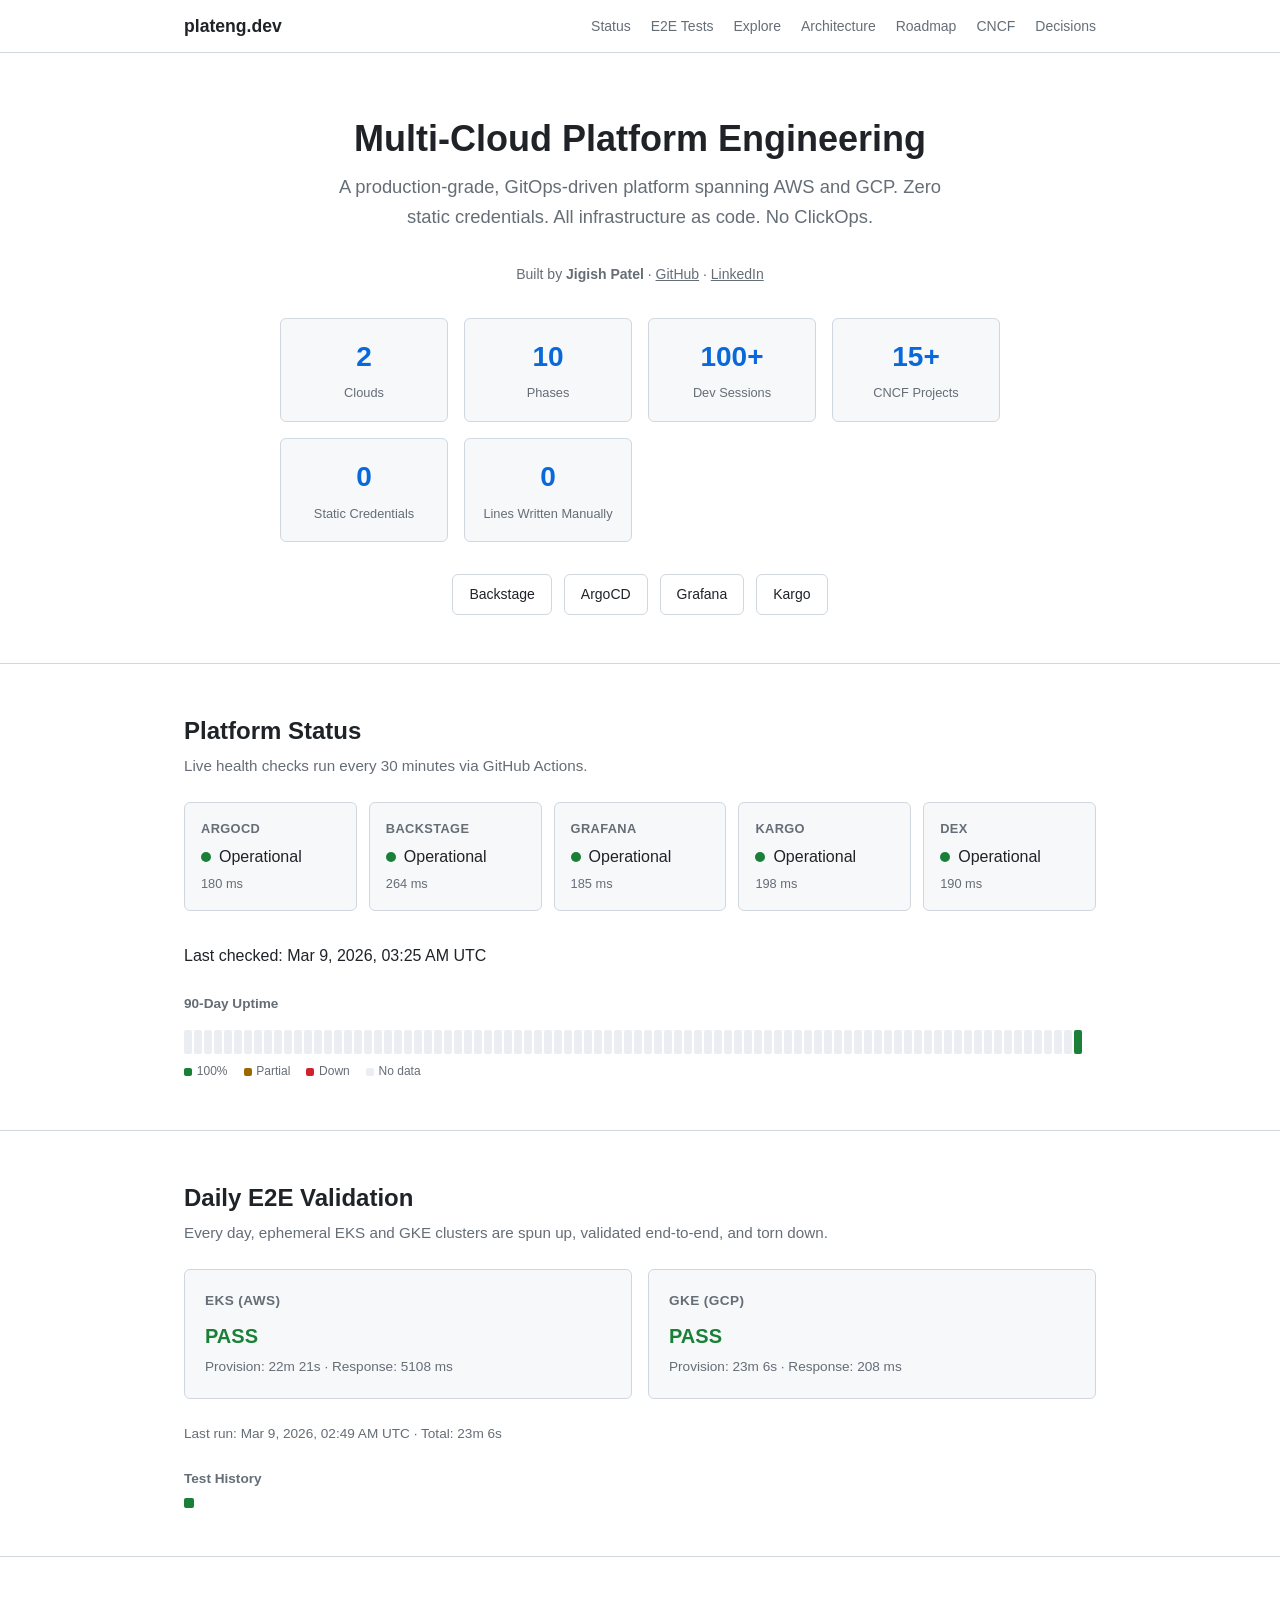
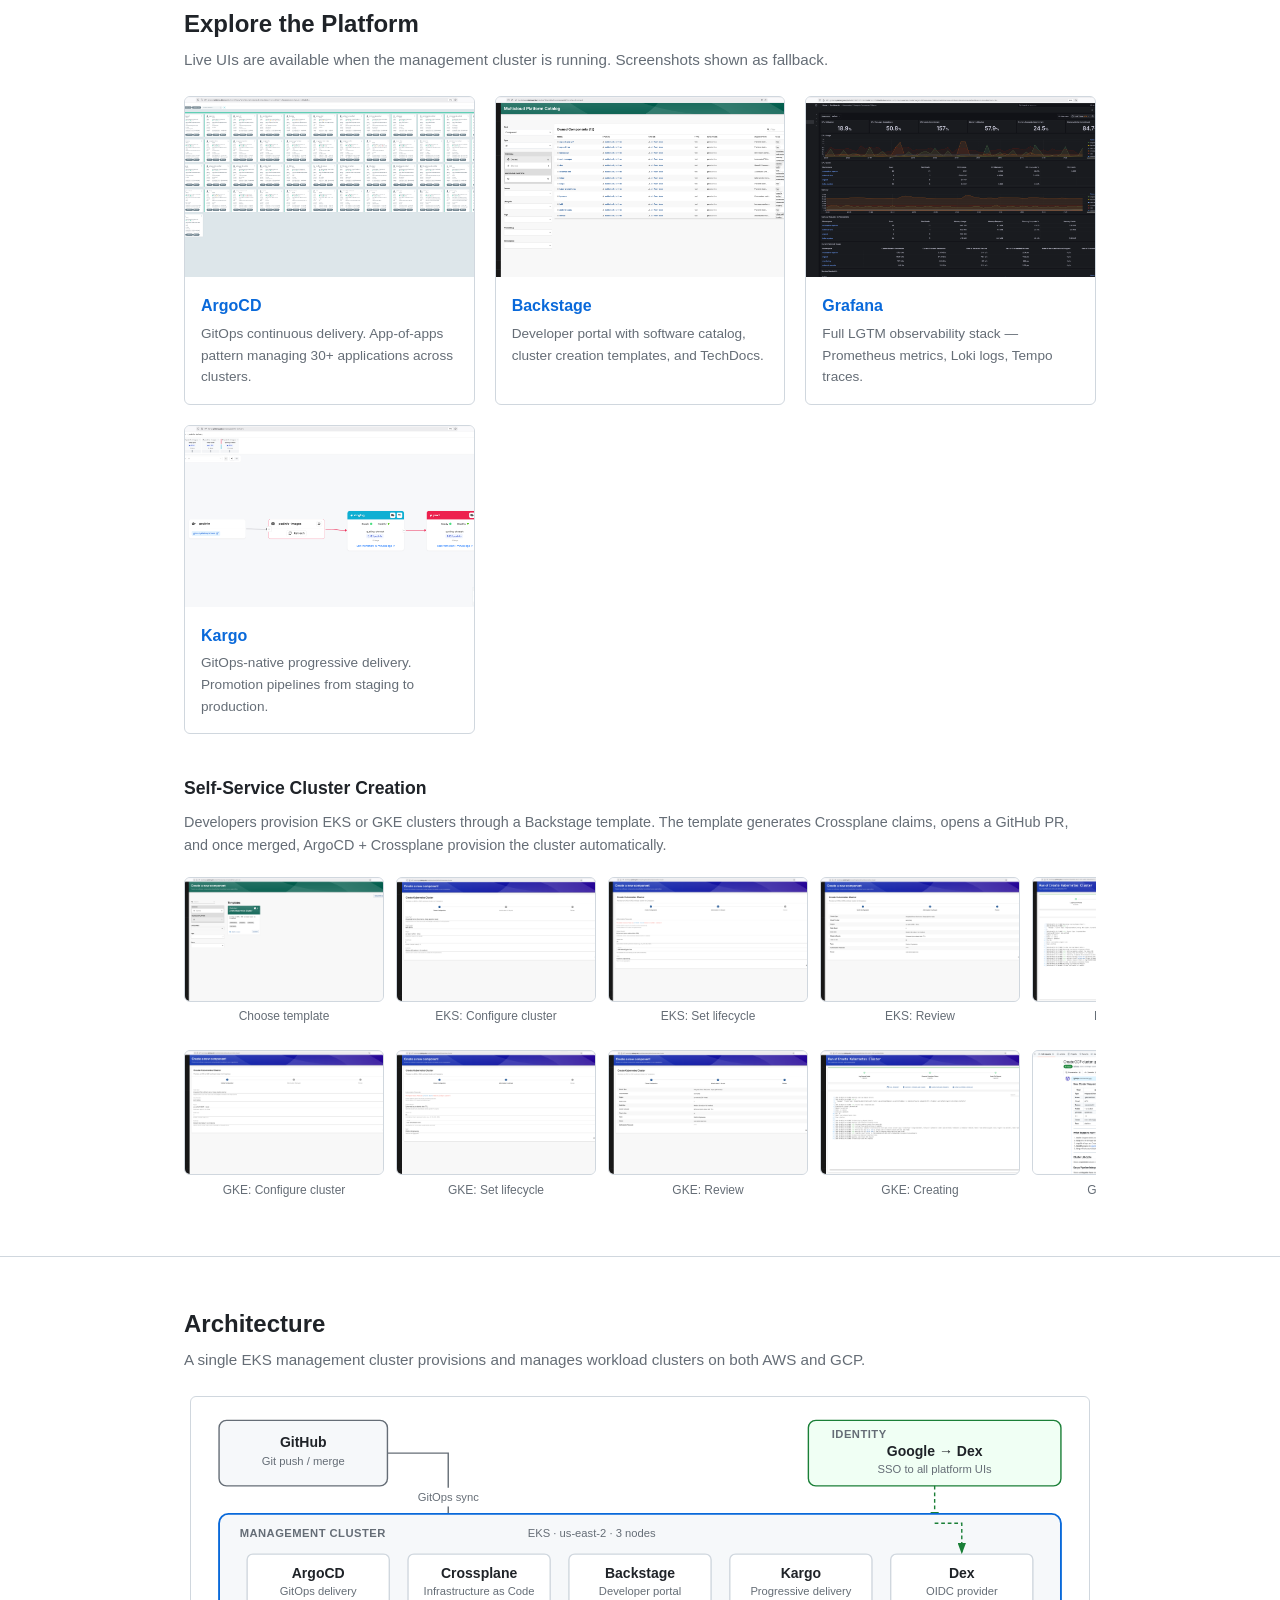
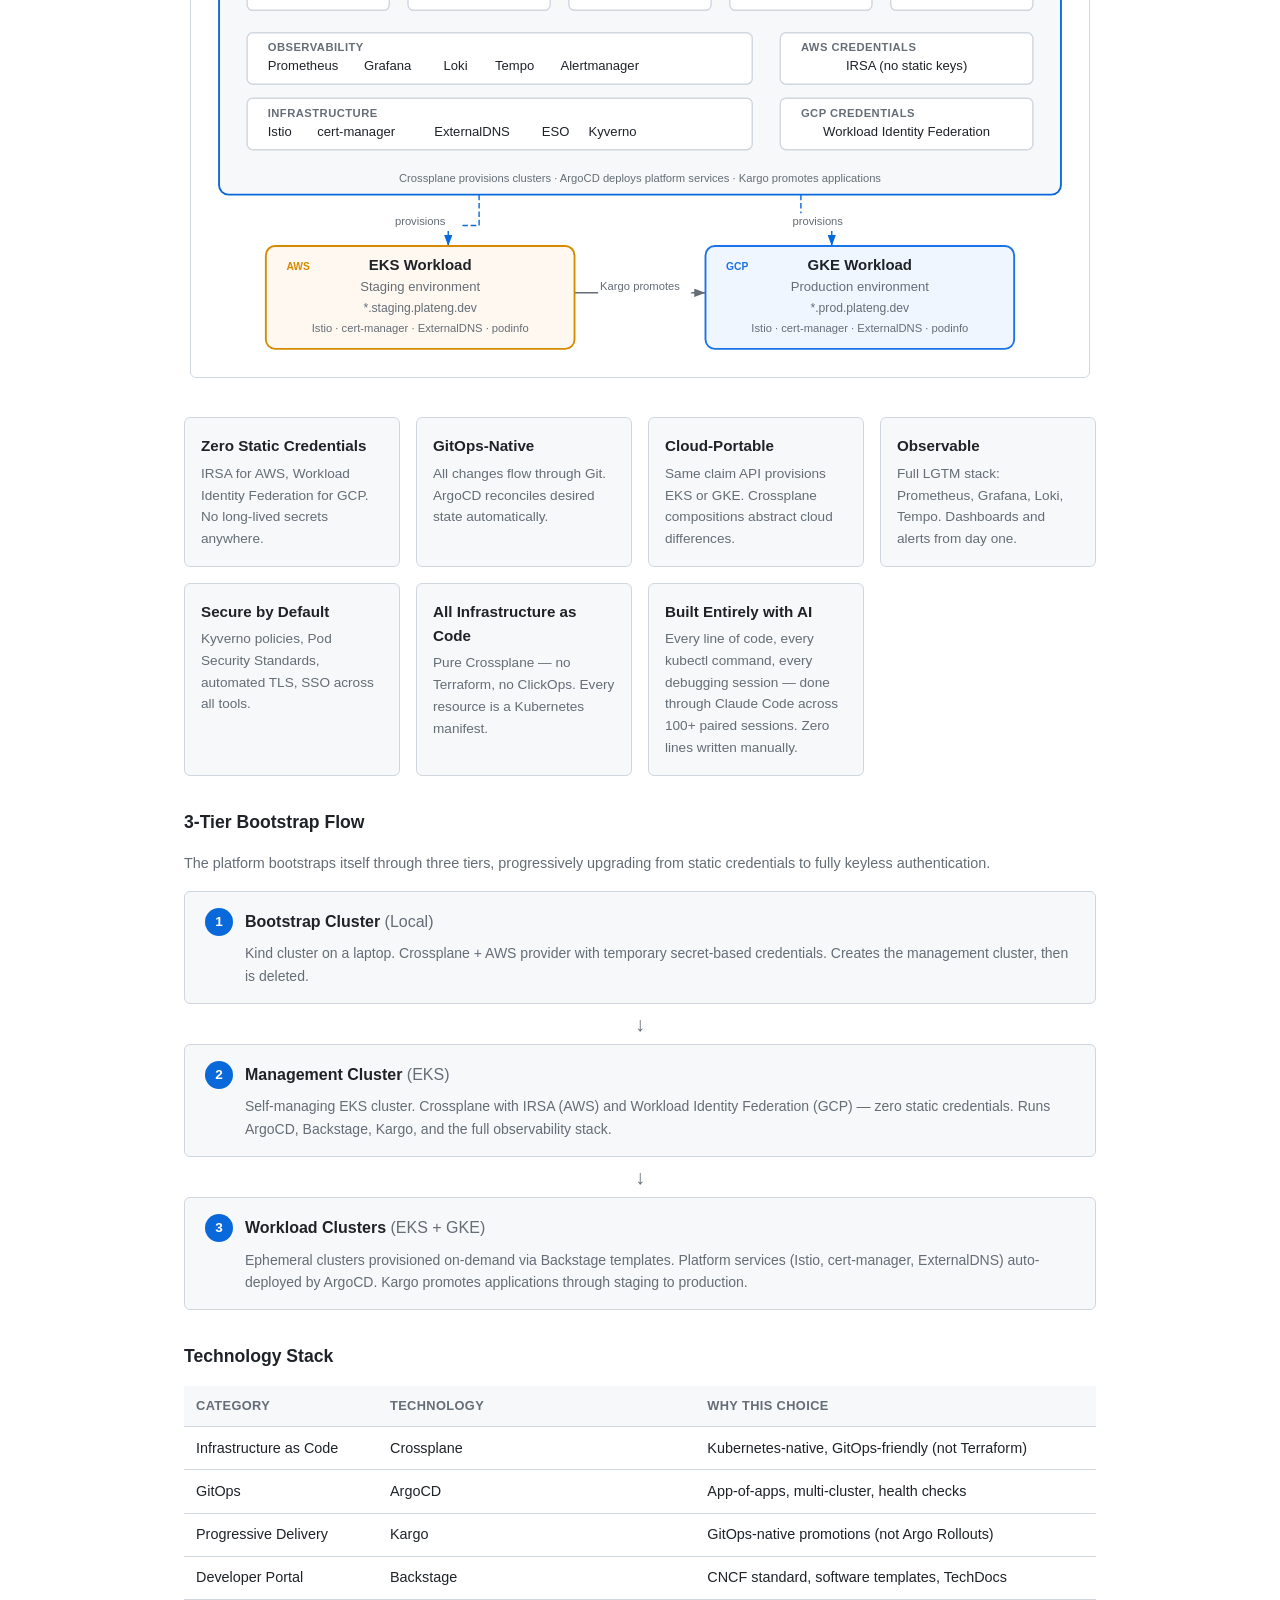
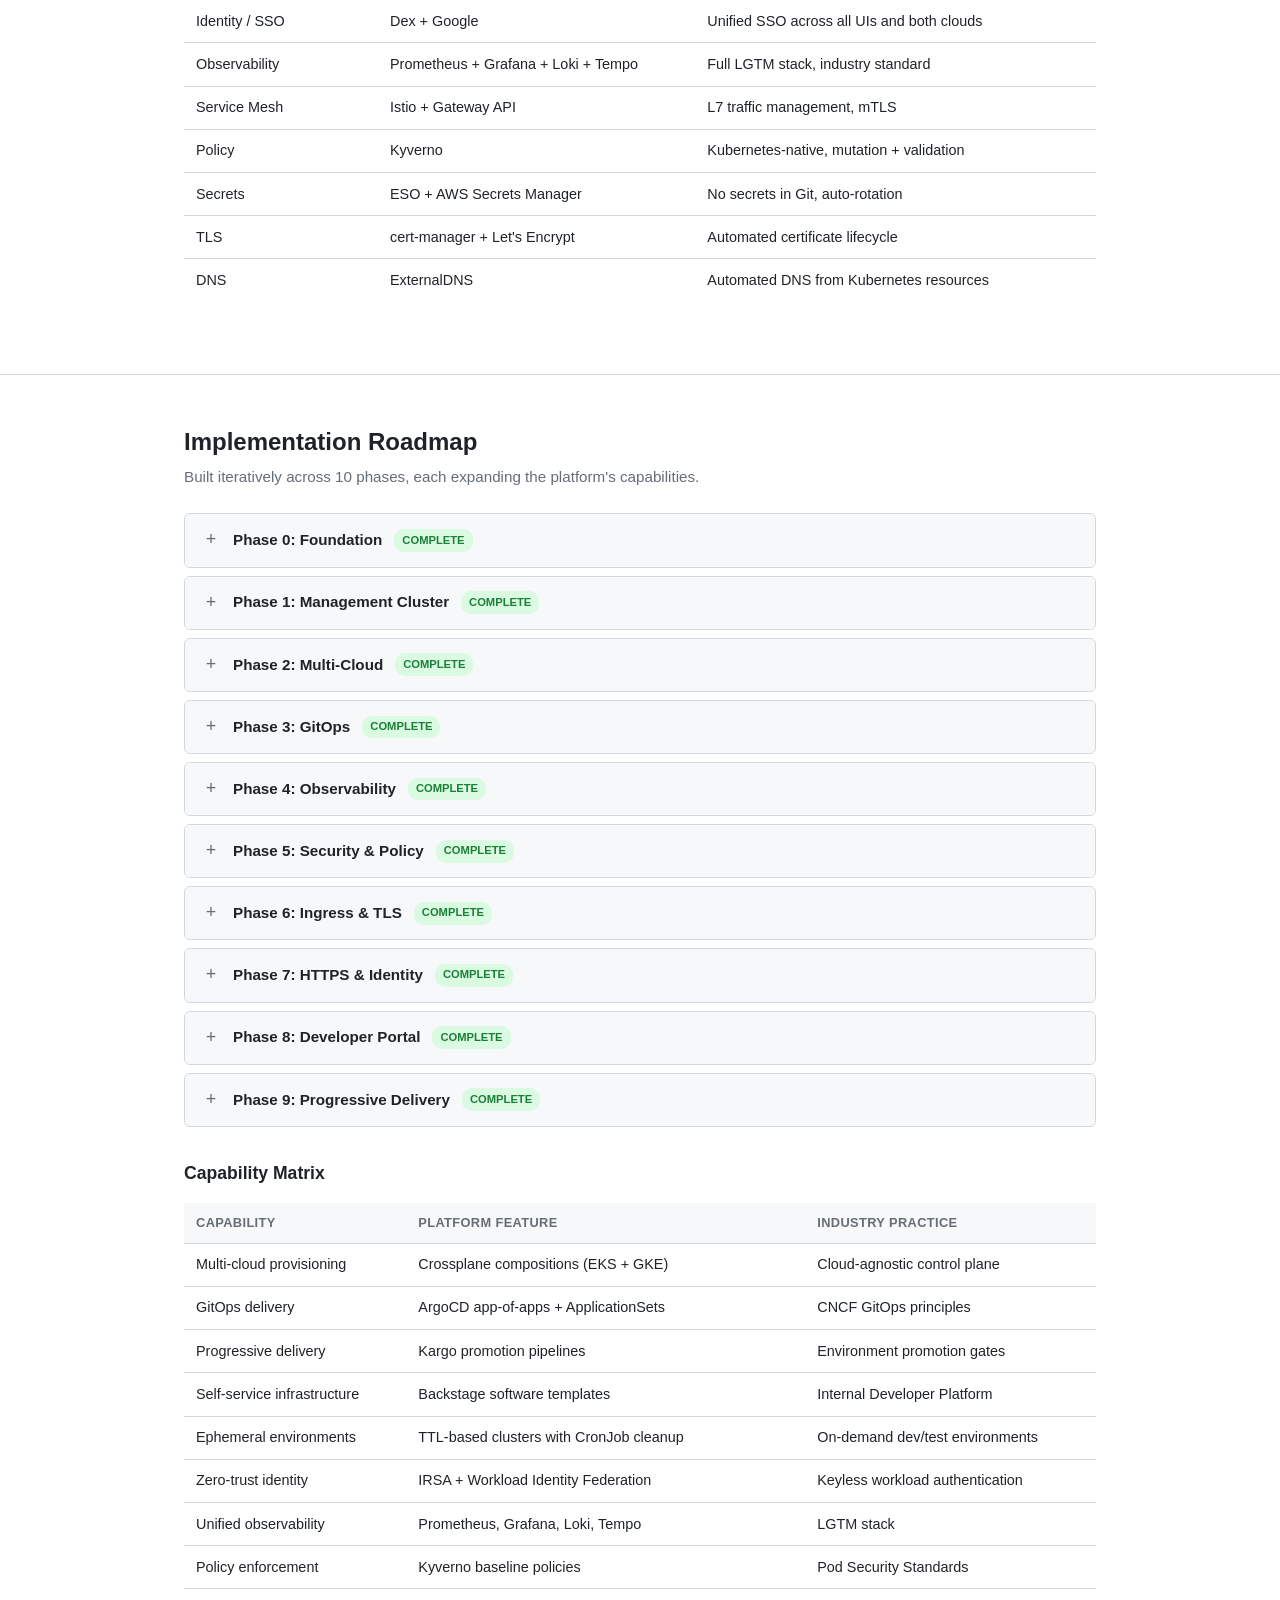
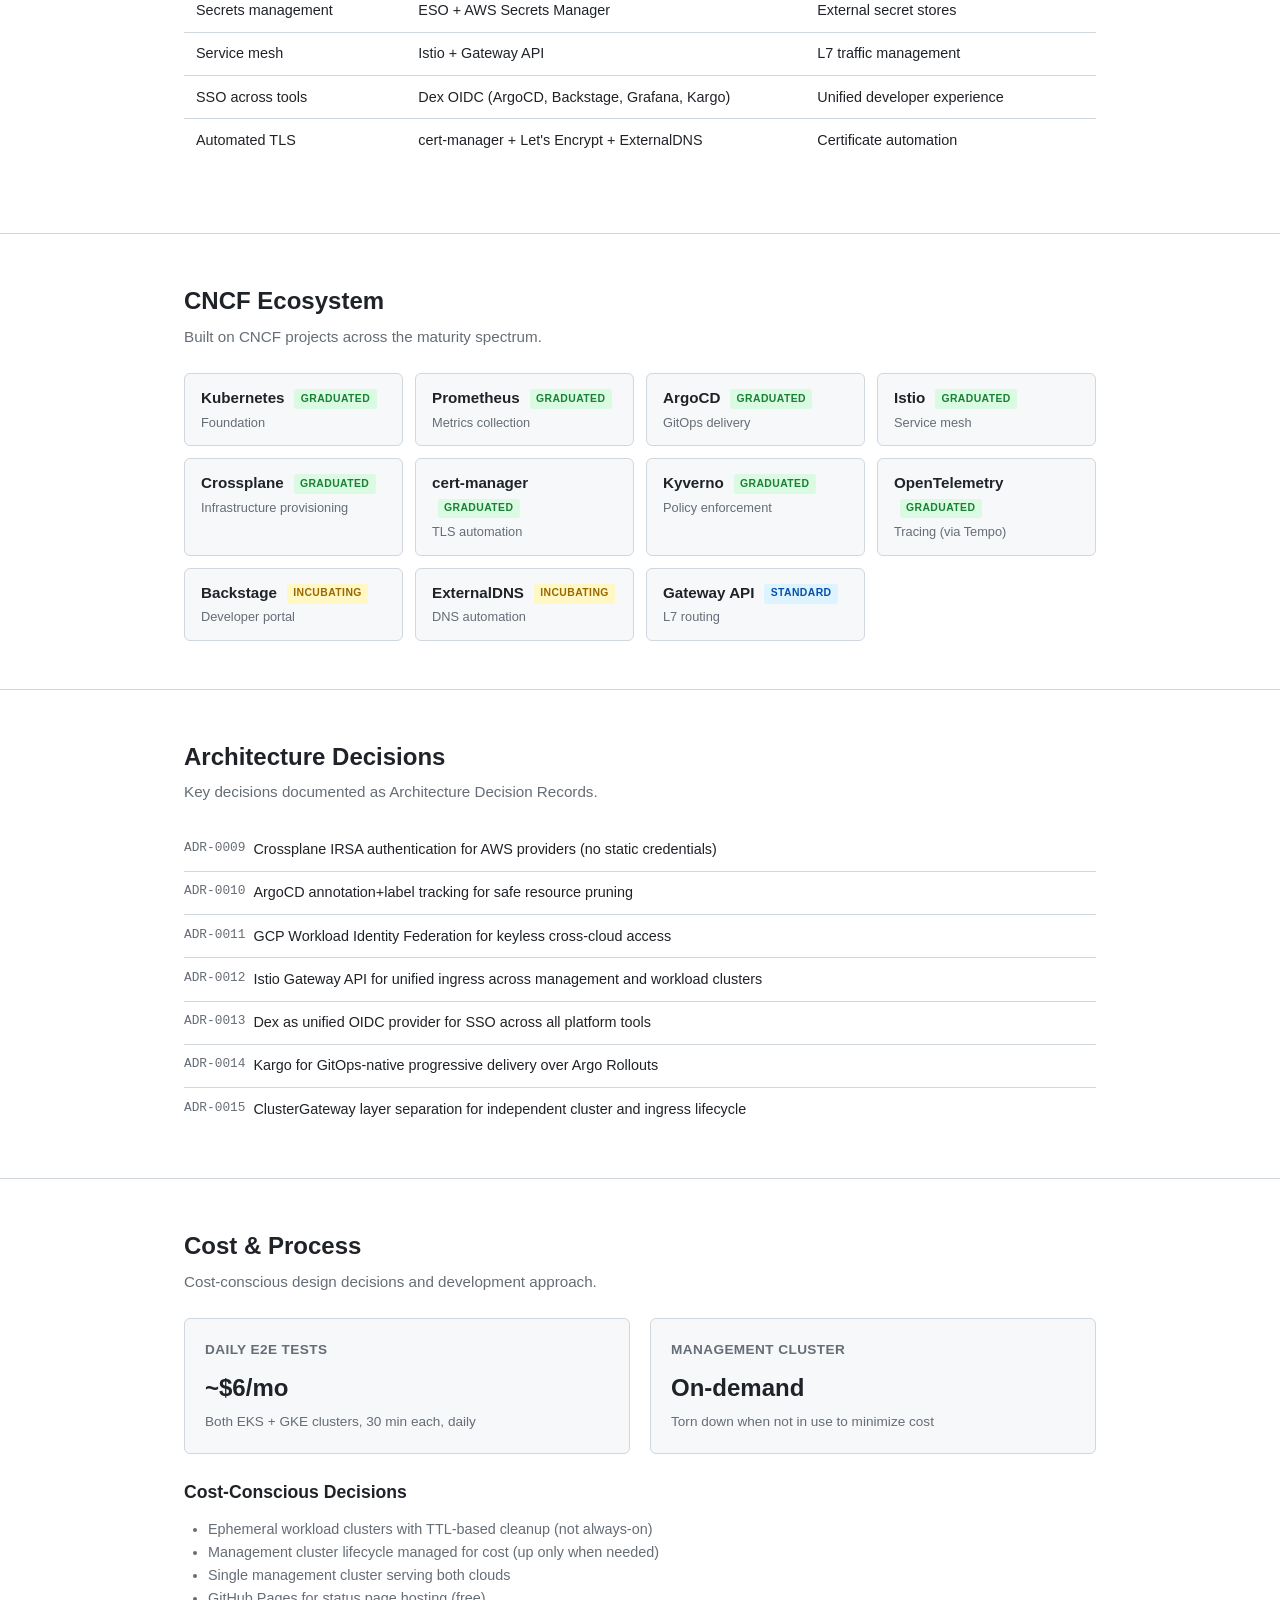
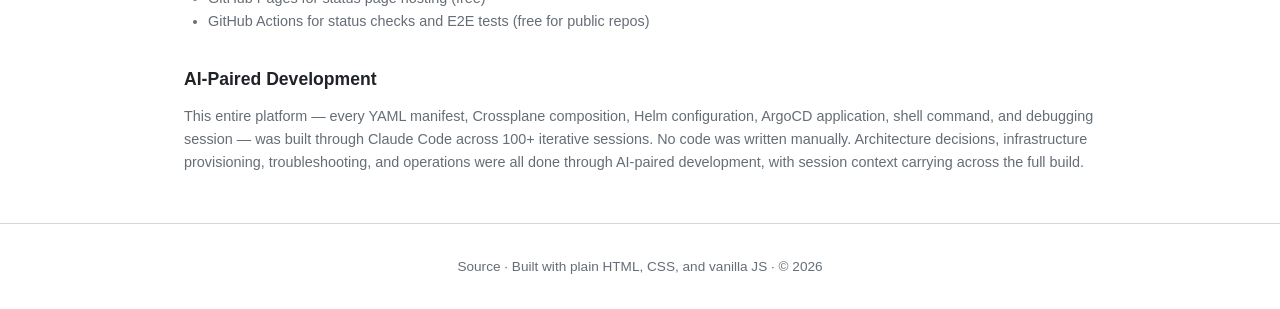
==== index.html @ 5a52a56d "feat: add architecture SVG diagram with dark mode support Co-Authored-By: Claude Opus 4.6 <noreply@a" ====
<!DOCTYPE html>
<html lang="en">
<head>
  <meta charset="utf-8">
  <meta name="viewport" content="width=device-width, initial-scale=1">
  <title>plateng.dev — Multi-Cloud Platform Engineering</title>
  <meta name="description" content="A production-grade, GitOps-driven multi-cloud platform spanning AWS (EKS) and GCP (GKE). Zero static credentials, all infrastructure as code.">
  <link rel="stylesheet" href="css/style.css">
</head>
<body>

<!-- ── Nav ── -->
<nav class="nav">
  <div class="container">
    <a href="#" class="nav-brand">plateng.dev</a>
    <ul class="nav-links">
      <li><a href="#status">Status</a></li>
      <li><a href="#e2e">E2E Tests</a></li>
      <li><a href="#explore">Explore</a></li>
      <li><a href="#architecture">Architecture</a></li>
      <li><a href="#roadmap">Roadmap</a></li>
      <li><a href="#cncf">CNCF</a></li>
      <li><a href="#decisions">Decisions</a></li>
    </ul>
  </div>
</nav>

<!-- ── Hero ── -->
<section class="hero" id="top">
  <div class="container">
    <h1>Multi-Cloud Platform Engineering</h1>
    <p class="subtitle">
      A production-grade, GitOps-driven platform spanning AWS and GCP.
      Zero static credentials. All infrastructure as code. No ClickOps.
    </p>
    <p class="author">
      Built by <strong>Jigish Patel</strong> &middot;
      <a href="https://github.com/jigishpa">GitHub</a> &middot;
      <a href="https://www.linkedin.com/in/jigishpa/">LinkedIn</a>
    </p>

    <div class="stats-grid">
      <div class="stat">
        <span class="number">2</span>
        <span class="label">Clouds</span>
      </div>
      <div class="stat">
        <span class="number">10</span>
        <span class="label">Phases</span>
      </div>
      <div class="stat">
        <span class="number">100+</span>
        <span class="label">Dev Sessions</span>
      </div>
      <div class="stat">
        <span class="number">15+</span>
        <span class="label">CNCF Projects</span>
      </div>
      <div class="stat">
        <span class="number">0</span>
        <span class="label">Static Credentials</span>
      </div>
      <div class="stat">
        <span class="number">0</span>
        <span class="label">Lines Written Manually</span>
      </div>
    </div>

    <div class="ui-links">
      <a href="https://backstage.plateng.dev" class="ui-link" target="_blank" rel="noopener">Backstage</a>
      <a href="https://argocd.plateng.dev" class="ui-link" target="_blank" rel="noopener">ArgoCD</a>
      <a href="https://grafana.plateng.dev" class="ui-link" target="_blank" rel="noopener">Grafana</a>
      <a href="https://kargo.plateng.dev" class="ui-link" target="_blank" rel="noopener">Kargo</a>
    </div>
  </div>
</section>

<!-- ── Live Status ── -->
<section id="status">
  <div class="container">
    <div class="section-header">
      <h2>Platform Status</h2>
      <p>Live health checks run every 30 minutes via GitHub Actions.</p>
    </div>
    <div id="status-content">
      <div class="status-message">Status data collecting... checks run every 30 minutes.</div>
    </div>
  </div>
</section>

<!-- ── E2E Results ── -->
<section id="e2e">
  <div class="container">
    <div class="section-header">
      <h2>Daily E2E Validation</h2>
      <p>Every day, ephemeral EKS and GKE clusters are spun up, validated end-to-end, and torn down.</p>
    </div>
    <div id="e2e-content">
      <div class="status-message">No E2E test results yet. Daily tests validate the full platform pipeline.</div>
    </div>
  </div>
</section>

<!-- ── Live UIs / Screenshots ── -->
<section id="explore">
  <div class="container">
    <div class="section-header">
      <h2>Explore the Platform</h2>
      <p>Live UIs are available when the management cluster is running. Screenshots shown as fallback.</p>
    </div>

    <!-- Platform UIs -->
    <div class="ui-cards">
      <div class="ui-card">
        <div class="screenshot"><img src="images/screenshots/argocd.png" alt="ArgoCD app-of-apps view showing 30+ synced applications" loading="lazy"></div>
        <div class="info">
          <h3><a href="https://argocd.plateng.dev" target="_blank" rel="noopener">ArgoCD</a></h3>
          <p>GitOps continuous delivery. App-of-apps pattern managing 30+ applications across clusters.</p>
        </div>
      </div>
      <div class="ui-card">
        <div class="screenshot"><img src="images/screenshots/backstage.png" alt="Backstage software catalog showing 13 platform components" loading="lazy"></div>
        <div class="info">
          <h3><a href="https://backstage.plateng.dev" target="_blank" rel="noopener">Backstage</a></h3>
          <p>Developer portal with software catalog, cluster creation templates, and TechDocs.</p>
        </div>
      </div>
      <div class="ui-card">
        <div class="screenshot"><img src="images/screenshots/grafana.png" alt="Grafana dashboard showing cluster CPU and memory metrics" loading="lazy"></div>
        <div class="info">
          <h3><a href="https://grafana.plateng.dev" target="_blank" rel="noopener">Grafana</a></h3>
          <p>Full LGTM observability stack &mdash; Prometheus metrics, Loki logs, Tempo traces.</p>
        </div>
      </div>
      <div class="ui-card">
        <div class="screenshot"><img src="images/screenshots/kargo.png" alt="Kargo podinfo-delivery pipeline with staging and prod stages" loading="lazy"></div>
        <div class="info">
          <h3><a href="https://kargo.plateng.dev" target="_blank" rel="noopener">Kargo</a></h3>
          <p>GitOps-native progressive delivery. Promotion pipelines from staging to production.</p>
        </div>
      </div>
    </div>

    <!-- Self-Service Cluster Creation Walkthrough -->
    <h3 style="font-size: 1.1rem; margin: 2.5rem 0 0.5rem;">Self-Service Cluster Creation</h3>
    <p style="font-size: 0.9rem; color: var(--color-text-muted); margin-bottom: 1.25rem;">
      Developers provision EKS or GKE clusters through a Backstage template. The template generates
      Crossplane claims, opens a GitHub PR, and once merged, ArgoCD + Crossplane provision the cluster automatically.
    </p>

    <div class="walkthrough">
      <div class="walkthrough-step">
        <div class="walkthrough-img"><img src="images/screenshots/backstage-template-k8s-cluster.png" alt="Backstage template: Create Kubernetes Cluster" loading="lazy"></div>
        <div class="walkthrough-label">Choose template</div>
      </div>
      <div class="walkthrough-step">
        <div class="walkthrough-img"><img src="images/screenshots/backstage-eks-workload-step1.png" alt="EKS cluster configuration: cloud provider, region, node count" loading="lazy"></div>
        <div class="walkthrough-label">EKS: Configure cluster</div>
      </div>
      <div class="walkthrough-step">
        <div class="walkthrough-img"><img src="images/screenshots/backstage-eks-workload-step2.png" alt="EKS cluster: authorization and lifecycle settings" loading="lazy"></div>
        <div class="walkthrough-label">EKS: Set lifecycle</div>
      </div>
      <div class="walkthrough-step">
        <div class="walkthrough-img"><img src="images/screenshots/backstage-eks-workload-step3.png" alt="EKS cluster: review all settings before creation" loading="lazy"></div>
        <div class="walkthrough-label">EKS: Review</div>
      </div>
      <div class="walkthrough-step">
        <div class="walkthrough-img"><img src="images/screenshots/backstage-eks-workload-confirmation.png" alt="EKS cluster creation running: generating claims, creating PR" loading="lazy"></div>
        <div class="walkthrough-label">EKS: Creating</div>
      </div>
      <div class="walkthrough-step">
        <div class="walkthrough-img"><img src="images/screenshots/eks-workload-github-PR-1-overview.png" alt="GitHub PR overview for EKS workload cluster" loading="lazy"></div>
        <div class="walkthrough-label">EKS: GitHub PR</div>
      </div>
      <div class="walkthrough-step">
        <div class="walkthrough-img"><img src="images/screenshots/eks-workload-github-PR-2-files.png" alt="GitHub PR files: Crossplane claim YAML for EKS cluster" loading="lazy"></div>
        <div class="walkthrough-label">EKS: Claim YAML</div>
      </div>
    </div>

    <div class="walkthrough" style="margin-top: 1rem;">
      <div class="walkthrough-step">
        <div class="walkthrough-img"><img src="images/screenshots/backstage-gke-workload-step1.png" alt="GKE cluster configuration: cloud provider, region, node count" loading="lazy"></div>
        <div class="walkthrough-label">GKE: Configure cluster</div>
      </div>
      <div class="walkthrough-step">
        <div class="walkthrough-img"><img src="images/screenshots/backstage-gke-workload-step2.png" alt="GKE cluster: authorization and lifecycle settings" loading="lazy"></div>
        <div class="walkthrough-label">GKE: Set lifecycle</div>
      </div>
      <div class="walkthrough-step">
        <div class="walkthrough-img"><img src="images/screenshots/backstage-gke-workload-step3.png" alt="GKE cluster: review all settings before creation" loading="lazy"></div>
        <div class="walkthrough-label">GKE: Review</div>
      </div>
      <div class="walkthrough-step">
        <div class="walkthrough-img"><img src="images/screenshots/backstage-gke-workload-confirmation.png" alt="GKE cluster creation running: generating claims, creating PR" loading="lazy"></div>
        <div class="walkthrough-label">GKE: Creating</div>
      </div>
      <div class="walkthrough-step">
        <div class="walkthrough-img"><img src="images/screenshots/gke-workload-github-PR-1-overview.png" alt="GitHub PR overview for GKE workload cluster" loading="lazy"></div>
        <div class="walkthrough-label">GKE: GitHub PR</div>
      </div>
      <div class="walkthrough-step">
        <div class="walkthrough-img"><img src="images/screenshots/gke-workload-github-PR-2-files.jpg" alt="GitHub PR files: Crossplane claim YAML for GKE cluster" loading="lazy"></div>
        <div class="walkthrough-label">GKE: Claim YAML</div>
      </div>
    </div>
  </div>
</section>

<!-- ── Architecture ── -->
<section id="architecture">
  <div class="container">
    <div class="section-header">
      <h2>Architecture</h2>
      <p>A single EKS management cluster provisions and manages workload clusters on both AWS and GCP.</p>
    </div>

    <div class="architecture-diagram">
      <img src="images/architecture.svg" alt="Platform architecture diagram showing management cluster with ArgoCD, Crossplane, Backstage, and Kargo provisioning EKS and GKE workload clusters" width="900" loading="lazy">
    </div>

    <div class="principles">
      <div class="principle">
        <h3>Zero Static Credentials</h3>
        <p>IRSA for AWS, Workload Identity Federation for GCP. No long-lived secrets anywhere.</p>
      </div>
      <div class="principle">
        <h3>GitOps-Native</h3>
        <p>All changes flow through Git. ArgoCD reconciles desired state automatically.</p>
      </div>
      <div class="principle">
        <h3>Cloud-Portable</h3>
        <p>Same claim API provisions EKS or GKE. Crossplane compositions abstract cloud differences.</p>
      </div>
      <div class="principle">
        <h3>Observable</h3>
        <p>Full LGTM stack: Prometheus, Grafana, Loki, Tempo. Dashboards and alerts from day one.</p>
      </div>
      <div class="principle">
        <h3>Secure by Default</h3>
        <p>Kyverno policies, Pod Security Standards, automated TLS, SSO across all tools.</p>
      </div>
      <div class="principle">
        <h3>All Infrastructure as Code</h3>
        <p>Pure Crossplane &mdash; no Terraform, no ClickOps. Every resource is a Kubernetes manifest.</p>
      </div>
      <div class="principle">
        <h3>Built Entirely with AI</h3>
        <p>Every line of code, every kubectl command, every debugging session &mdash; done through Claude Code across 100+ paired sessions. Zero lines written manually.</p>
      </div>
    </div>

    <h3 style="font-size: 1.1rem; margin-bottom: 1rem;">3-Tier Bootstrap Flow</h3>
    <p style="font-size: 0.9rem; color: var(--color-text-muted); margin-bottom: 1rem;">
      The platform bootstraps itself through three tiers, progressively upgrading from
      static credentials to fully keyless authentication.
    </p>
    <div class="bootstrap-flow">
      <div class="tier">
        <div class="tier-header">
          <span class="tier-number">1</span>
          <h4>Bootstrap Cluster <span style="font-weight: 400; color: var(--color-text-muted);">(Local)</span></h4>
        </div>
        <p>Kind cluster on a laptop. Crossplane + AWS provider with temporary secret-based credentials. Creates the management cluster, then is deleted.</p>
      </div>
      <div class="tier-arrow">&darr;</div>
      <div class="tier">
        <div class="tier-header">
          <span class="tier-number">2</span>
          <h4>Management Cluster <span style="font-weight: 400; color: var(--color-text-muted);">(EKS)</span></h4>
        </div>
        <p>Self-managing EKS cluster. Crossplane with IRSA (AWS) and Workload Identity Federation (GCP) &mdash; zero static credentials. Runs ArgoCD, Backstage, Kargo, and the full observability stack.</p>
      </div>
      <div class="tier-arrow">&darr;</div>
      <div class="tier">
        <div class="tier-header">
          <span class="tier-number">3</span>
          <h4>Workload Clusters <span style="font-weight: 400; color: var(--color-text-muted);">(EKS + GKE)</span></h4>
        </div>
        <p>Ephemeral clusters provisioned on-demand via Backstage templates. Platform services (Istio, cert-manager, ExternalDNS) auto-deployed by ArgoCD. Kargo promotes applications through staging to production.</p>
      </div>
    </div>

    <h3 style="font-size: 1.1rem; margin-bottom: 1rem;">Technology Stack</h3>
    <table class="data-table">
      <thead>
        <tr>
          <th>Category</th>
          <th>Technology</th>
          <th>Why This Choice</th>
        </tr>
      </thead>
      <tbody>
        <tr>
          <td>Infrastructure as Code</td>
          <td>Crossplane</td>
          <td>Kubernetes-native, GitOps-friendly (not Terraform)</td>
        </tr>
        <tr>
          <td>GitOps</td>
          <td>ArgoCD</td>
          <td>App-of-apps, multi-cluster, health checks</td>
        </tr>
        <tr>
          <td>Progressive Delivery</td>
          <td>Kargo</td>
          <td>GitOps-native promotions (not Argo Rollouts)</td>
        </tr>
        <tr>
          <td>Developer Portal</td>
          <td>Backstage</td>
          <td>CNCF standard, software templates, TechDocs</td>
        </tr>
        <tr>
          <td>Identity / SSO</td>
          <td>Dex + Google</td>
          <td>Unified SSO across all UIs and both clouds</td>
        </tr>
        <tr>
          <td>Observability</td>
          <td>Prometheus + Grafana + Loki + Tempo</td>
          <td>Full LGTM stack, industry standard</td>
        </tr>
        <tr>
          <td>Service Mesh</td>
          <td>Istio + Gateway API</td>
          <td>L7 traffic management, mTLS</td>
        </tr>
        <tr>
          <td>Policy</td>
          <td>Kyverno</td>
          <td>Kubernetes-native, mutation + validation</td>
        </tr>
        <tr>
          <td>Secrets</td>
          <td>ESO + AWS Secrets Manager</td>
          <td>No secrets in Git, auto-rotation</td>
        </tr>
        <tr>
          <td>TLS</td>
          <td>cert-manager + Let's Encrypt</td>
          <td>Automated certificate lifecycle</td>
        </tr>
        <tr>
          <td>DNS</td>
          <td>ExternalDNS</td>
          <td>Automated DNS from Kubernetes resources</td>
        </tr>
      </tbody>
    </table>
  </div>
</section>

<!-- ── Roadmap / Phases ── -->
<section id="roadmap">
  <div class="container">
    <div class="section-header">
      <h2>Implementation Roadmap</h2>
      <p>Built iteratively across 10 phases, each expanding the platform's capabilities.</p>
    </div>

    <ul class="phase-list">
      <li>
        <details>
          <summary>
            Phase 0: Foundation
            <span class="phase-badge complete">Complete</span>
          </summary>
          <div class="phase-content">
            <ul>
              <li>AWS account setup with IAM Identity Center</li>
              <li>Crossplane bootstrap on Kind cluster</li>
              <li>CloudTrail audit logging</li>
            </ul>
          </div>
        </details>
      </li>
      <li>
        <details>
          <summary>
            Phase 1: Management Cluster
            <span class="phase-badge complete">Complete</span>
          </summary>
          <div class="phase-content">
            <ul>
              <li>EKS management cluster via Crossplane</li>
              <li>IRSA for keyless AWS authentication</li>
              <li>Crossplane pivot from Kind to EKS</li>
            </ul>
          </div>
        </details>
      </li>
      <li>
        <details>
          <summary>
            Phase 2: Multi-Cloud
            <span class="phase-badge complete">Complete</span>
          </summary>
          <div class="phase-content">
            <ul>
              <li>GCP Workload Identity Federation (keyless)</li>
              <li>Crossplane GCP providers</li>
              <li>GKE cluster provisioning</li>
            </ul>
          </div>
        </details>
      </li>
      <li>
        <details>
          <summary>
            Phase 3: GitOps
            <span class="phase-badge complete">Complete</span>
          </summary>
          <div class="phase-content">
            <ul>
              <li>ArgoCD app-of-apps pattern</li>
              <li>Crossplane compositions for EKS + GKE</li>
              <li>Cluster claim API for self-service provisioning</li>
            </ul>
          </div>
        </details>
      </li>
      <li>
        <details>
          <summary>
            Phase 4: Observability
            <span class="phase-badge complete">Complete</span>
          </summary>
          <div class="phase-content">
            <ul>
              <li>Prometheus + Grafana for metrics</li>
              <li>Loki for log aggregation</li>
              <li>Tempo for distributed tracing</li>
            </ul>
          </div>
        </details>
      </li>
      <li>
        <details>
          <summary>
            Phase 5: Security &amp; Policy
            <span class="phase-badge complete">Complete</span>
          </summary>
          <div class="phase-content">
            <ul>
              <li>Kyverno baseline policies (enforce + audit)</li>
              <li>Pod Security Standards</li>
              <li>External Secrets Operator + AWS Secrets Manager</li>
            </ul>
          </div>
        </details>
      </li>
      <li>
        <details>
          <summary>
            Phase 6: Ingress &amp; TLS
            <span class="phase-badge complete">Complete</span>
          </summary>
          <div class="phase-content">
            <ul>
              <li>Istio service mesh + Gateway API</li>
              <li>cert-manager with Let's Encrypt wildcard certificates</li>
              <li>ExternalDNS for automated DNS management</li>
            </ul>
          </div>
        </details>
      </li>
      <li>
        <details>
          <summary>
            Phase 7: HTTPS &amp; Identity
            <span class="phase-badge complete">Complete</span>
          </summary>
          <div class="phase-content">
            <ul>
              <li>Dex OIDC provider with Google identity</li>
              <li>SSO across ArgoCD, Backstage, Grafana, Kargo</li>
              <li>*.plateng.dev with automated TLS</li>
            </ul>
          </div>
        </details>
      </li>
      <li>
        <details>
          <summary>
            Phase 8: Developer Portal
            <span class="phase-badge complete">Complete</span>
          </summary>
          <div class="phase-content">
            <ul>
              <li>Backstage with software catalog and templates</li>
              <li>Self-service cluster creation (EKS + GKE)</li>
              <li>Ephemeral clusters with TTL-based cleanup</li>
            </ul>
          </div>
        </details>
      </li>
      <li>
        <details>
          <summary>
            Phase 9: Progressive Delivery
            <span class="phase-badge complete">Complete</span>
          </summary>
          <div class="phase-content">
            <ul>
              <li>Kargo promotion pipelines (staging &rarr; production)</li>
              <li>Layer separation with ClusterGateway pattern (ADR-0015)</li>
              <li>E2E validated on both EKS and GKE</li>
            </ul>
          </div>
        </details>
      </li>
    </ul>

    <h3 style="font-size: 1.1rem; margin: 2rem 0 1rem;">Capability Matrix</h3>
    <table class="data-table">
      <thead>
        <tr>
          <th>Capability</th>
          <th>Platform Feature</th>
          <th>Industry Practice</th>
        </tr>
      </thead>
      <tbody>
        <tr>
          <td>Multi-cloud provisioning</td>
          <td>Crossplane compositions (EKS + GKE)</td>
          <td>Cloud-agnostic control plane</td>
        </tr>
        <tr>
          <td>GitOps delivery</td>
          <td>ArgoCD app-of-apps + ApplicationSets</td>
          <td>CNCF GitOps principles</td>
        </tr>
        <tr>
          <td>Progressive delivery</td>
          <td>Kargo promotion pipelines</td>
          <td>Environment promotion gates</td>
        </tr>
        <tr>
          <td>Self-service infrastructure</td>
          <td>Backstage software templates</td>
          <td>Internal Developer Platform</td>
        </tr>
        <tr>
          <td>Ephemeral environments</td>
          <td>TTL-based clusters with CronJob cleanup</td>
          <td>On-demand dev/test environments</td>
        </tr>
        <tr>
          <td>Zero-trust identity</td>
          <td>IRSA + Workload Identity Federation</td>
          <td>Keyless workload authentication</td>
        </tr>
        <tr>
          <td>Unified observability</td>
          <td>Prometheus, Grafana, Loki, Tempo</td>
          <td>LGTM stack</td>
        </tr>
        <tr>
          <td>Policy enforcement</td>
          <td>Kyverno baseline policies</td>
          <td>Pod Security Standards</td>
        </tr>
        <tr>
          <td>Secrets management</td>
          <td>ESO + AWS Secrets Manager</td>
          <td>External secret stores</td>
        </tr>
        <tr>
          <td>Service mesh</td>
          <td>Istio + Gateway API</td>
          <td>L7 traffic management</td>
        </tr>
        <tr>
          <td>SSO across tools</td>
          <td>Dex OIDC (ArgoCD, Backstage, Grafana, Kargo)</td>
          <td>Unified developer experience</td>
        </tr>
        <tr>
          <td>Automated TLS</td>
          <td>cert-manager + Let's Encrypt + ExternalDNS</td>
          <td>Certificate automation</td>
        </tr>
      </tbody>
    </table>
  </div>
</section>

<!-- ── CNCF Alignment ── -->
<section id="cncf">
  <div class="container">
    <div class="section-header">
      <h2>CNCF Ecosystem</h2>
      <p>Built on CNCF projects across the maturity spectrum.</p>
    </div>
    <div class="cncf-grid">
      <div class="cncf-item">
        <div class="project-name">Kubernetes <span class="maturity-badge graduated">Graduated</span></div>
        <div class="project-role">Foundation</div>
      </div>
      <div class="cncf-item">
        <div class="project-name">Prometheus <span class="maturity-badge graduated">Graduated</span></div>
        <div class="project-role">Metrics collection</div>
      </div>
      <div class="cncf-item">
        <div class="project-name">ArgoCD <span class="maturity-badge graduated">Graduated</span></div>
        <div class="project-role">GitOps delivery</div>
      </div>
      <div class="cncf-item">
        <div class="project-name">Istio <span class="maturity-badge graduated">Graduated</span></div>
        <div class="project-role">Service mesh</div>
      </div>
      <div class="cncf-item">
        <div class="project-name">Crossplane <span class="maturity-badge graduated">Graduated</span></div>
        <div class="project-role">Infrastructure provisioning</div>
      </div>
      <div class="cncf-item">
        <div class="project-name">cert-manager <span class="maturity-badge graduated">Graduated</span></div>
        <div class="project-role">TLS automation</div>
      </div>
      <div class="cncf-item">
        <div class="project-name">Kyverno <span class="maturity-badge graduated">Graduated</span></div>
        <div class="project-role">Policy enforcement</div>
      </div>
      <div class="cncf-item">
        <div class="project-name">OpenTelemetry <span class="maturity-badge graduated">Graduated</span></div>
        <div class="project-role">Tracing (via Tempo)</div>
      </div>
      <div class="cncf-item">
        <div class="project-name">Backstage <span class="maturity-badge incubating">Incubating</span></div>
        <div class="project-role">Developer portal</div>
      </div>
      <div class="cncf-item">
        <div class="project-name">ExternalDNS <span class="maturity-badge incubating">Incubating</span></div>
        <div class="project-role">DNS automation</div>
      </div>
      <div class="cncf-item">
        <div class="project-name">Gateway API <span class="maturity-badge standard">Standard</span></div>
        <div class="project-role">L7 routing</div>
      </div>
    </div>
  </div>
</section>

<!-- ── Decisions (ADRs) ── -->
<section id="decisions">
  <div class="container">
    <div class="section-header">
      <h2>Architecture Decisions</h2>
      <p>Key decisions documented as Architecture Decision Records.</p>
    </div>
    <ul class="adr-list">
      <li>
        <span class="adr-number">ADR-0009</span>
        <span>Crossplane IRSA authentication for AWS providers (no static credentials)</span>
      </li>
      <li>
        <span class="adr-number">ADR-0010</span>
        <span>ArgoCD annotation+label tracking for safe resource pruning</span>
      </li>
      <li>
        <span class="adr-number">ADR-0011</span>
        <span>GCP Workload Identity Federation for keyless cross-cloud access</span>
      </li>
      <li>
        <span class="adr-number">ADR-0012</span>
        <span>Istio Gateway API for unified ingress across management and workload clusters</span>
      </li>
      <li>
        <span class="adr-number">ADR-0013</span>
        <span>Dex as unified OIDC provider for SSO across all platform tools</span>
      </li>
      <li>
        <span class="adr-number">ADR-0014</span>
        <span>Kargo for GitOps-native progressive delivery over Argo Rollouts</span>
      </li>
      <li>
        <span class="adr-number">ADR-0015</span>
        <span>ClusterGateway layer separation for independent cluster and ingress lifecycle</span>
      </li>
    </ul>
  </div>
</section>

<!-- ── Cost & Process ── -->
<section id="cost">
  <div class="container">
    <div class="section-header">
      <h2>Cost &amp; Process</h2>
      <p>Cost-conscious design decisions and development approach.</p>
    </div>

    <div class="cost-grid">
      <div class="cost-card">
        <h3>Daily E2E Tests</h3>
        <div class="amount">~$6/mo</div>
        <div class="note">Both EKS + GKE clusters, 30 min each, daily</div>
      </div>
      <div class="cost-card">
        <h3>Management Cluster</h3>
        <div class="amount">On-demand</div>
        <div class="note">Torn down when not in use to minimize cost</div>
      </div>
    </div>

    <h3 style="font-size: 1.1rem; margin-bottom: 0.75rem;">Cost-Conscious Decisions</h3>
    <ul style="list-style: disc; padding-left: 1.5rem; font-size: 0.9rem; color: var(--color-text-muted); margin-bottom: 2rem;">
      <li>Ephemeral workload clusters with TTL-based cleanup (not always-on)</li>
      <li>Management cluster lifecycle managed for cost (up only when needed)</li>
      <li>Single management cluster serving both clouds</li>
      <li>GitHub Pages for status page hosting (free)</li>
      <li>GitHub Actions for status checks and E2E tests (free for public repos)</li>
    </ul>

    <h3 style="font-size: 1.1rem; margin-bottom: 0.75rem;">AI-Paired Development</h3>
    <p style="font-size: 0.9rem; color: var(--color-text-muted);">
      This entire platform &mdash; every YAML manifest, Crossplane composition, Helm configuration,
      ArgoCD application, shell command, and debugging session &mdash; was built through
      Claude Code across 100+ iterative sessions. No code was written manually.
      Architecture decisions, infrastructure provisioning, troubleshooting, and operations
      were all done through AI-paired development, with session context
      carrying across the full build.
    </p>
  </div>
</section>

<!-- ── Footer ── -->
<footer class="footer">
  <div class="container">
    <p>
      <a href="https://github.com/jigishpa/plateng-dev">Source</a> &middot;
      Built with plain HTML, CSS, and vanilla JS &middot;
      &copy; 2026
    </p>
  </div>
</footer>

<script src="js/main.js"></script>
</body>
</html>
---- css/style.css ----
/* ── Custom Properties ── */
:root {
  --color-bg: #ffffff;
  --color-bg-alt: #f6f8fa;
  --color-text: #1f2328;
  --color-text-muted: #656d76;
  --color-border: #d0d7de;
  --color-link: #0969da;
  --color-link-hover: #0550ae;
  --color-green: #1a7f37;
  --color-green-bg: #dafbe1;
  --color-red: #cf222e;
  --color-red-bg: #ffebe9;
  --color-gray: #6e7781;
  --color-gray-bg: #eaeef2;
  --color-accent: #0969da;
  --color-accent-bg: #ddf4ff;
  --color-badge-graduated: #1a7f37;
  --color-badge-incubating: #9a6700;
  --color-badge-standard: #0550ae;
  --font-sans: -apple-system, BlinkMacSystemFont, "Segoe UI", "Noto Sans", Helvetica, Arial, sans-serif;
  --font-mono: ui-monospace, SFMono-Regular, "SF Mono", Menlo, Consolas, monospace;
  --max-width: 960px;
  --radius: 6px;
}

@media (prefers-color-scheme: dark) {
  :root {
    --color-bg: #0d1117;
    --color-bg-alt: #161b22;
    --color-text: #e6edf3;
    --color-text-muted: #8b949e;
    --color-border: #30363d;
    --color-link: #58a6ff;
    --color-link-hover: #79c0ff;
    --color-green: #3fb950;
    --color-green-bg: #0d2117;
    --color-red: #f85149;
    --color-red-bg: #2d1214;
    --color-gray: #8b949e;
    --color-gray-bg: #21262d;
    --color-accent: #58a6ff;
    --color-accent-bg: #0d2240;
    --color-badge-graduated: #3fb950;
    --color-badge-incubating: #d29922;
    --color-badge-standard: #58a6ff;
  }
}

/* ── Reset ── */
*, *::before, *::after {
  box-sizing: border-box;
  margin: 0;
  padding: 0;
}

/* ── Base ── */
html {
  scroll-behavior: smooth;
}

body {
  font-family: var(--font-sans);
  color: var(--color-text);
  background: var(--color-bg);
  line-height: 1.6;
  -webkit-font-smoothing: antialiased;
}

a {
  color: var(--color-link);
  text-decoration: none;
}

a:hover {
  color: var(--color-link-hover);
  text-decoration: underline;
}

code {
  font-family: var(--font-mono);
  font-size: 0.875em;
  background: var(--color-bg-alt);
  padding: 0.15em 0.4em;
  border-radius: 3px;
}

/* ── Layout ── */
.container {
  max-width: var(--max-width);
  margin: 0 auto;
  padding: 0 1.5rem;
}

section {
  padding: 3rem 0;
  border-bottom: 1px solid var(--color-border);
}

section:last-of-type {
  border-bottom: none;
}

/* ── Nav ── */
.nav {
  position: sticky;
  top: 0;
  z-index: 100;
  background: var(--color-bg);
  border-bottom: 1px solid var(--color-border);
  padding: 0.75rem 0;
}

.nav .container {
  display: flex;
  align-items: center;
  justify-content: space-between;
  gap: 1rem;
}

.nav-brand {
  font-weight: 700;
  font-size: 1.1rem;
  color: var(--color-text);
  text-decoration: none;
}

.nav-brand:hover {
  color: var(--color-text);
  text-decoration: none;
}

.nav-links {
  display: flex;
  gap: 1.25rem;
  list-style: none;
  flex-wrap: wrap;
}

.nav-links a {
  font-size: 0.875rem;
  color: var(--color-text-muted);
}

.nav-links a:hover {
  color: var(--color-text);
  text-decoration: none;
}

/* ── Hero ── */
.hero {
  padding: 4rem 0 3rem;
  text-align: center;
}

.hero h1 {
  font-size: 2.25rem;
  font-weight: 800;
  line-height: 1.2;
  margin-bottom: 0.75rem;
}

.hero .subtitle {
  font-size: 1.15rem;
  color: var(--color-text-muted);
  max-width: 640px;
  margin: 0 auto 2rem;
}

.hero .author {
  font-size: 0.875rem;
  color: var(--color-text-muted);
  margin-bottom: 2rem;
}

.hero .author a {
  color: var(--color-text-muted);
  text-decoration: underline;
}

.stats-grid {
  display: grid;
  grid-template-columns: repeat(auto-fit, minmax(140px, 1fr));
  gap: 1rem;
  max-width: 720px;
  margin: 0 auto 2rem;
}

.stat {
  text-align: center;
  padding: 1rem;
  background: var(--color-bg-alt);
  border-radius: var(--radius);
  border: 1px solid var(--color-border);
}

.stat .number {
  display: block;
  font-size: 1.75rem;
  font-weight: 700;
  color: var(--color-accent);
}

.stat .label {
  font-size: 0.8rem;
  color: var(--color-text-muted);
}

.ui-links {
  display: flex;
  gap: 0.75rem;
  justify-content: center;
  flex-wrap: wrap;
}

.ui-link {
  display: inline-block;
  padding: 0.5rem 1rem;
  font-size: 0.875rem;
  font-weight: 500;
  border: 1px solid var(--color-border);
  border-radius: var(--radius);
  color: var(--color-text);
  transition: border-color 0.15s;
}

.ui-link:hover {
  border-color: var(--color-accent);
  text-decoration: none;
  color: var(--color-accent);
}

/* ── Section Headers ── */
.section-header {
  margin-bottom: 1.5rem;
}

.section-header h2 {
  font-size: 1.5rem;
  font-weight: 700;
  margin-bottom: 0.25rem;
}

.section-header p {
  color: var(--color-text-muted);
  font-size: 0.95rem;
}

/* ── Status ── */
.status-grid {
  display: grid;
  grid-template-columns: repeat(auto-fit, minmax(160px, 1fr));
  gap: 0.75rem;
  margin-bottom: 2rem;
}

.status-card {
  padding: 1rem;
  background: var(--color-bg-alt);
  border: 1px solid var(--color-border);
  border-radius: var(--radius);
}

.status-card .name {
  font-size: 0.8rem;
  font-weight: 600;
  text-transform: uppercase;
  letter-spacing: 0.03em;
  color: var(--color-text-muted);
  margin-bottom: 0.25rem;
}

.status-card .indicator {
  display: flex;
  align-items: center;
  gap: 0.5rem;
}

.status-dot {
  width: 10px;
  height: 10px;
  border-radius: 50%;
  flex-shrink: 0;
}

.status-dot.up { background: var(--color-green); }
.status-dot.down { background: var(--color-red); }
.status-dot.unknown { background: var(--color-gray); }

.status-card .response-time {
  font-size: 0.8rem;
  color: var(--color-text-muted);
  margin-top: 0.25rem;
}

.status-message {
  text-align: center;
  padding: 1.5rem;
  color: var(--color-text-muted);
  font-size: 0.95rem;
  background: var(--color-bg-alt);
  border-radius: var(--radius);
  border: 1px solid var(--color-border);
}

.uptime-timeline {
  display: flex;
  gap: 2px;
  flex-wrap: wrap;
  margin-top: 1rem;
}

.uptime-timeline .day {
  width: 8px;
  height: 24px;
  border-radius: 2px;
  position: relative;
  cursor: default;
}

.uptime-timeline .day.full { background: var(--color-green); }
.uptime-timeline .day.partial { background: var(--color-badge-incubating); }
.uptime-timeline .day.down { background: var(--color-red); }
.uptime-timeline .day.empty { background: var(--color-gray-bg); }

.uptime-timeline .day .tooltip {
  display: none;
  position: absolute;
  bottom: calc(100% + 6px);
  left: 50%;
  transform: translateX(-50%);
  background: var(--color-bg);
  border: 1px solid var(--color-border);
  border-radius: 4px;
  padding: 0.35rem 0.5rem;
  font-size: 0.7rem;
  line-height: 1.4;
  white-space: nowrap;
  color: var(--color-text);
  box-shadow: 0 2px 6px rgba(0,0,0,0.15);
  z-index: 10;
  pointer-events: none;
}

.uptime-timeline .day:hover .tooltip {
  display: block;
}

.uptime-legend {
  display: flex;
  gap: 1rem;
  margin-top: 0.5rem;
  font-size: 0.75rem;
  color: var(--color-text-muted);
}

.uptime-legend span {
  display: flex;
  align-items: center;
  gap: 0.3rem;
}

.uptime-legend .swatch {
  width: 8px;
  height: 8px;
  border-radius: 2px;
  display: inline-block;
}

/* ── E2E Results ── */
.e2e-summary {
  display: grid;
  grid-template-columns: 1fr 1fr;
  gap: 1rem;
  margin-bottom: 1.5rem;
}

.e2e-card {
  padding: 1.25rem;
  background: var(--color-bg-alt);
  border: 1px solid var(--color-border);
  border-radius: var(--radius);
}

.e2e-card h3 {
  font-size: 0.85rem;
  font-weight: 600;
  text-transform: uppercase;
  letter-spacing: 0.03em;
  color: var(--color-text-muted);
  margin-bottom: 0.5rem;
}

.e2e-card .result {
  font-size: 1.25rem;
  font-weight: 700;
}

.e2e-card .result.pass { color: var(--color-green); }
.e2e-card .result.fail { color: var(--color-red); }
.e2e-card .result.skipped { color: var(--color-gray); }

.e2e-card .details {
  font-size: 0.85rem;
  color: var(--color-text-muted);
  margin-top: 0.25rem;
}

.e2e-history {
  display: flex;
  gap: 3px;
  flex-wrap: wrap;
}

.e2e-history .day {
  width: 10px;
  height: 10px;
  border-radius: 2px;
  position: relative;
  cursor: default;
}

.e2e-history .day.pass { background: var(--color-green); }
.e2e-history .day.fail { background: var(--color-red); }
.e2e-history .day.skipped { background: var(--color-gray-bg); }

.e2e-history .day .tooltip {
  display: none;
  position: absolute;
  bottom: calc(100% + 6px);
  left: 50%;
  transform: translateX(-50%);
  background: var(--color-bg);
  border: 1px solid var(--color-border);
  border-radius: 4px;
  padding: 0.35rem 0.5rem;
  font-size: 0.7rem;
  line-height: 1.4;
  white-space: nowrap;
  color: var(--color-text);
  box-shadow: 0 2px 6px rgba(0,0,0,0.15);
  z-index: 10;
  pointer-events: none;
}

.e2e-history .day:hover .tooltip {
  display: block;
}

/* ── Screenshots / Live UIs ── */
.ui-cards {
  display: grid;
  grid-template-columns: repeat(auto-fit, minmax(280px, 1fr));
  gap: 1.25rem;
}

.ui-card {
  border: 1px solid var(--color-border);
  border-radius: var(--radius);
  overflow: hidden;
}

.ui-card .screenshot {
  width: 100%;
  aspect-ratio: 16 / 10;
  background: var(--color-bg-alt);
  display: flex;
  align-items: center;
  justify-content: center;
  color: var(--color-text-muted);
  font-size: 0.85rem;
}

.ui-card .screenshot img {
  width: 100%;
  height: 100%;
  object-fit: cover;
}

.ui-card .info {
  padding: 1rem;
}

.ui-card .info h3 {
  font-size: 1rem;
  margin-bottom: 0.25rem;
}

.ui-card .info p {
  font-size: 0.85rem;
  color: var(--color-text-muted);
}

/* ── Walkthrough ── */
.walkthrough {
  display: flex;
  gap: 0.75rem;
  overflow-x: auto;
  padding-bottom: 0.5rem;
  -webkit-overflow-scrolling: touch;
}

.walkthrough-step {
  flex: 0 0 200px;
}

.walkthrough-img {
  border: 1px solid var(--color-border);
  border-radius: var(--radius);
  overflow: hidden;
  aspect-ratio: 16 / 10;
  background: var(--color-bg-alt);
}

.walkthrough-img img {
  width: 100%;
  height: 100%;
  object-fit: cover;
  cursor: pointer;
}

.walkthrough-label {
  font-size: 0.75rem;
  color: var(--color-text-muted);
  text-align: center;
  margin-top: 0.35rem;
}

/* ── Architecture ── */
.architecture-diagram {
  margin-bottom: 2rem;
  text-align: center;
}

.architecture-diagram img {
  max-width: 100%;
  height: auto;
  border-radius: var(--radius);
  border: 1px solid var(--color-border);
}

.principles {
  display: grid;
  grid-template-columns: repeat(auto-fit, minmax(200px, 1fr));
  gap: 1rem;
  margin-bottom: 2rem;
}

.principle {
  padding: 1rem;
  background: var(--color-bg-alt);
  border-radius: var(--radius);
  border: 1px solid var(--color-border);
}

.principle h3 {
  font-size: 0.95rem;
  font-weight: 600;
  margin-bottom: 0.25rem;
}

.principle p {
  font-size: 0.85rem;
  color: var(--color-text-muted);
}

/* ── Bootstrap Flow ── */
.bootstrap-flow {
  margin-bottom: 2rem;
}

.tier {
  padding: 1rem 1.25rem;
  background: var(--color-bg-alt);
  border: 1px solid var(--color-border);
  border-radius: var(--radius);
}

.tier-header {
  display: flex;
  align-items: center;
  gap: 0.75rem;
  margin-bottom: 0.4rem;
}

.tier-header h4 {
  font-size: 1rem;
  font-weight: 600;
}

.tier-number {
  display: flex;
  align-items: center;
  justify-content: center;
  width: 1.75rem;
  height: 1.75rem;
  border-radius: 50%;
  background: var(--color-accent);
  color: #fff;
  font-size: 0.85rem;
  font-weight: 700;
  flex-shrink: 0;
}

.tier p {
  font-size: 0.875rem;
  color: var(--color-text-muted);
  margin-left: 2.5rem;
}

.tier-arrow {
  text-align: center;
  font-size: 1.25rem;
  color: var(--color-text-muted);
  padding: 0.25rem 0;
}

/* ── Tables ── */
.data-table {
  width: 100%;
  border-collapse: collapse;
  font-size: 0.9rem;
  margin-bottom: 1.5rem;
}

.data-table th,
.data-table td {
  padding: 0.6rem 0.75rem;
  text-align: left;
  border-bottom: 1px solid var(--color-border);
}

.data-table th {
  font-weight: 600;
  font-size: 0.8rem;
  text-transform: uppercase;
  letter-spacing: 0.03em;
  color: var(--color-text-muted);
  background: var(--color-bg-alt);
}

.data-table tr:last-child td {
  border-bottom: none;
}

/* ── Roadmap / Phases ── */
.phase-list {
  list-style: none;
}

.phase-list details {
  border: 1px solid var(--color-border);
  border-radius: var(--radius);
  margin-bottom: 0.5rem;
}

.phase-list summary {
  padding: 0.75rem 1rem;
  cursor: pointer;
  font-weight: 600;
  font-size: 0.95rem;
  background: var(--color-bg-alt);
  border-radius: var(--radius);
  list-style: none;
  display: flex;
  align-items: center;
  gap: 0.75rem;
}

.phase-list summary::-webkit-details-marker {
  display: none;
}

.phase-list summary::before {
  content: "+";
  font-family: var(--font-mono);
  font-weight: 400;
  font-size: 1.1rem;
  color: var(--color-text-muted);
  width: 1.25rem;
  text-align: center;
  flex-shrink: 0;
}

.phase-list details[open] summary::before {
  content: "-";
}

.phase-list details[open] summary {
  border-bottom: 1px solid var(--color-border);
  border-radius: var(--radius) var(--radius) 0 0;
}

.phase-list .phase-content {
  padding: 0.75rem 1rem 0.75rem 3rem;
  font-size: 0.9rem;
  color: var(--color-text-muted);
}

.phase-list .phase-content ul {
  list-style: disc;
  padding-left: 1rem;
}

.phase-list .phase-content li {
  margin-bottom: 0.25rem;
}

.phase-badge {
  font-size: 0.7rem;
  font-weight: 600;
  padding: 0.15rem 0.5rem;
  border-radius: 10px;
  text-transform: uppercase;
}

.phase-badge.complete {
  background: var(--color-green-bg);
  color: var(--color-green);
}

.phase-badge.active {
  background: var(--color-accent-bg);
  color: var(--color-accent);
}

/* ── CNCF Grid ── */
.cncf-grid {
  display: grid;
  grid-template-columns: repeat(auto-fit, minmax(180px, 1fr));
  gap: 0.75rem;
}

.cncf-item {
  padding: 0.75rem 1rem;
  border: 1px solid var(--color-border);
  border-radius: var(--radius);
  background: var(--color-bg-alt);
}

.cncf-item .project-name {
  font-weight: 600;
  font-size: 0.95rem;
  margin-bottom: 0.15rem;
}

.cncf-item .project-role {
  font-size: 0.8rem;
  color: var(--color-text-muted);
}

.maturity-badge {
  display: inline-block;
  font-size: 0.65rem;
  font-weight: 700;
  padding: 0.1rem 0.4rem;
  border-radius: 3px;
  text-transform: uppercase;
  letter-spacing: 0.04em;
  vertical-align: middle;
  margin-left: 0.35rem;
}

.maturity-badge.graduated {
  background: var(--color-green-bg);
  color: var(--color-badge-graduated);
}

.maturity-badge.incubating {
  background: #fff8c5;
  color: var(--color-badge-incubating);
}

@media (prefers-color-scheme: dark) {
  .maturity-badge.incubating {
    background: #2d2200;
  }
}

.maturity-badge.standard {
  background: var(--color-accent-bg);
  color: var(--color-badge-standard);
}

/* ── ADR List ── */
.adr-list {
  list-style: none;
}

.adr-list li {
  padding: 0.6rem 0;
  border-bottom: 1px solid var(--color-border);
  font-size: 0.9rem;
  display: flex;
  gap: 0.5rem;
}

.adr-list li:last-child {
  border-bottom: none;
}

.adr-number {
  font-family: var(--font-mono);
  font-size: 0.8rem;
  color: var(--color-text-muted);
  flex-shrink: 0;
}

/* ── Cost ── */
.cost-grid {
  display: grid;
  grid-template-columns: 1fr 1fr;
  gap: 1.25rem;
  margin-bottom: 1.5rem;
}

.cost-card {
  padding: 1.25rem;
  background: var(--color-bg-alt);
  border: 1px solid var(--color-border);
  border-radius: var(--radius);
}

.cost-card h3 {
  font-size: 0.85rem;
  font-weight: 600;
  text-transform: uppercase;
  letter-spacing: 0.03em;
  color: var(--color-text-muted);
  margin-bottom: 0.5rem;
}

.cost-card .amount {
  font-size: 1.5rem;
  font-weight: 700;
}

.cost-card .note {
  font-size: 0.85rem;
  color: var(--color-text-muted);
  margin-top: 0.25rem;
}

/* ── Footer ── */
.footer {
  padding: 2rem 0;
  text-align: center;
  font-size: 0.85rem;
  color: var(--color-text-muted);
  border-top: 1px solid var(--color-border);
}

.footer a {
  color: var(--color-text-muted);
}

/* ── Lightbox ── */
.lightbox {
  display: none;
  position: fixed;
  inset: 0;
  z-index: 1000;
  background: rgba(0, 0, 0, 0.85);
  cursor: pointer;
  align-items: center;
  justify-content: center;
  padding: 2rem;
}

.lightbox.active {
  display: flex;
}

.lightbox img {
  max-width: 100%;
  max-height: 100%;
  object-fit: contain;
  border-radius: var(--radius);
  box-shadow: 0 4px 24px rgba(0, 0, 0, 0.4);
}

/* ── Responsive ── */
@media (max-width: 640px) {
  .hero h1 {
    font-size: 1.75rem;
  }

  .stats-grid {
    grid-template-columns: repeat(2, 1fr);
  }

  .e2e-summary {
    grid-template-columns: 1fr;
  }

  .cost-grid {
    grid-template-columns: 1fr;
  }

  .nav-links {
    display: none;
  }

  section {
    padding: 2rem 0;
  }
}
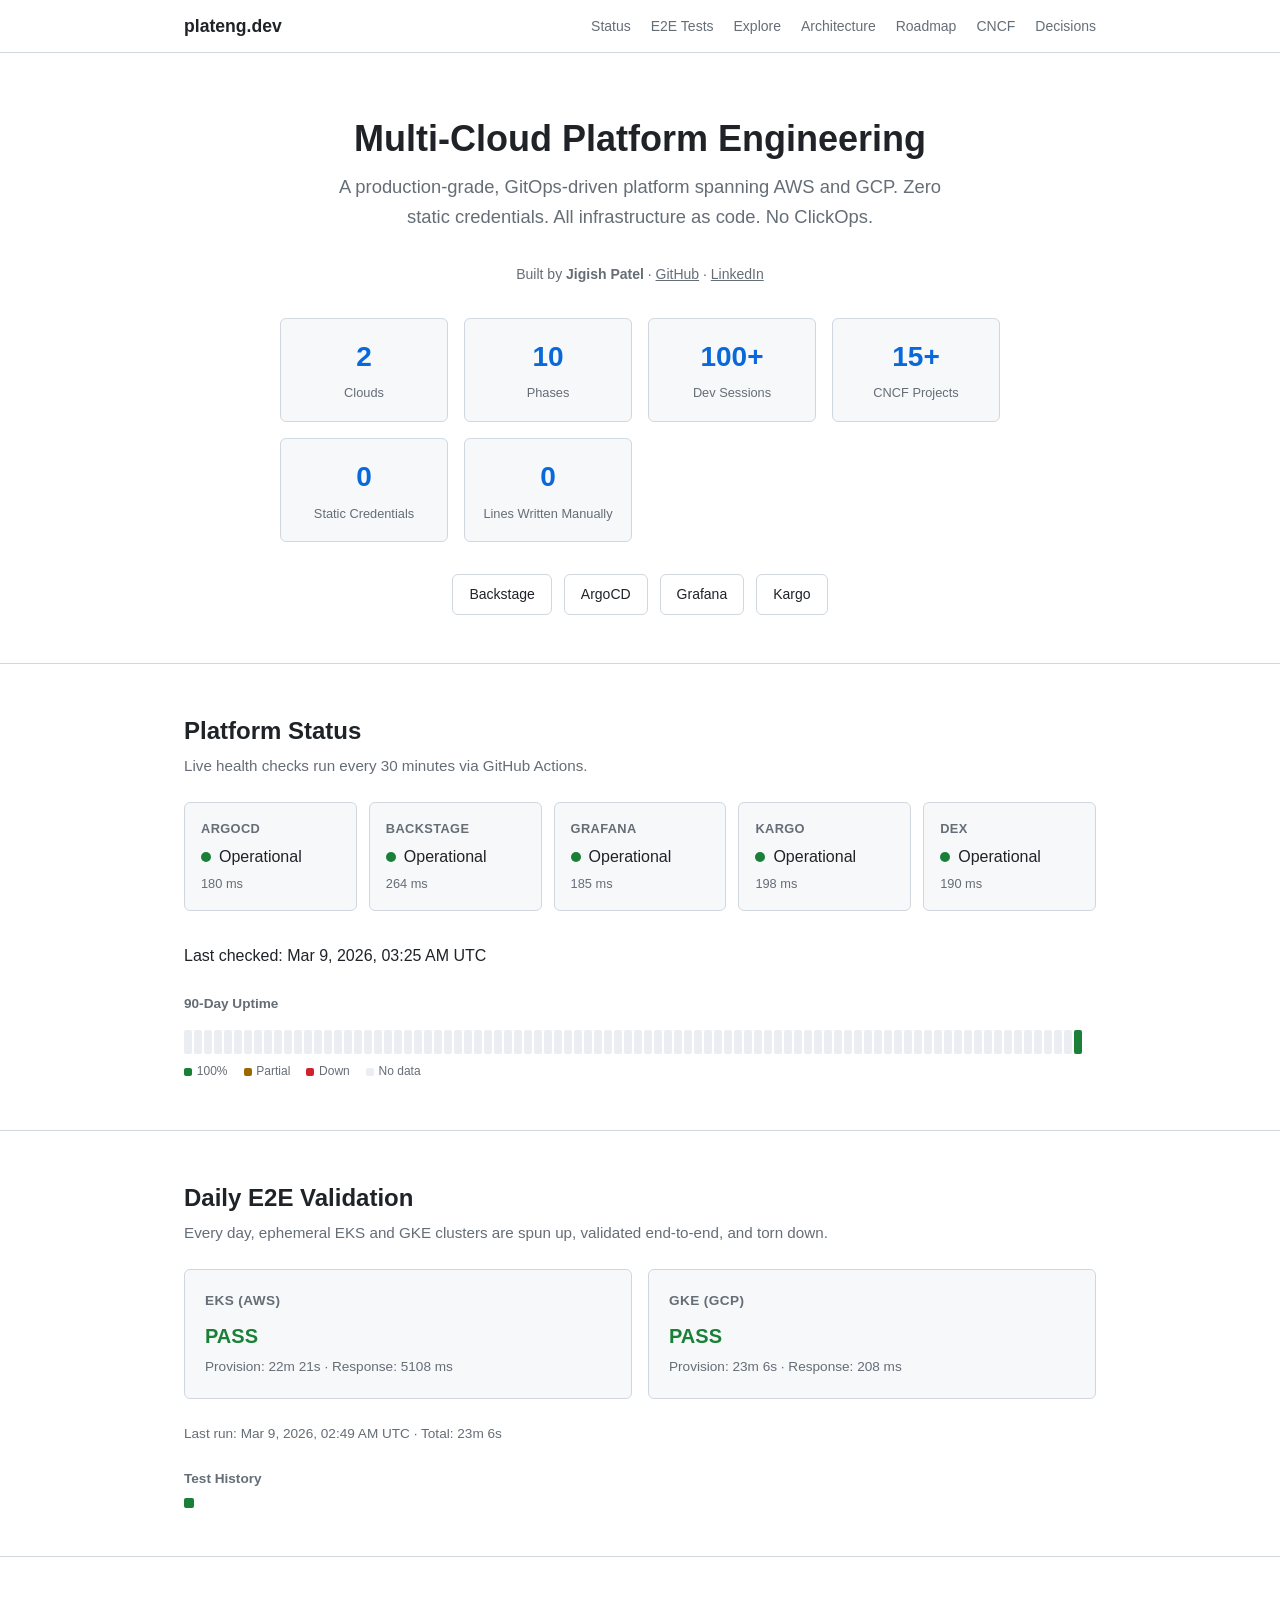
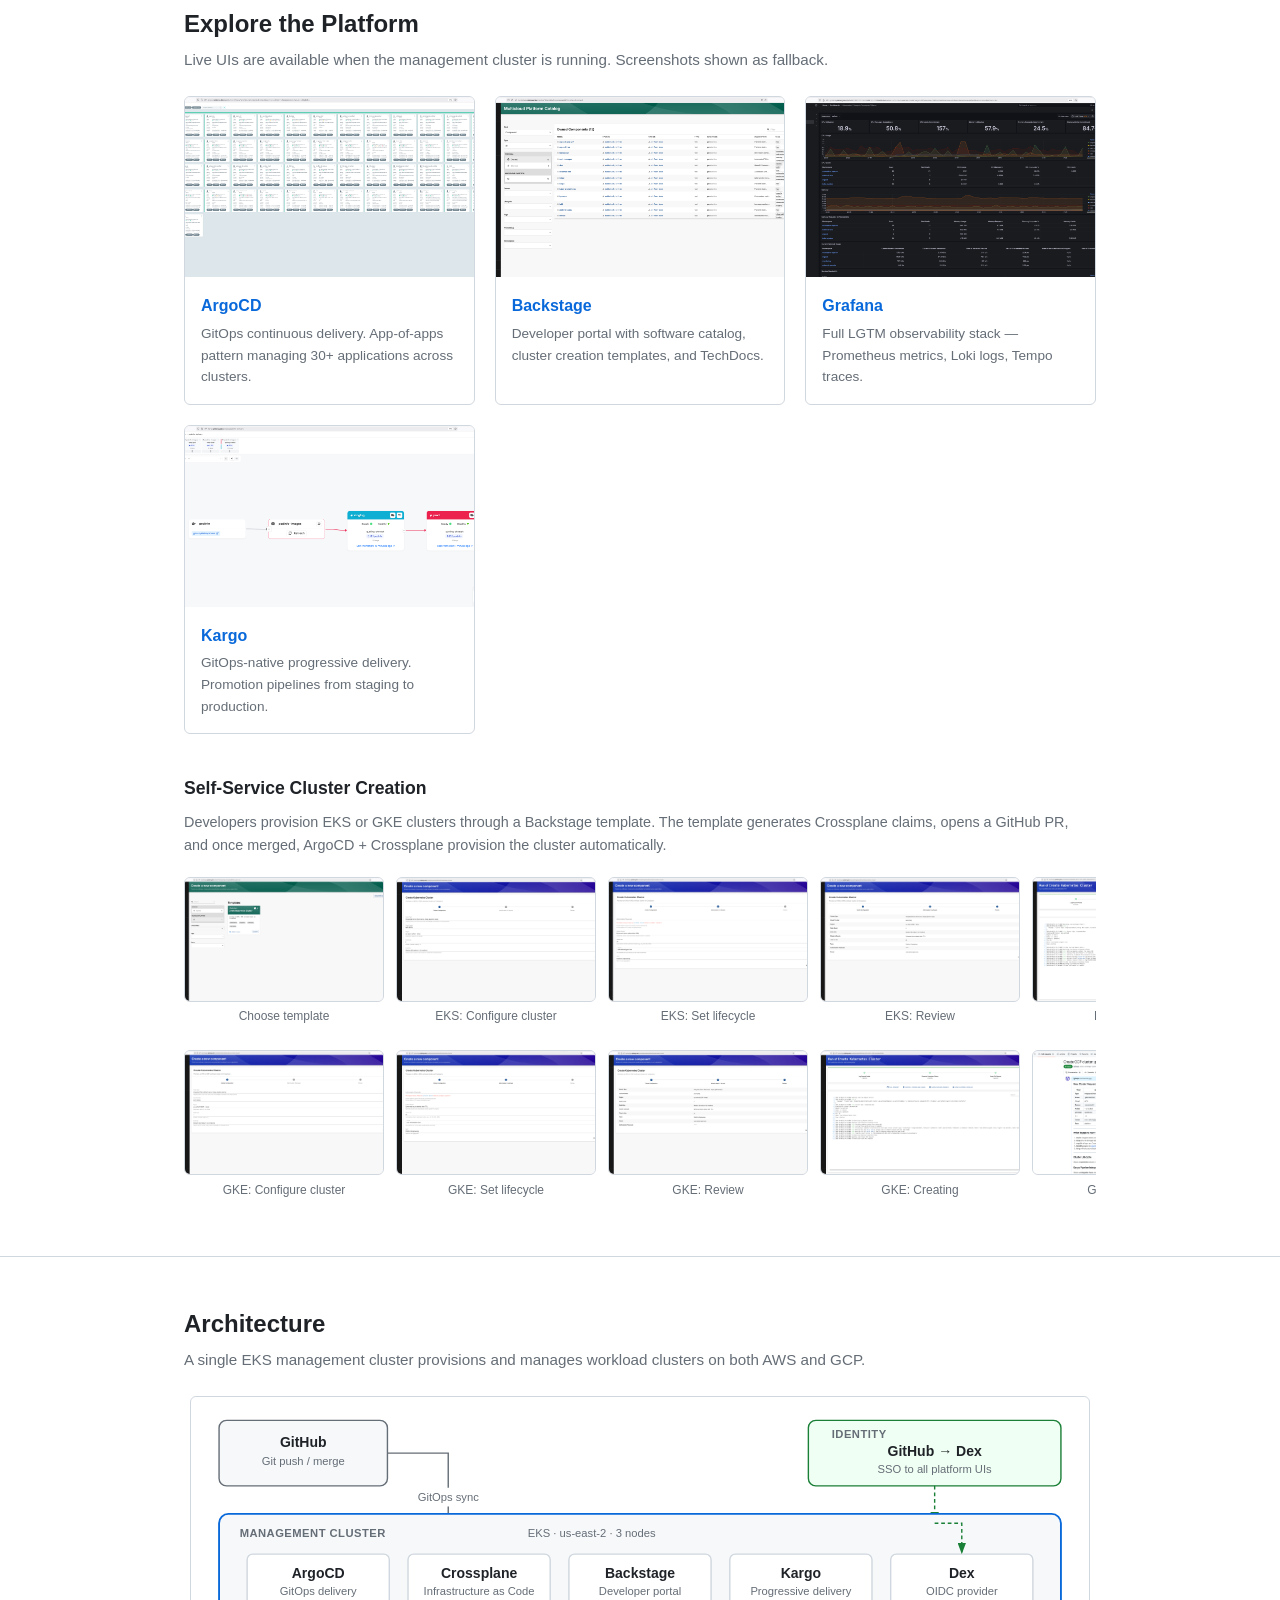
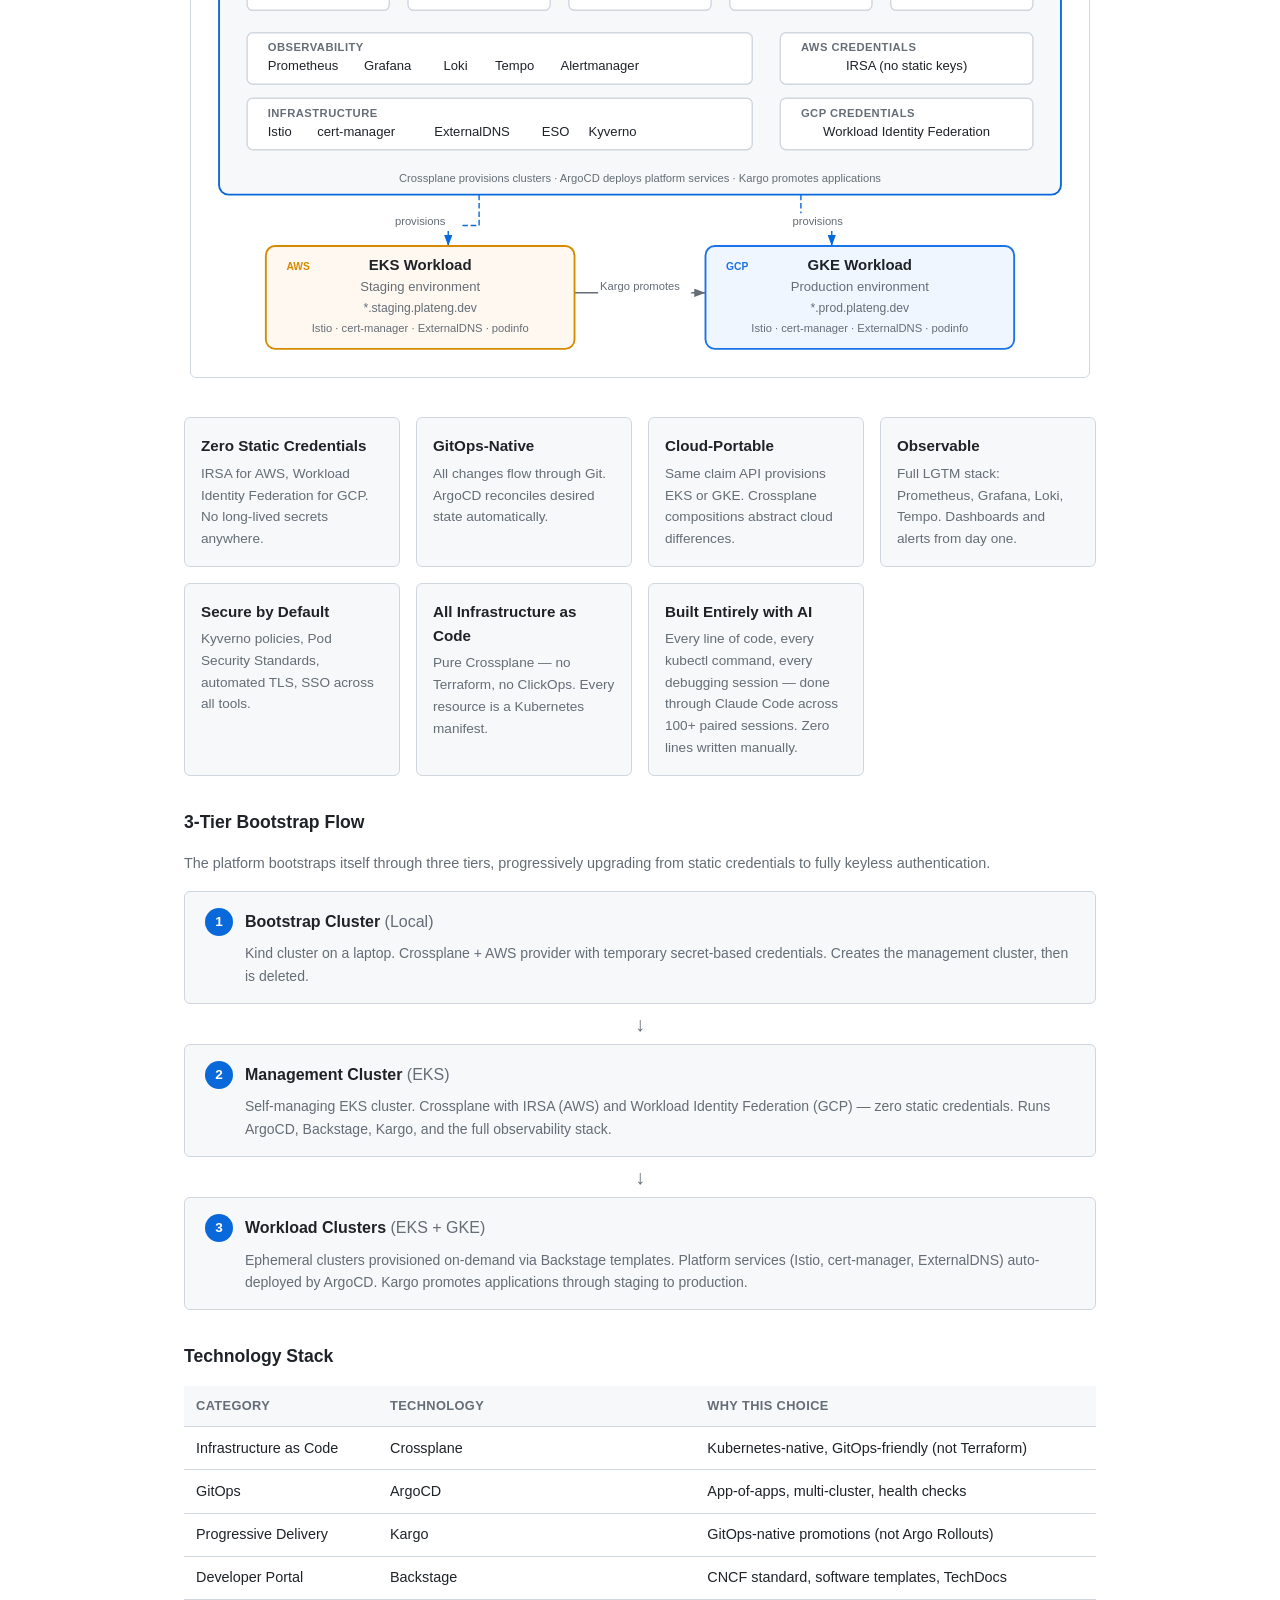
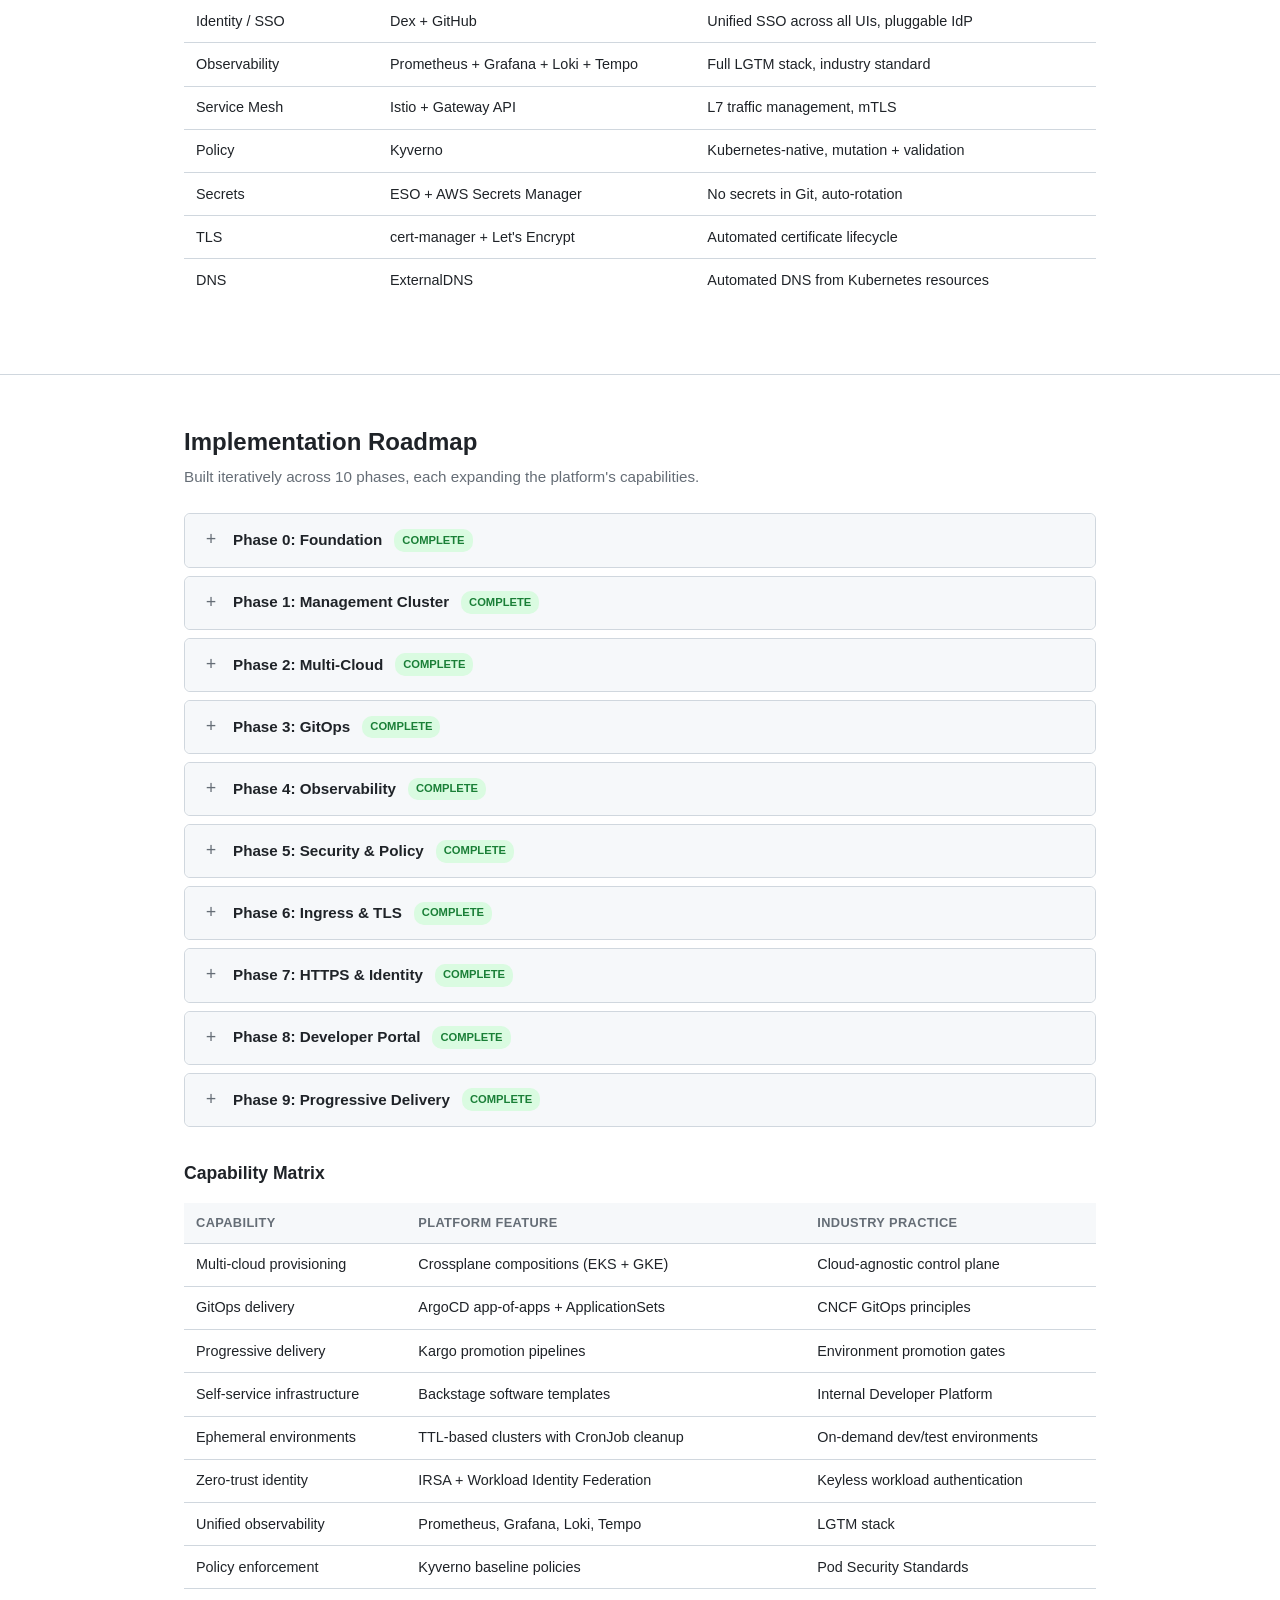
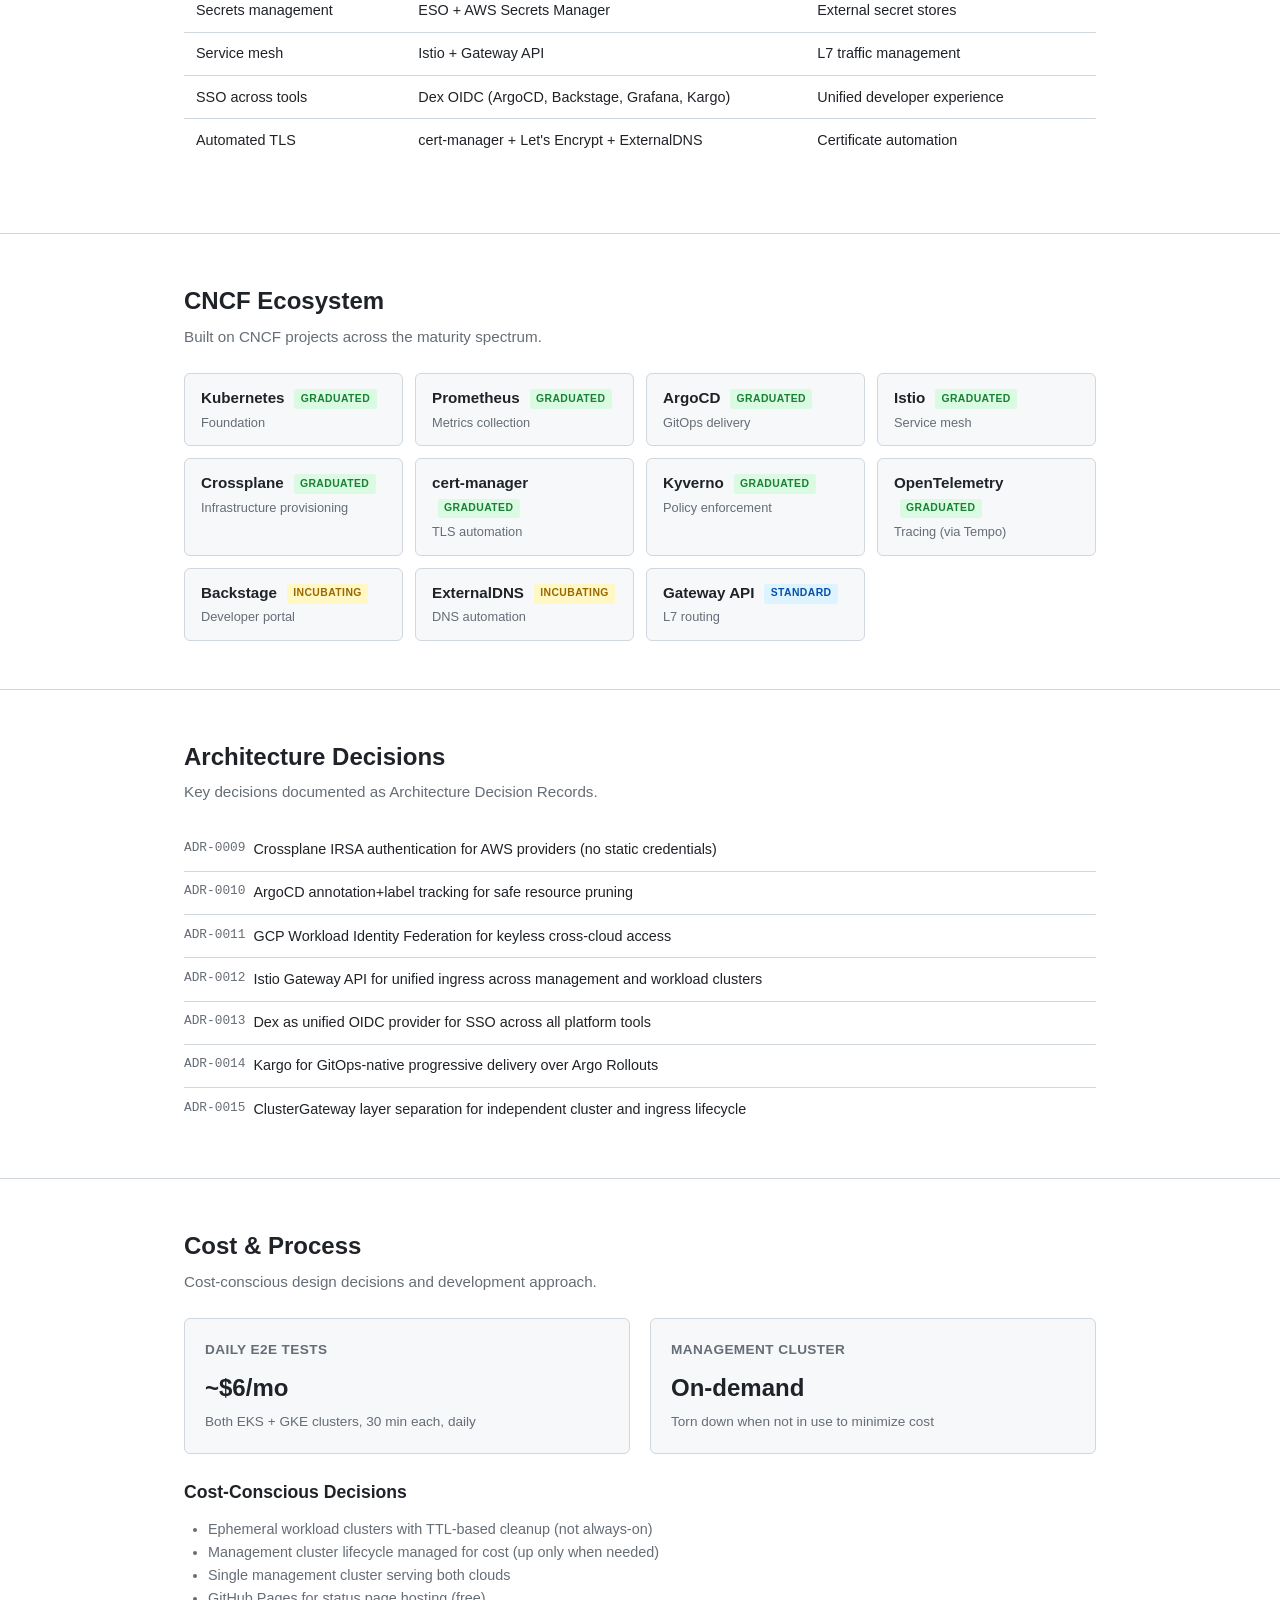
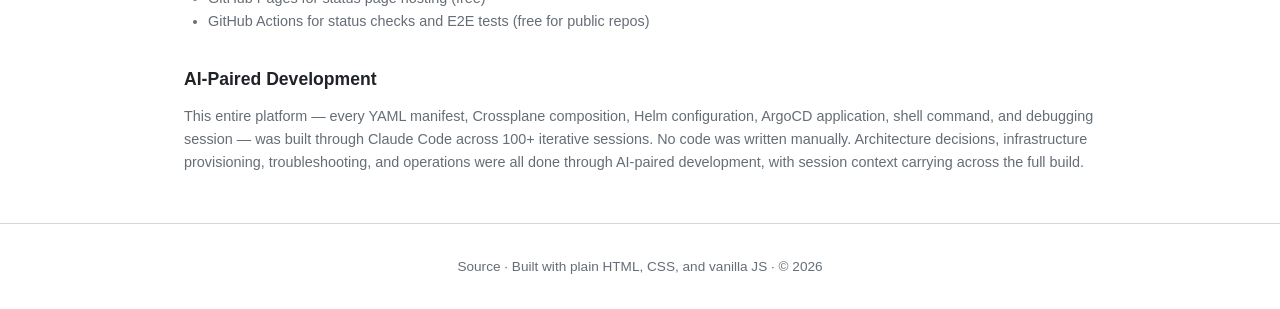
==== commit 7c617853: "fix: correct identity provider from Google to GitHub in architecture diagram and content Co-Authored" ====
--- a/index.html
+++ b/index.html
@@ -314,8 +314,8 @@
         </tr>
         <tr>
           <td>Identity / SSO</td>
-          <td>Dex + Google</td>
-          <td>Unified SSO across all UIs and both clouds</td>
+          <td>Dex + GitHub</td>
+          <td>Unified SSO across all UIs, pluggable IdP</td>
         </tr>
         <tr>
           <td>Observability</td>
@@ -474,7 +474,7 @@
           </summary>
           <div class="phase-content">
             <ul>
-              <li>Dex OIDC provider with Google identity</li>
+              <li>Dex OIDC provider with GitHub identity (enterprise: swap for any IdP)</li>
               <li>SSO across ArgoCD, Backstage, Grafana, Kargo</li>
               <li>*.plateng.dev with automated TLS</li>
             </ul>
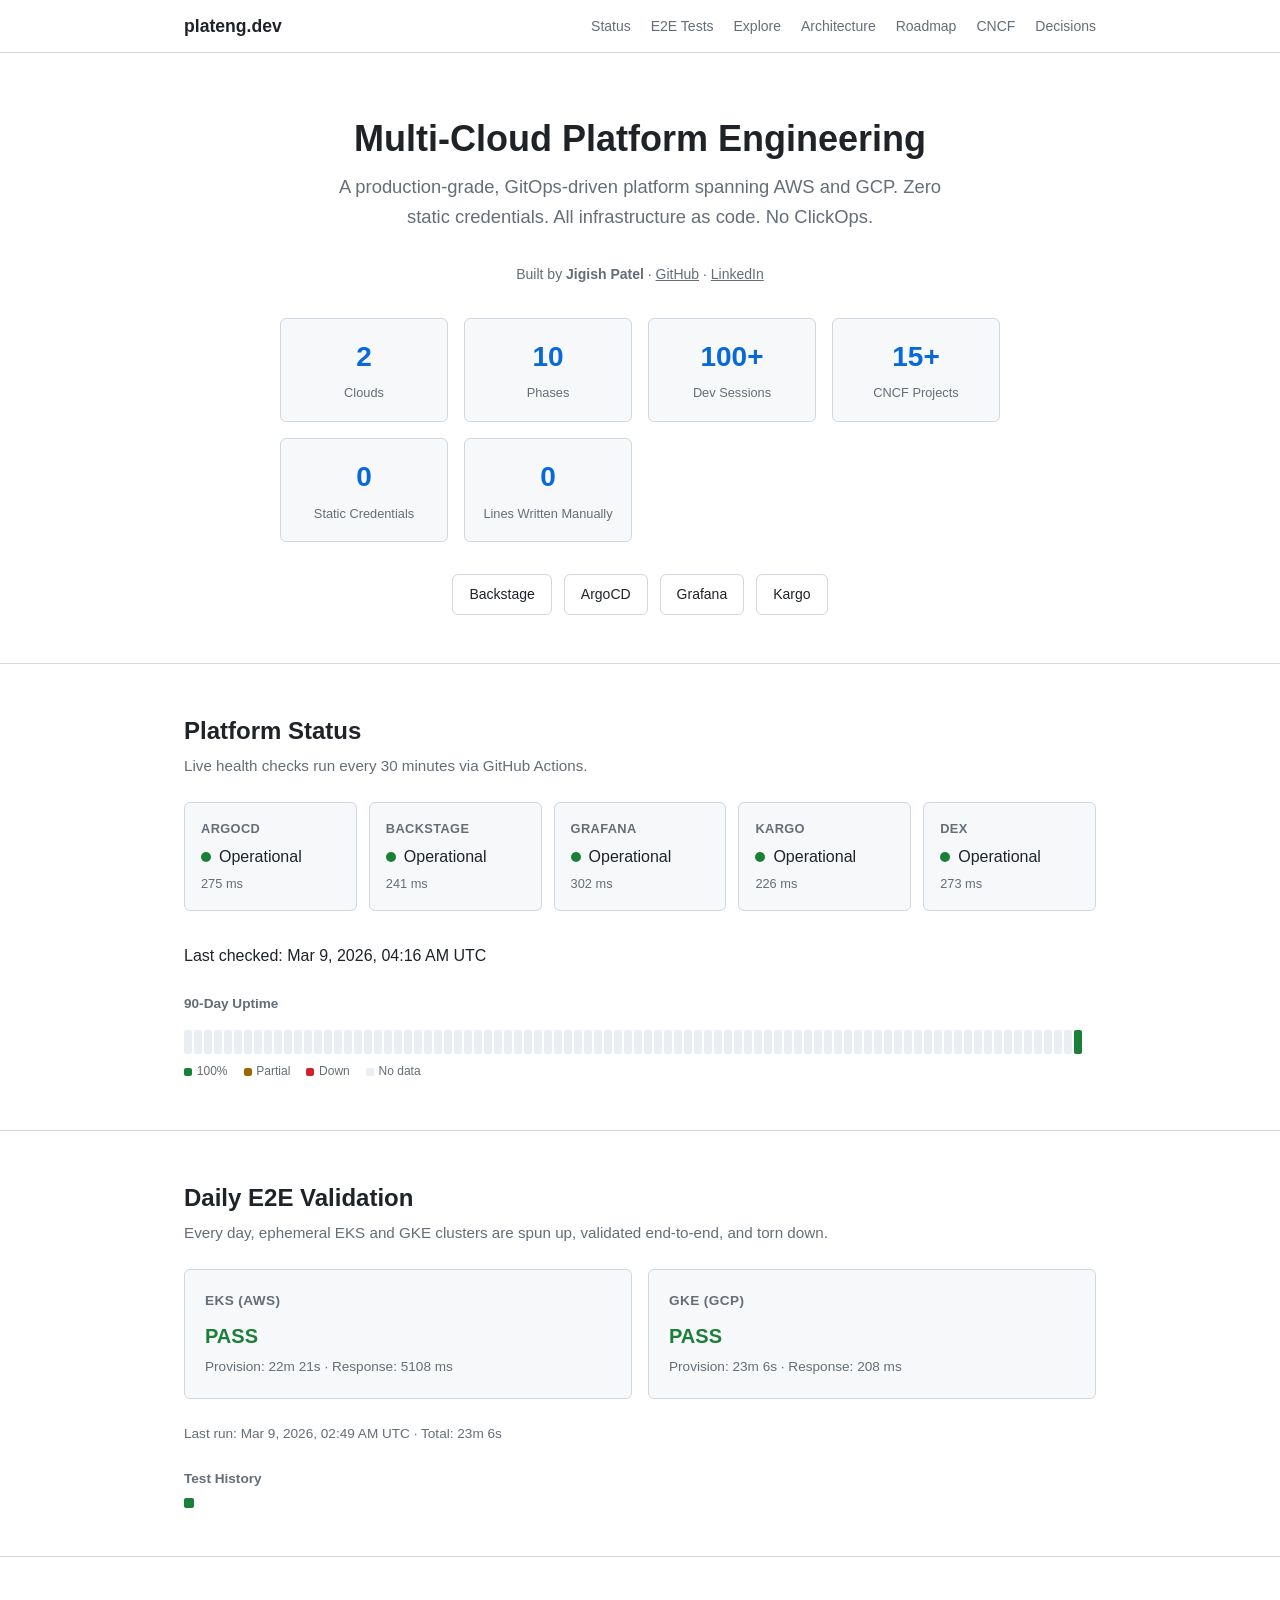
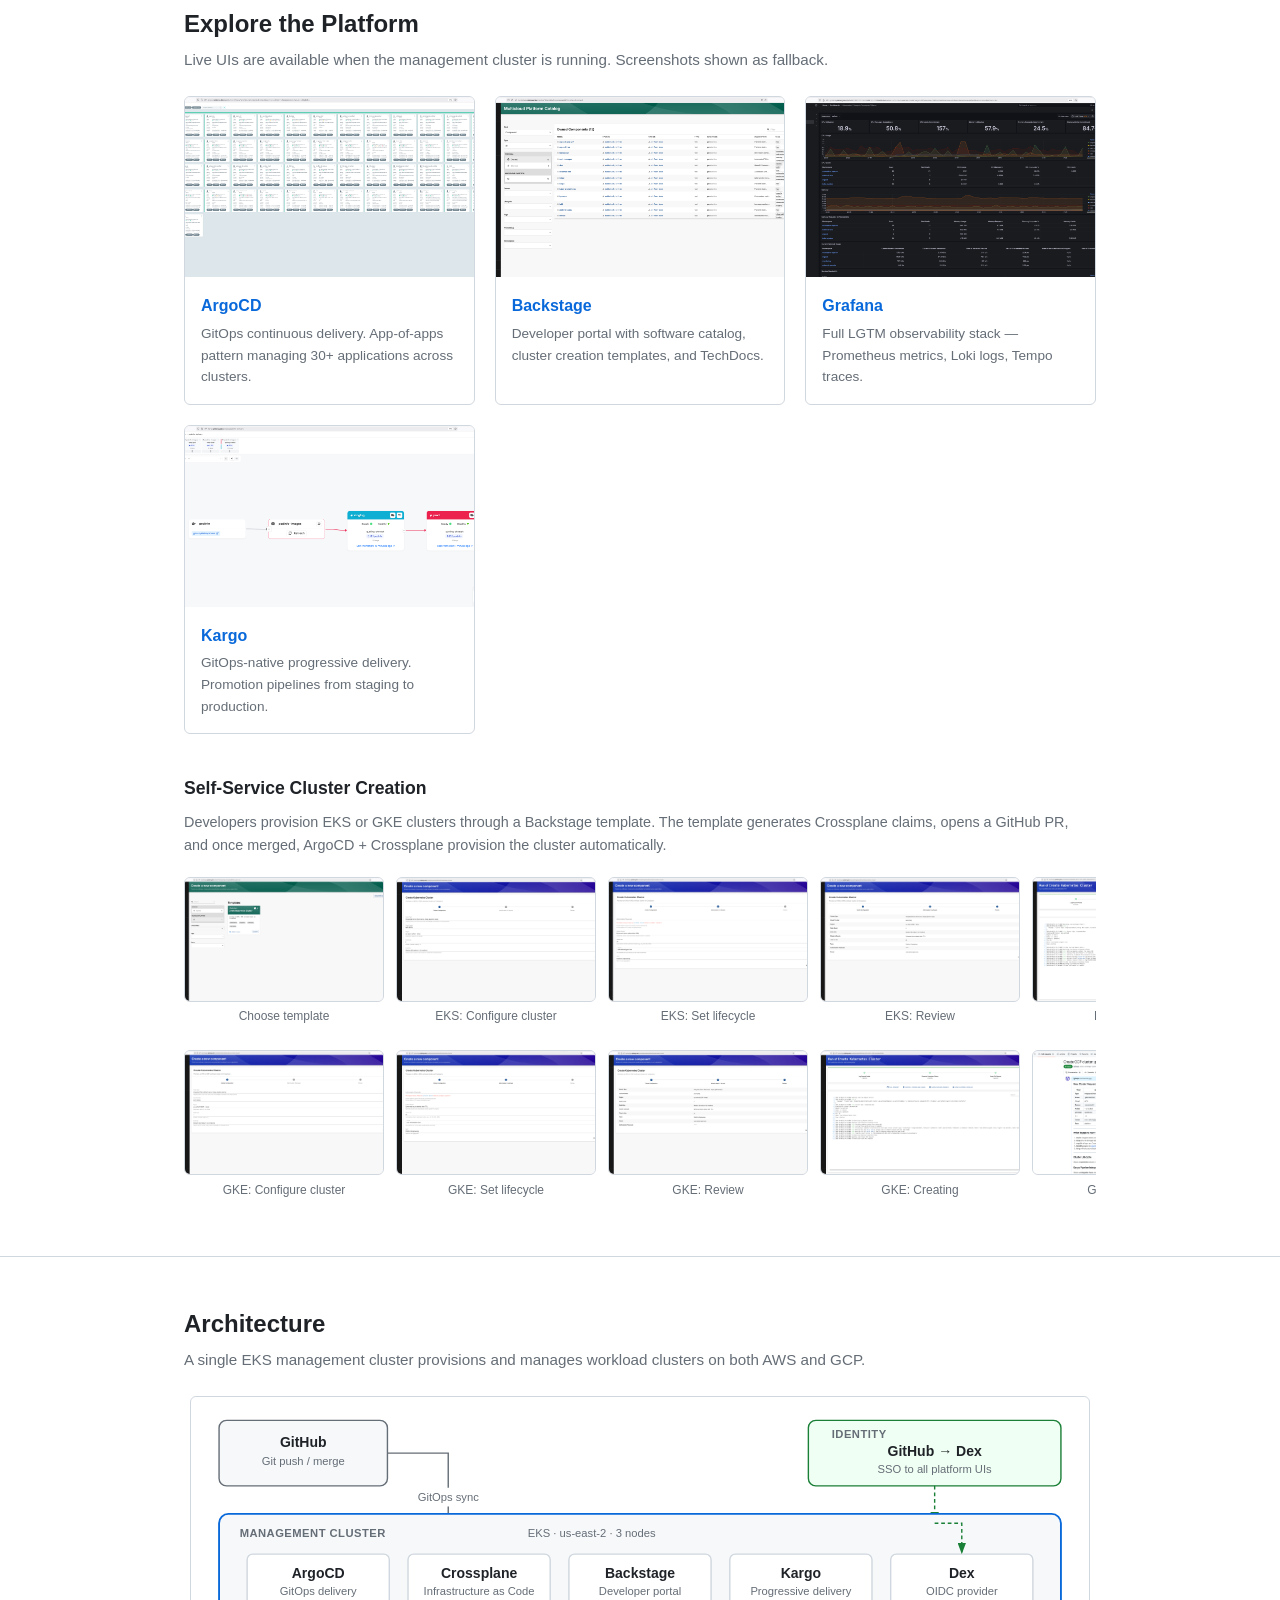
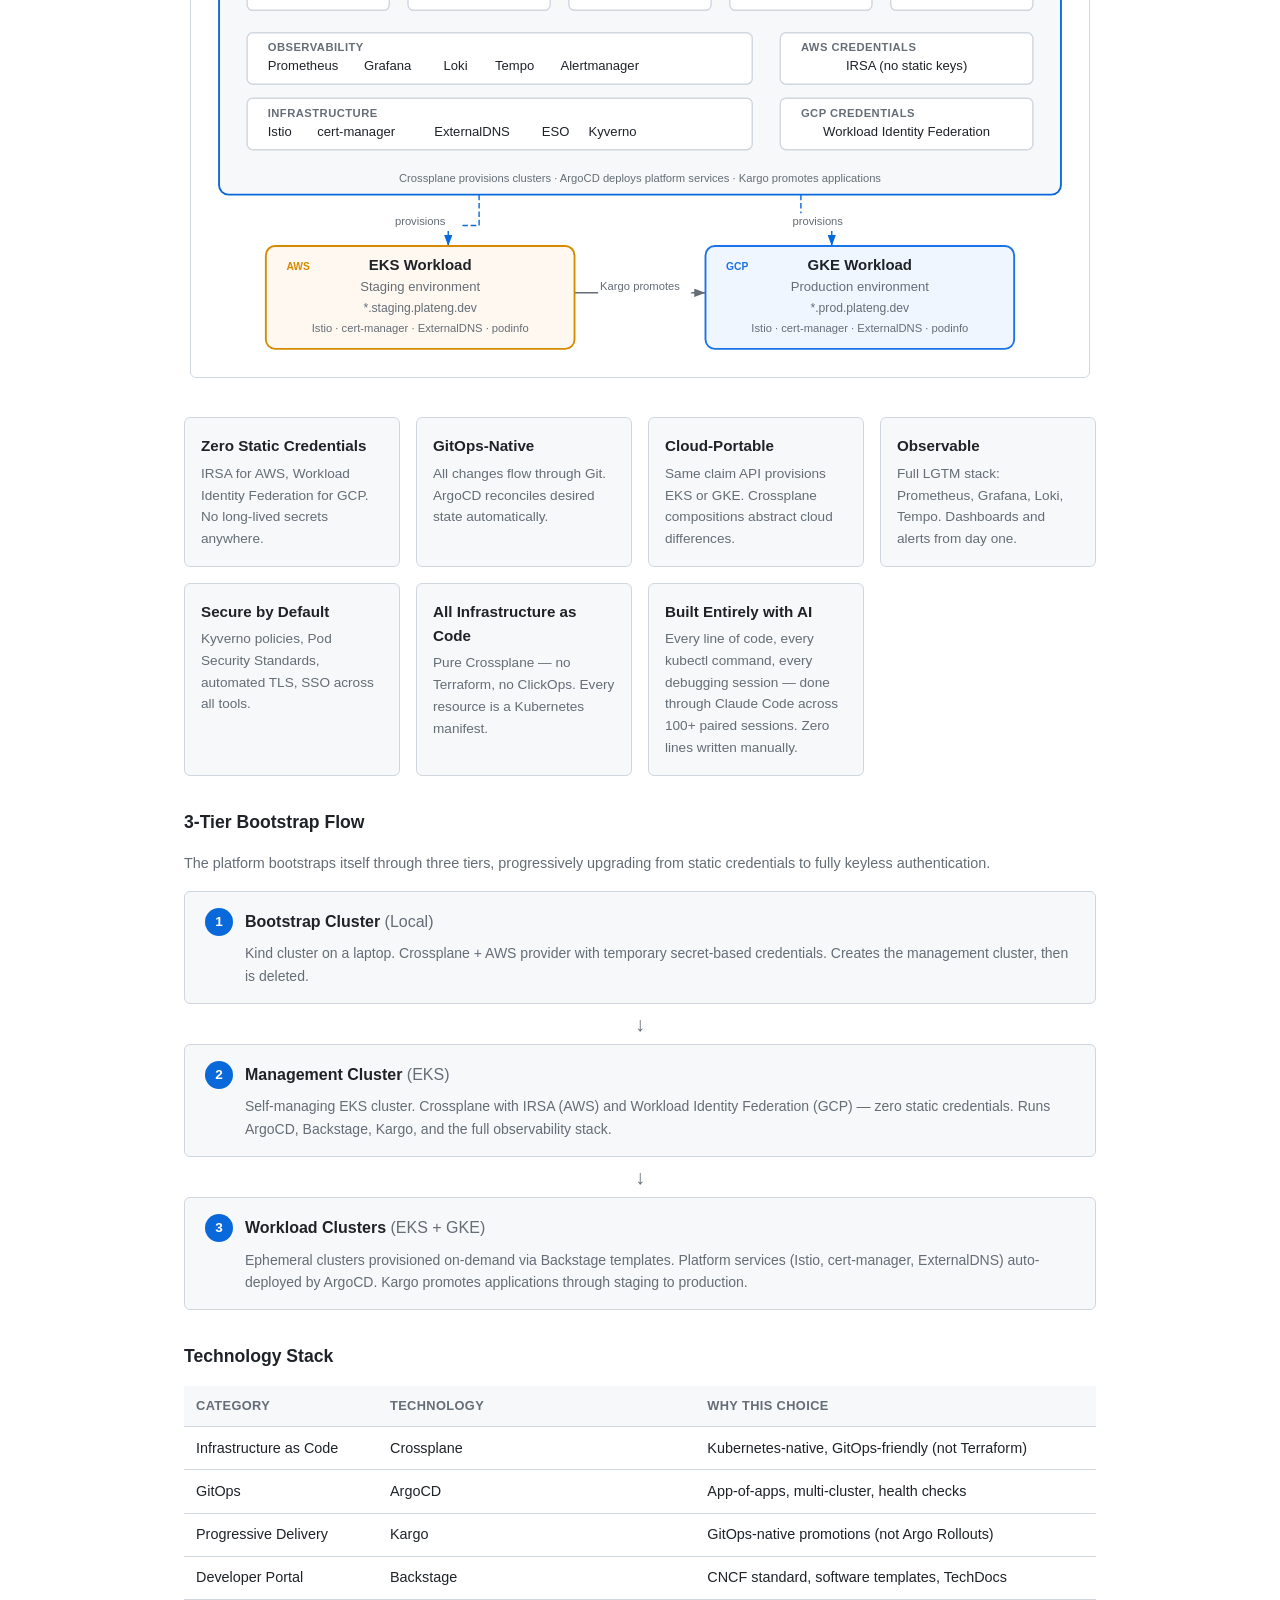
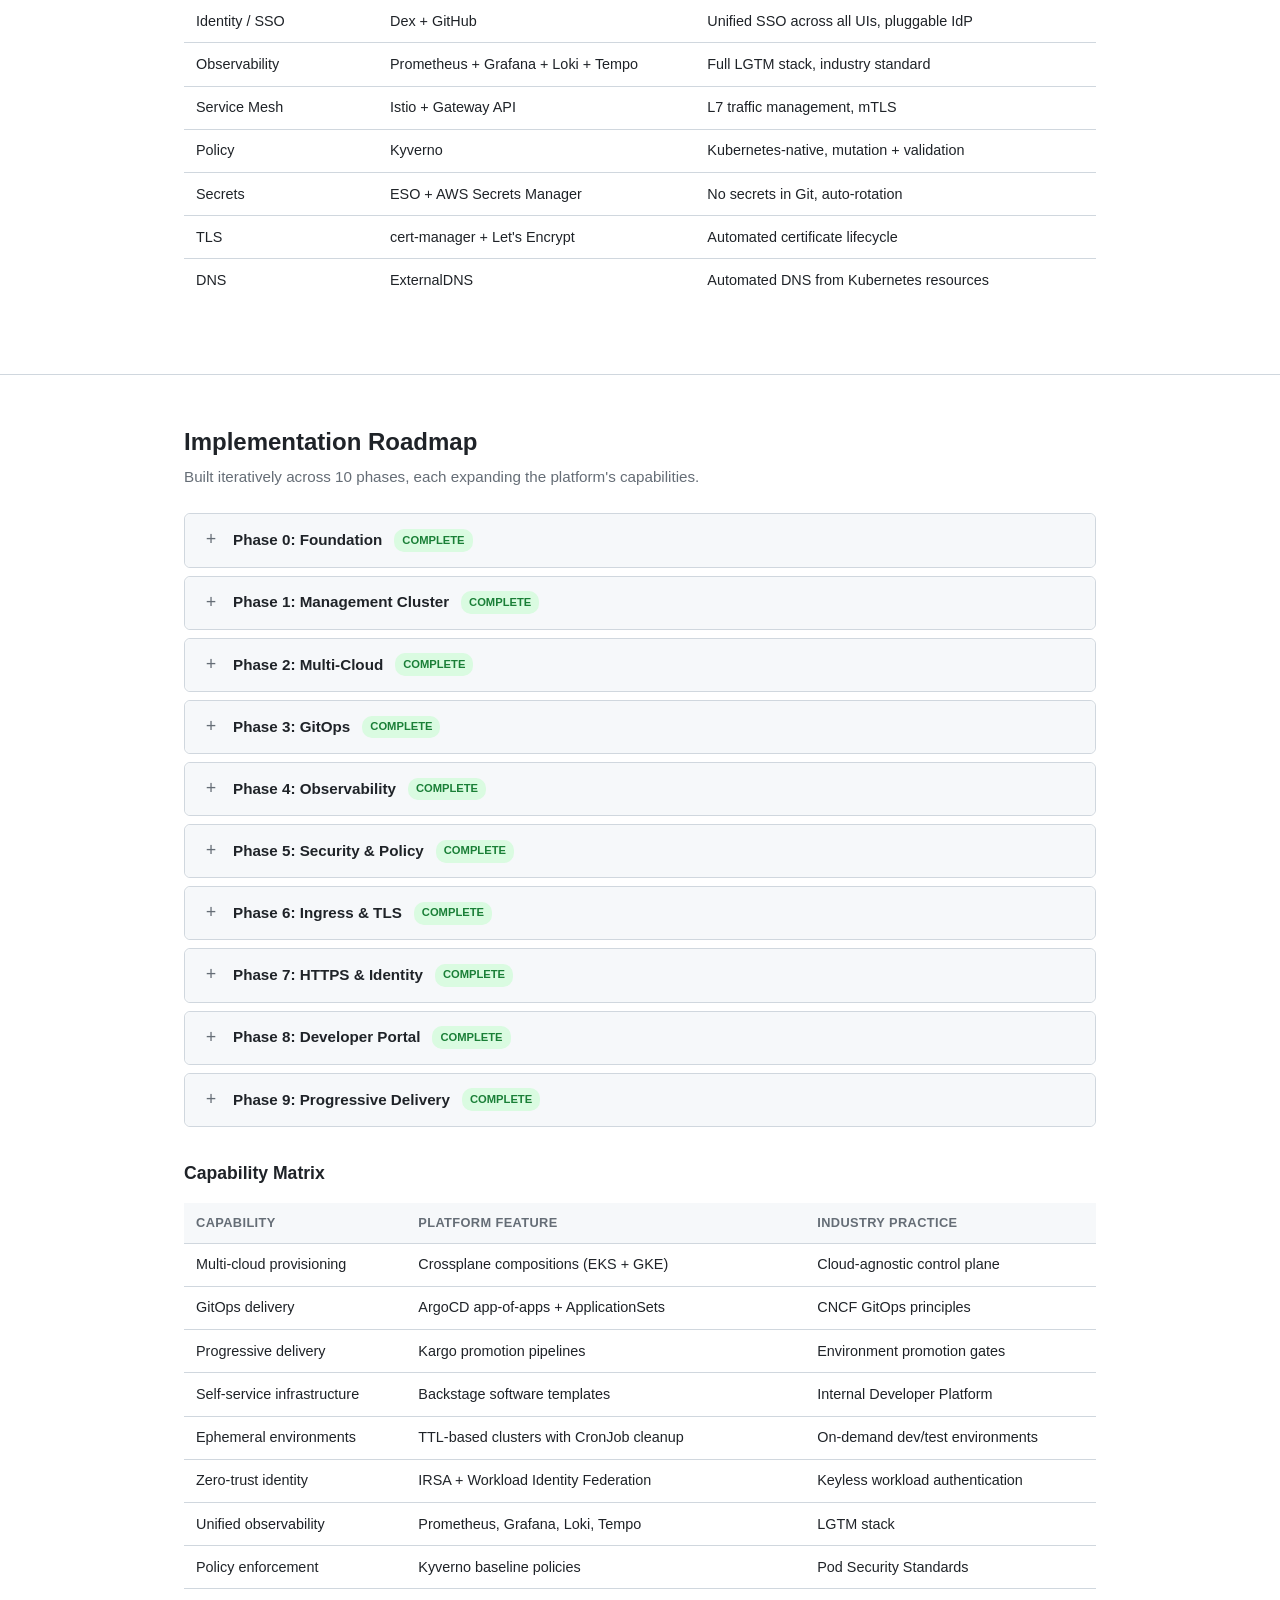
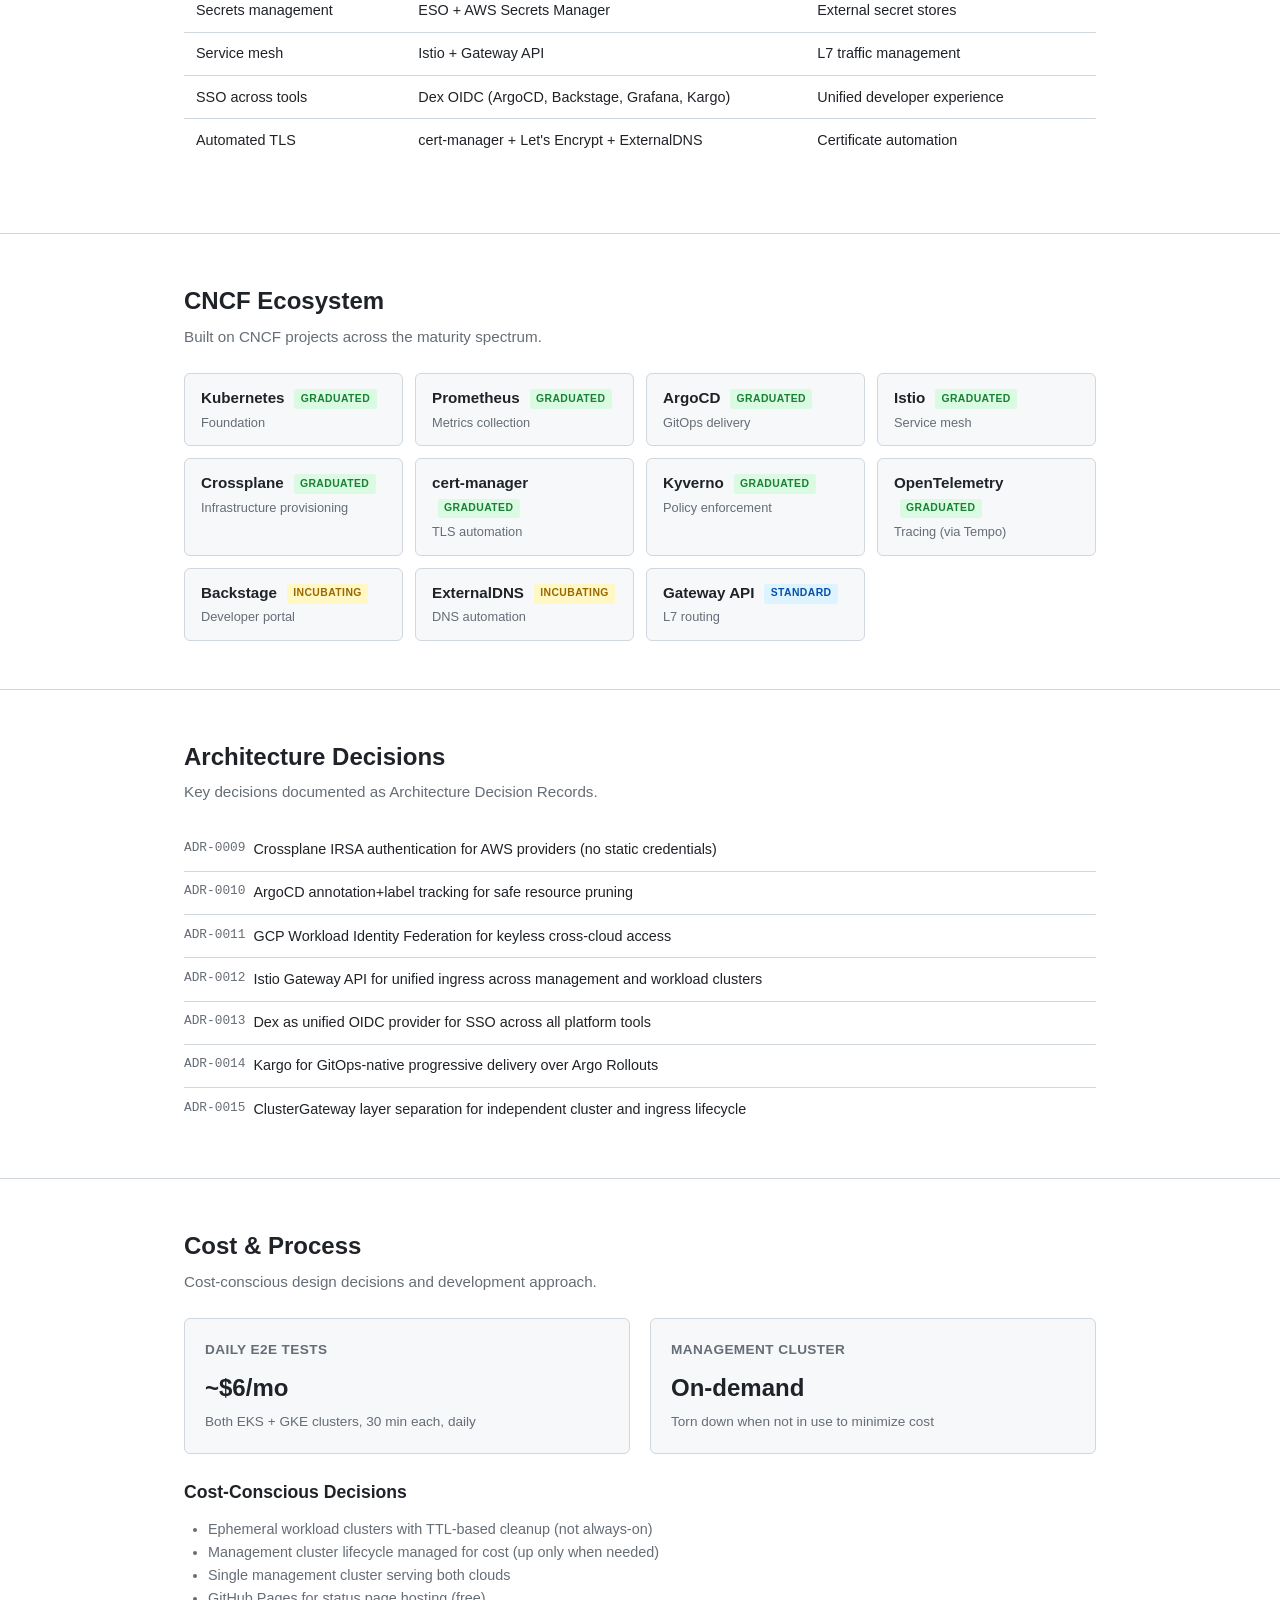
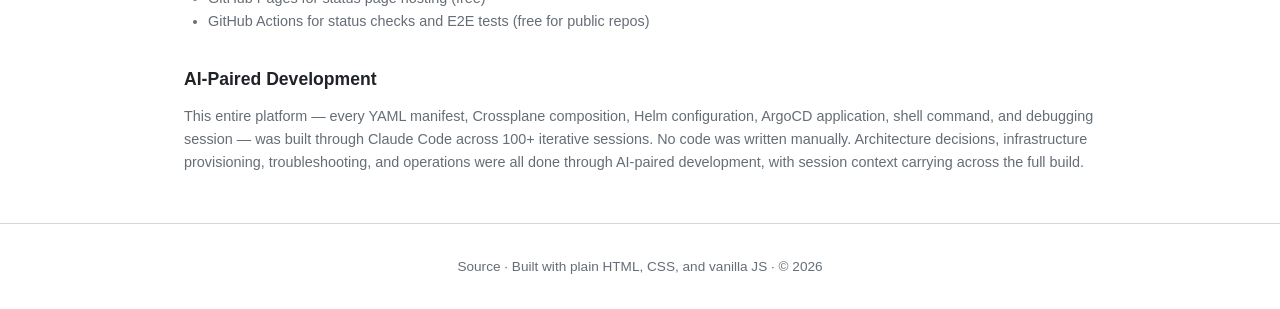
==== commit f7c201d6: "fix: improve responsive layout for tables and ADR list on mobile Co-Authored-By: Claude Opus 4.6 <no" ====
--- a/index.html
+++ b/index.html
@@ -283,6 +283,7 @@
     </div>
 
     <h3 style="font-size: 1.1rem; margin-bottom: 1rem;">Technology Stack</h3>
+    <div class="table-wrap">
     <table class="data-table">
       <thead>
         <tr>
@@ -349,6 +350,7 @@
         </tr>
       </tbody>
     </table>
+    </div>
   </div>
 </section>
 
@@ -514,6 +516,7 @@
     </ul>
 
     <h3 style="font-size: 1.1rem; margin: 2rem 0 1rem;">Capability Matrix</h3>
+    <div class="table-wrap">
     <table class="data-table">
       <thead>
         <tr>
@@ -585,6 +588,7 @@
         </tr>
       </tbody>
     </table>
+    </div>
   </div>
 </section>
 
--- a/css/style.css
+++ b/css/style.css
@@ -616,6 +616,11 @@
 }
 
 /* ── Tables ── */
+.table-wrap {
+  overflow-x: auto;
+  -webkit-overflow-scrolling: touch;
+}
+
 .data-table {
   width: 100%;
   border-collapse: collapse;
@@ -792,6 +797,7 @@
   border-bottom: 1px solid var(--color-border);
   font-size: 0.9rem;
   display: flex;
+  flex-wrap: wrap;
   gap: 0.5rem;
 }
 
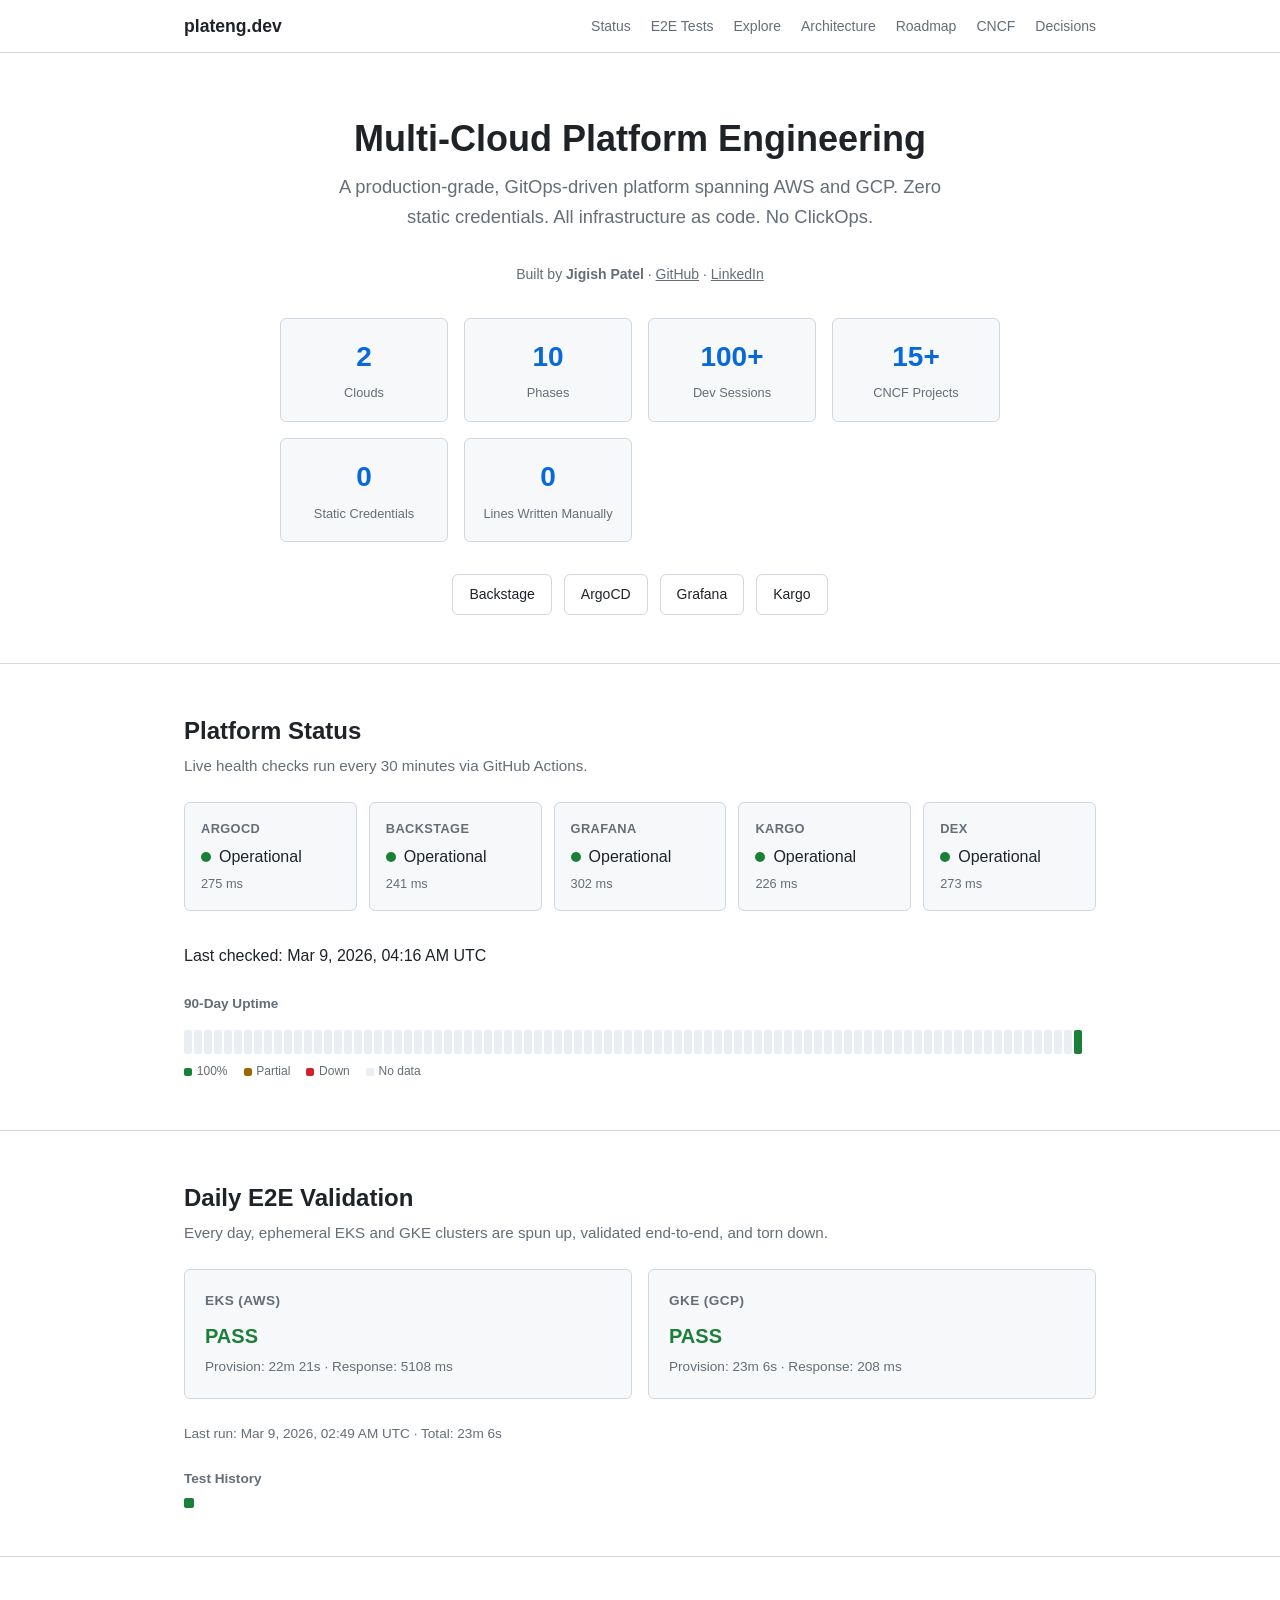
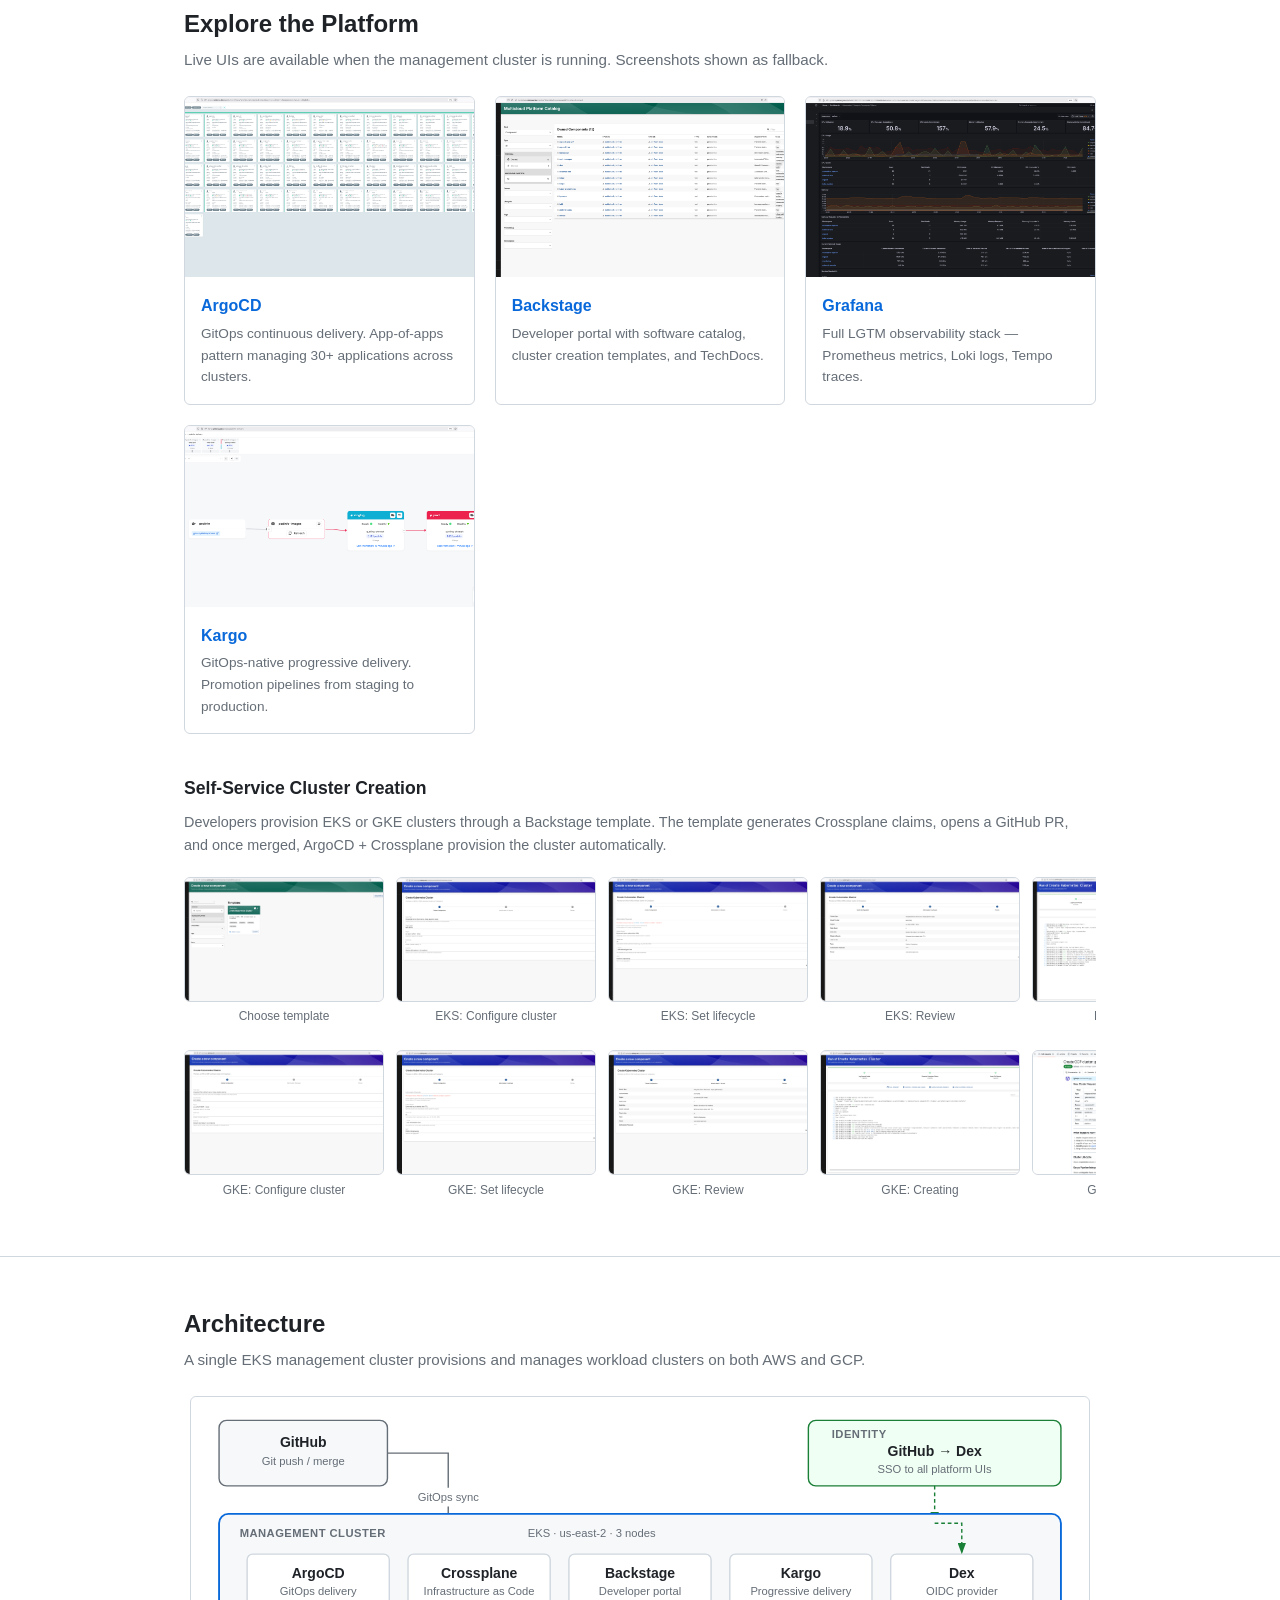
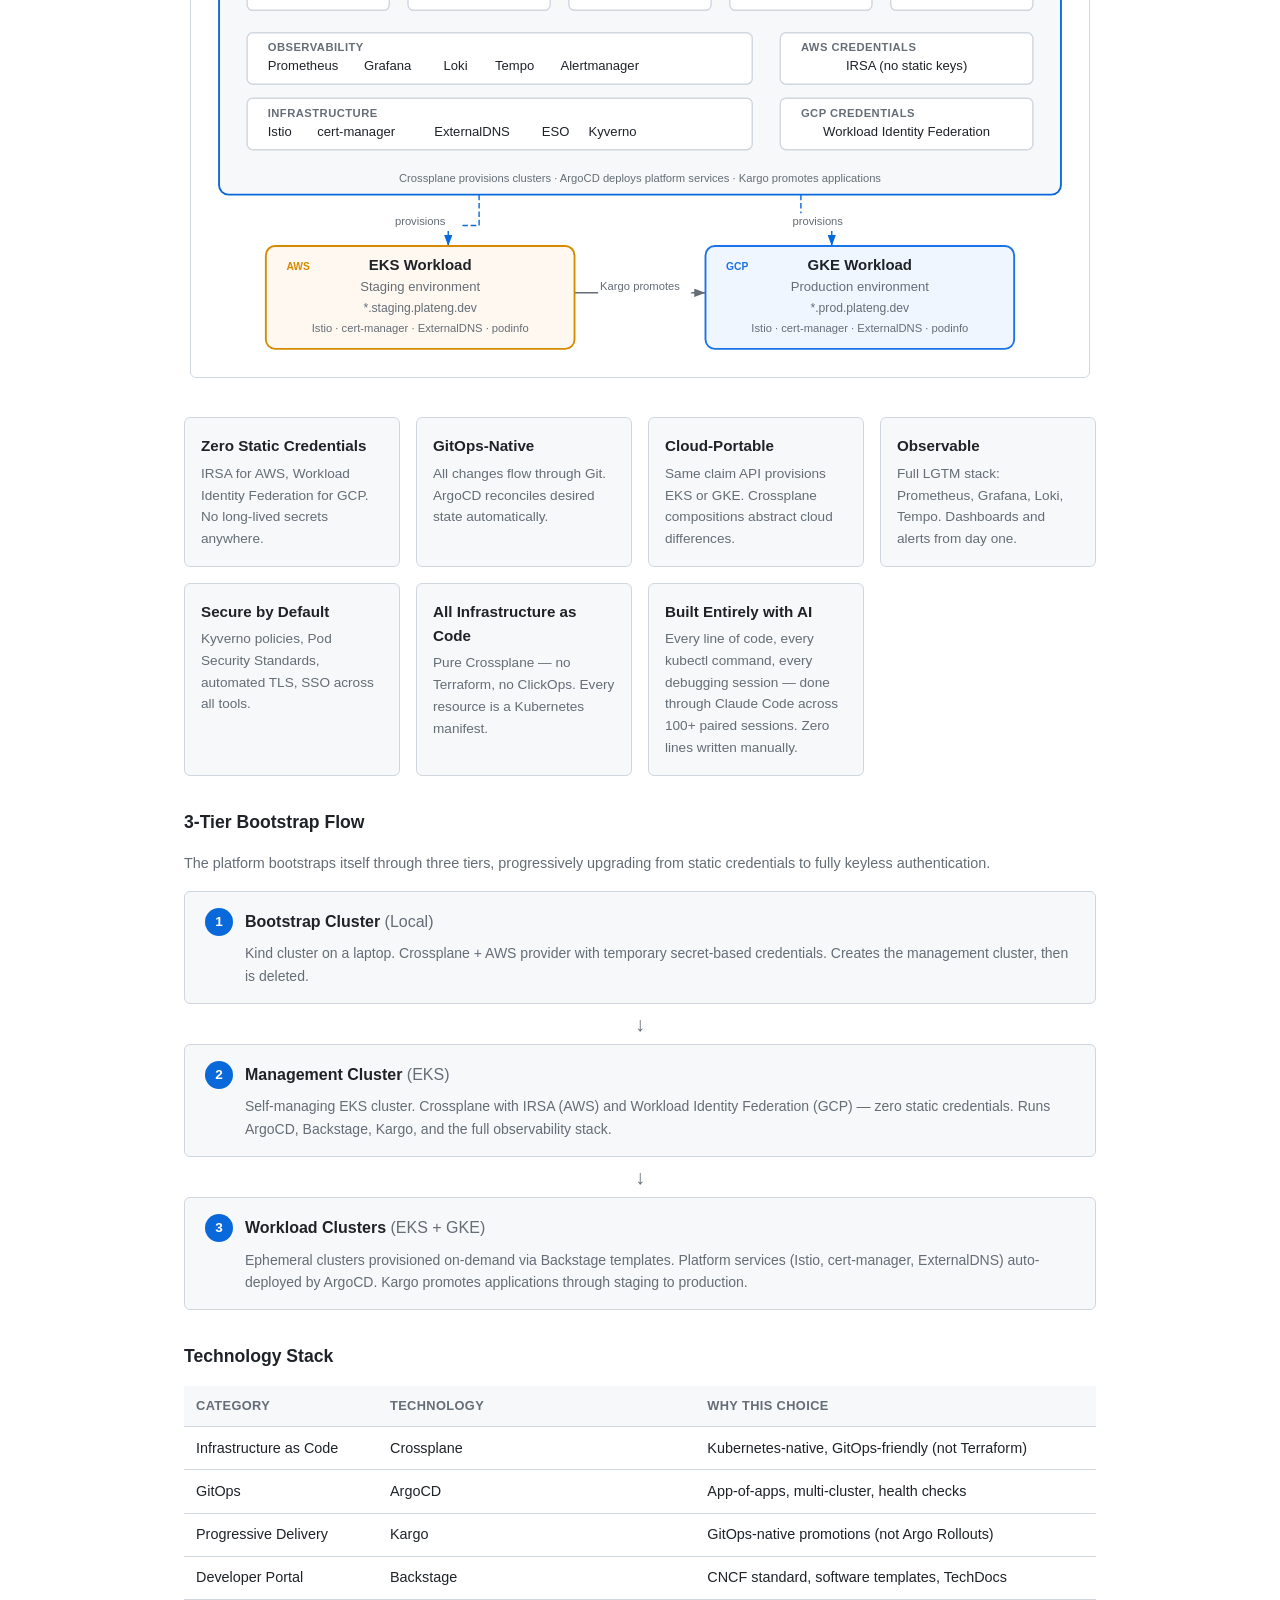
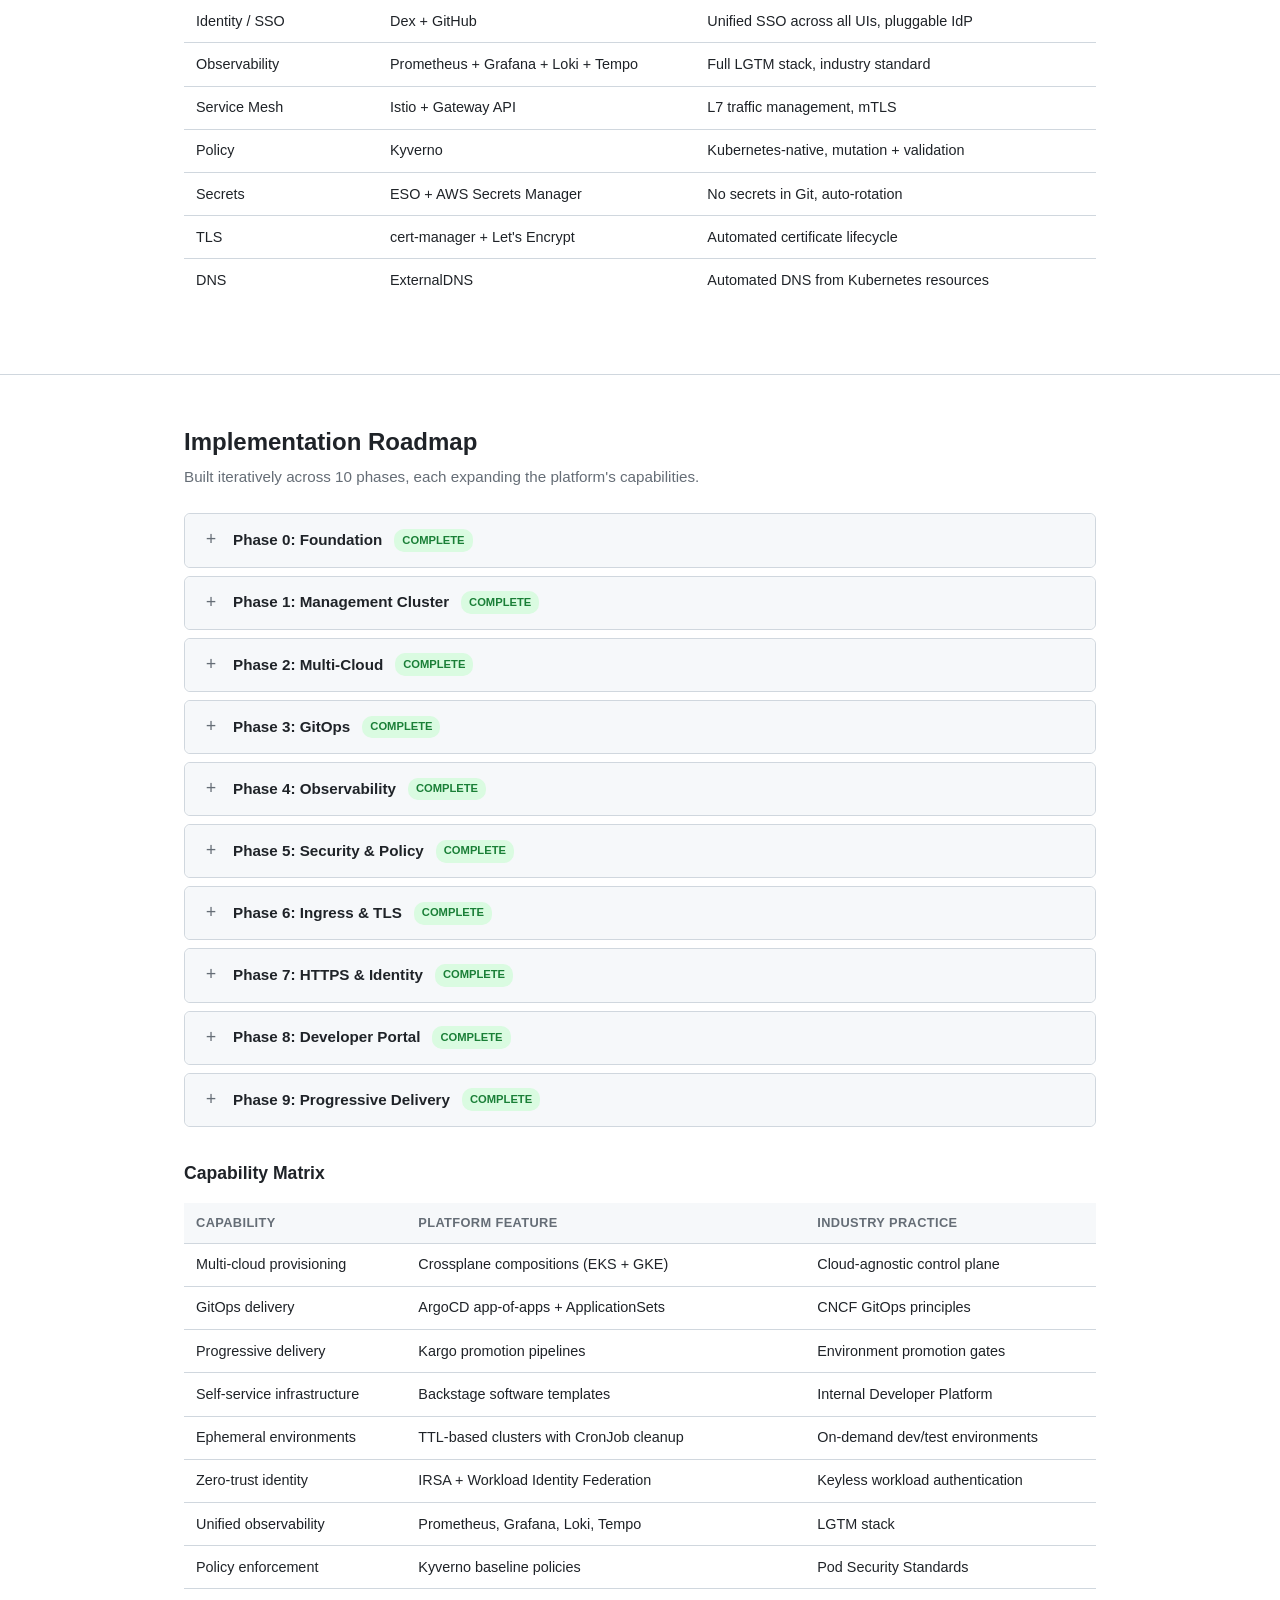
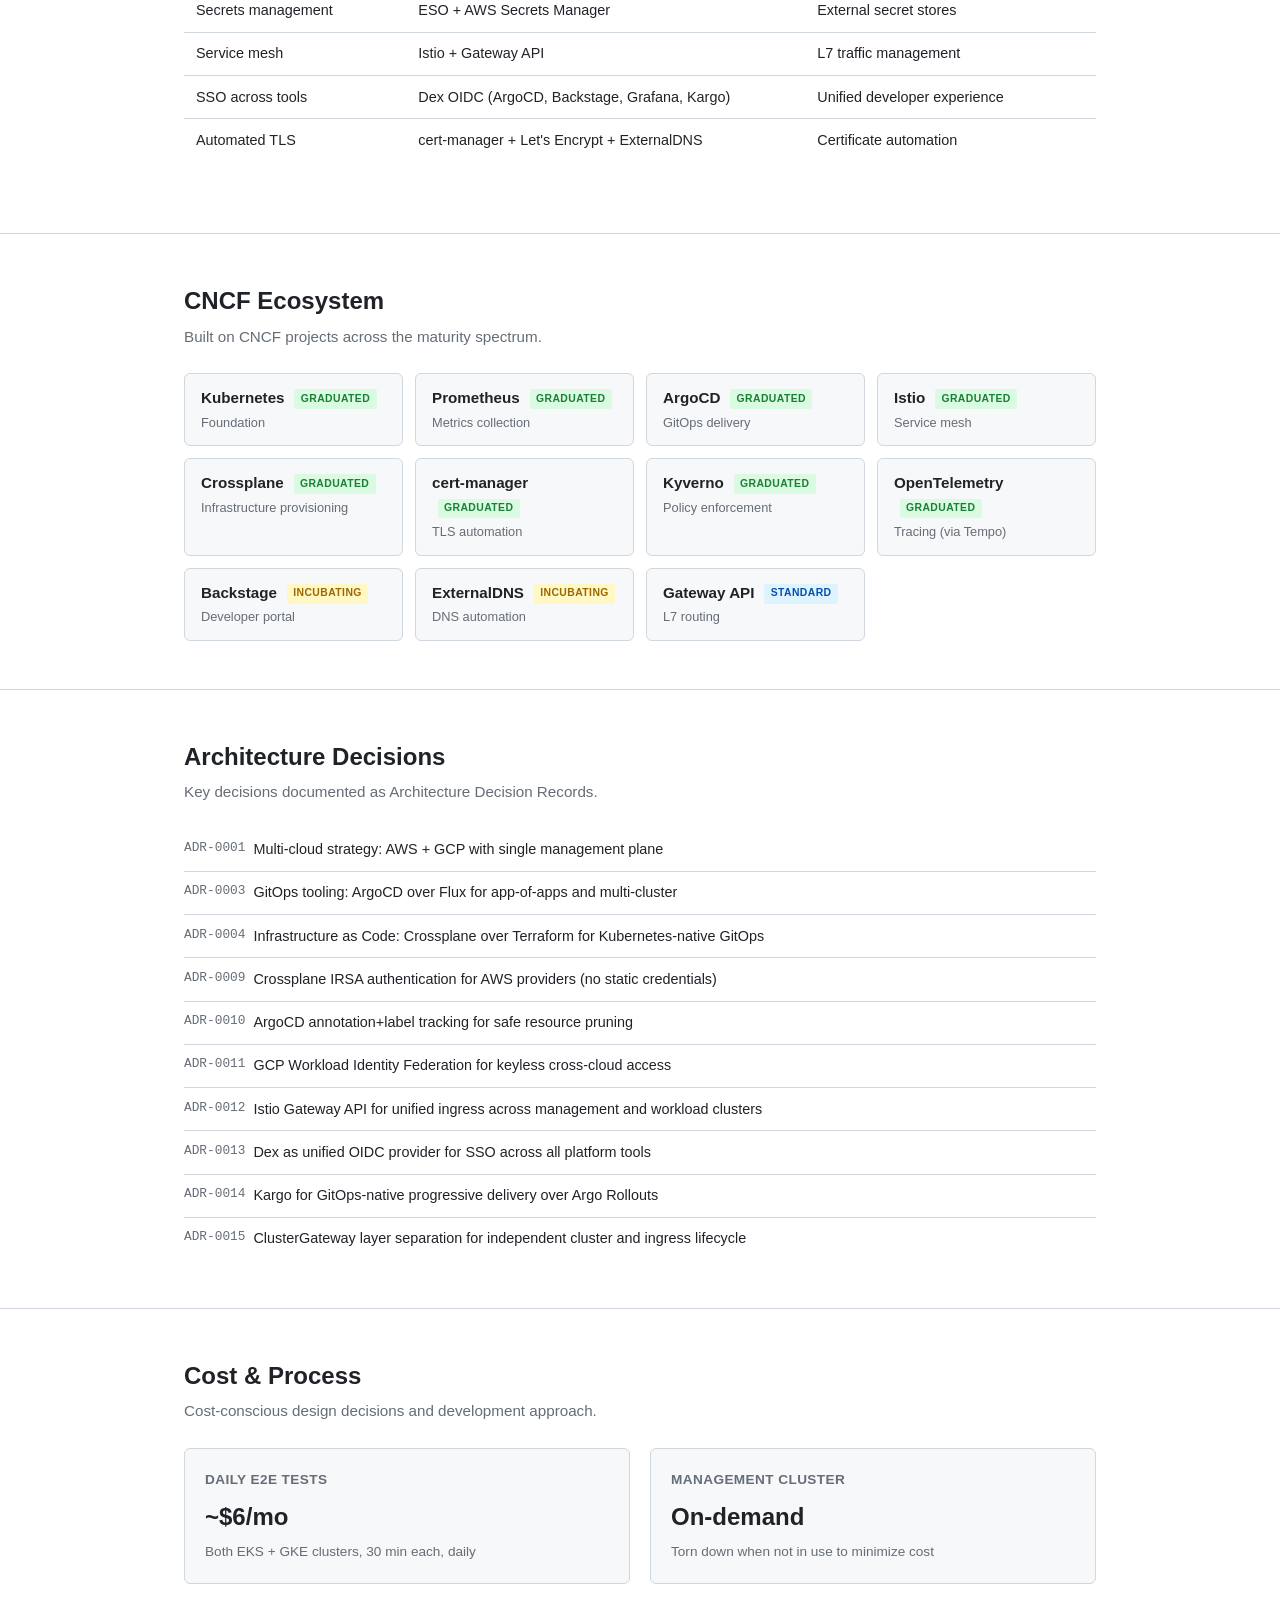
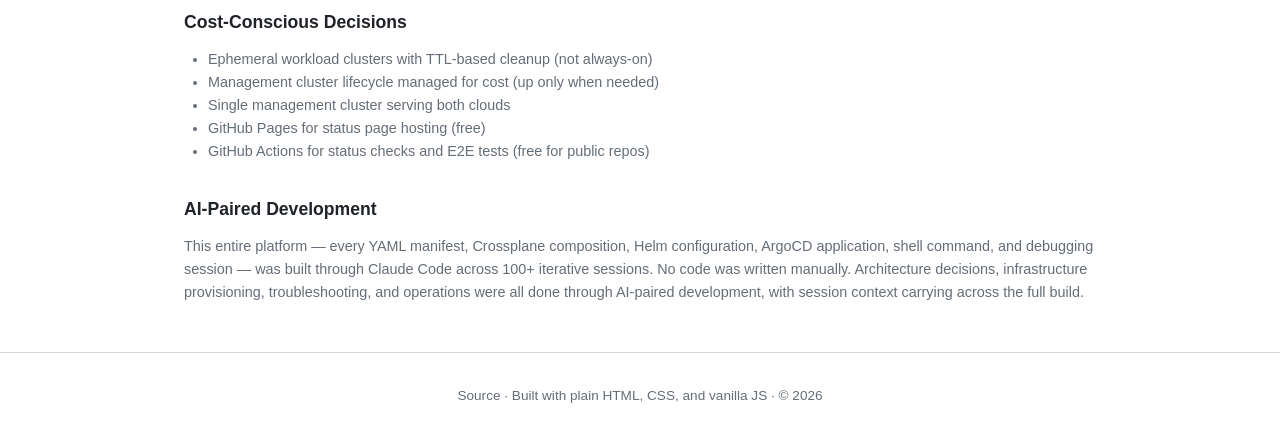
==== commit 33141c38: "feat: add strategic ADRs (0001, 0003, 0004) to decisions section Co-Authored-By: Claude Opus 4.6 <no" ====
--- a/index.html
+++ b/index.html
@@ -657,6 +657,18 @@
     </div>
     <ul class="adr-list">
       <li>
+        <span class="adr-number">ADR-0001</span>
+        <span>Multi-cloud strategy: AWS + GCP with single management plane</span>
+      </li>
+      <li>
+        <span class="adr-number">ADR-0003</span>
+        <span>GitOps tooling: ArgoCD over Flux for app-of-apps and multi-cluster</span>
+      </li>
+      <li>
+        <span class="adr-number">ADR-0004</span>
+        <span>Infrastructure as Code: Crossplane over Terraform for Kubernetes-native GitOps</span>
+      </li>
+      <li>
         <span class="adr-number">ADR-0009</span>
         <span>Crossplane IRSA authentication for AWS providers (no static credentials)</span>
       </li>
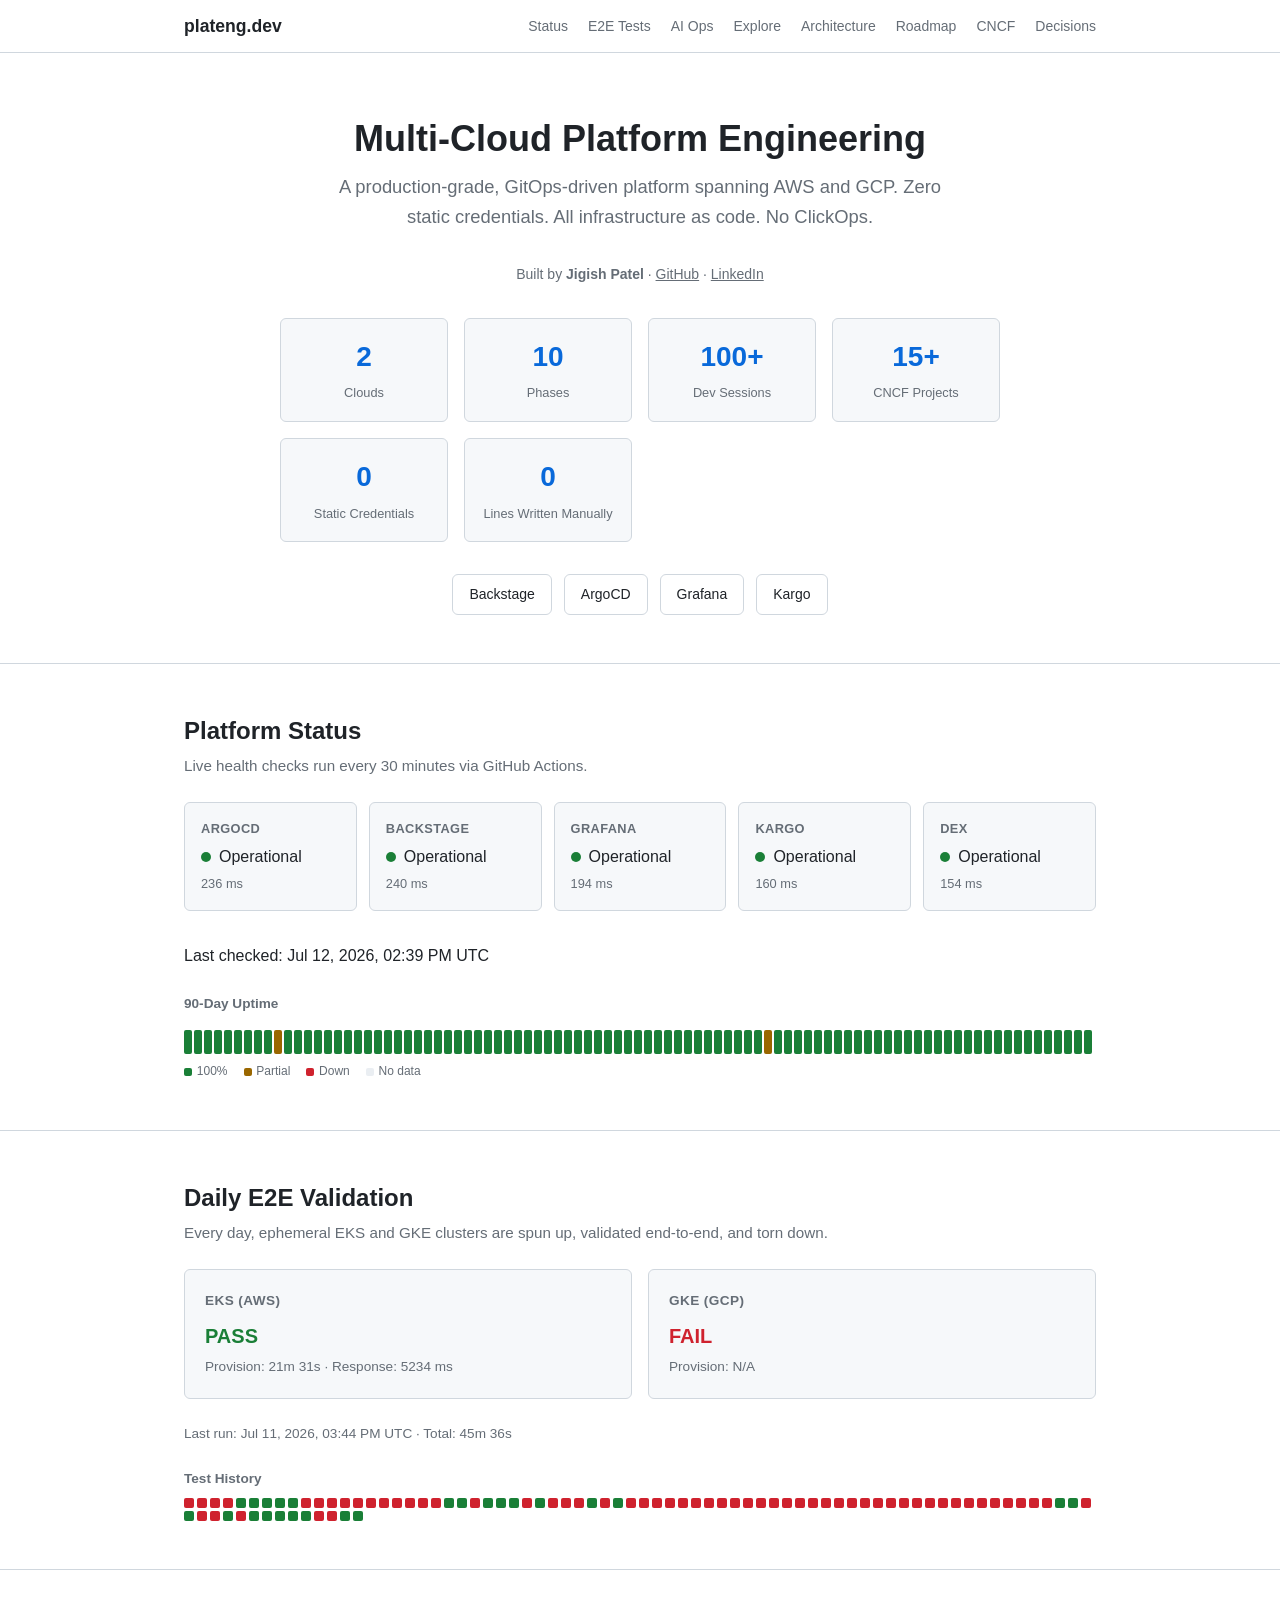
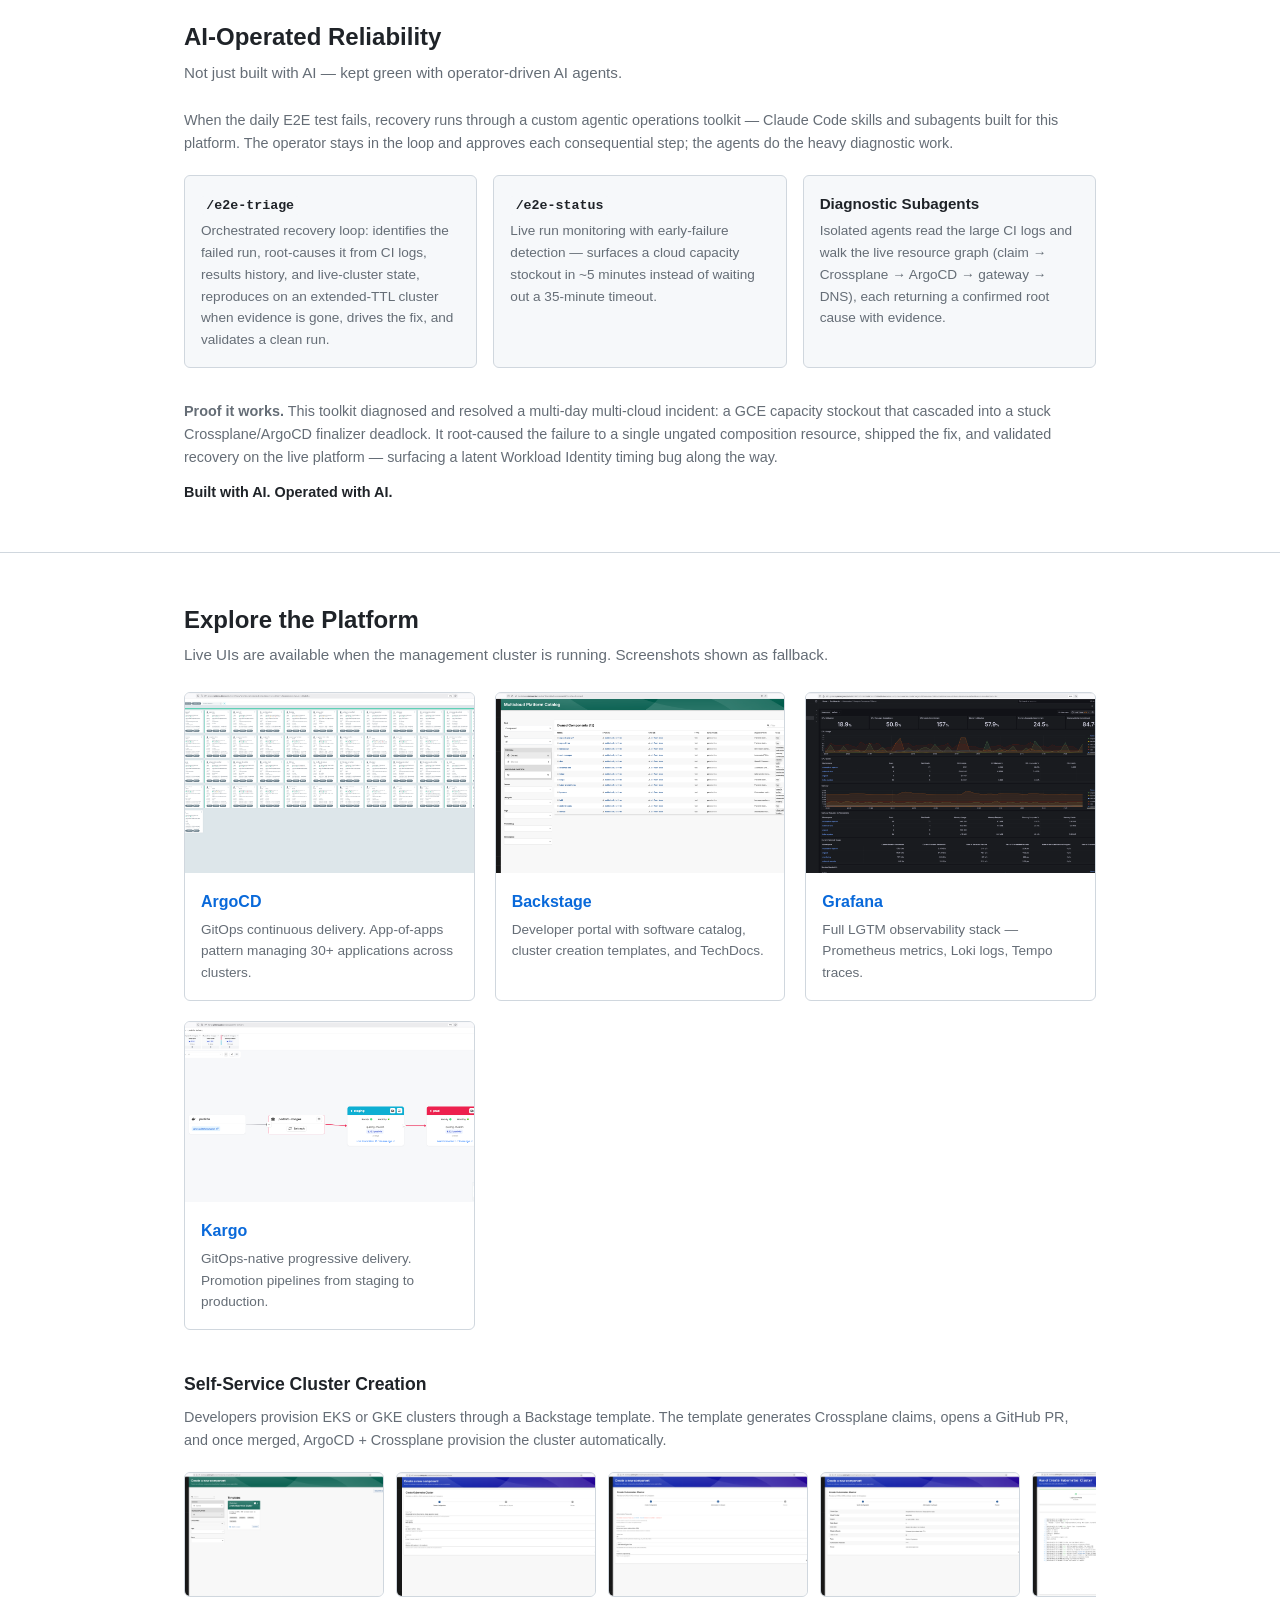
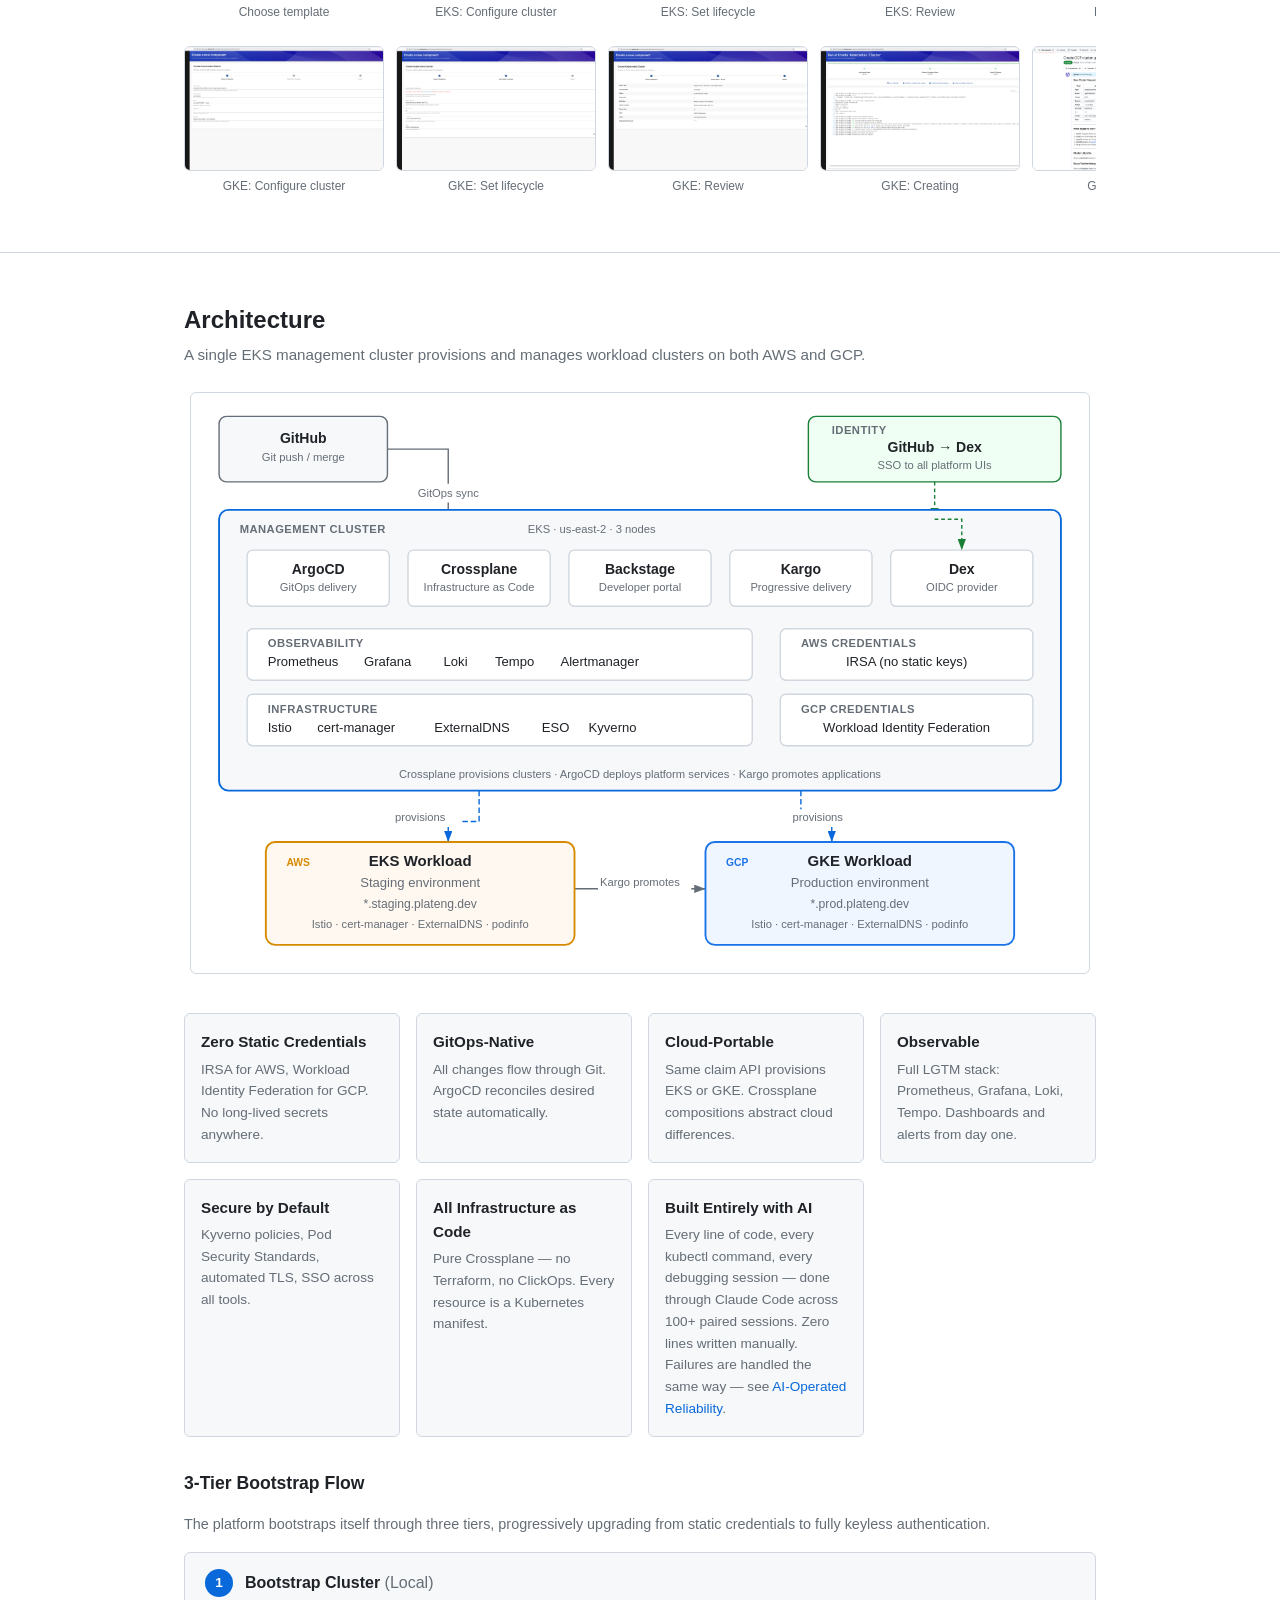
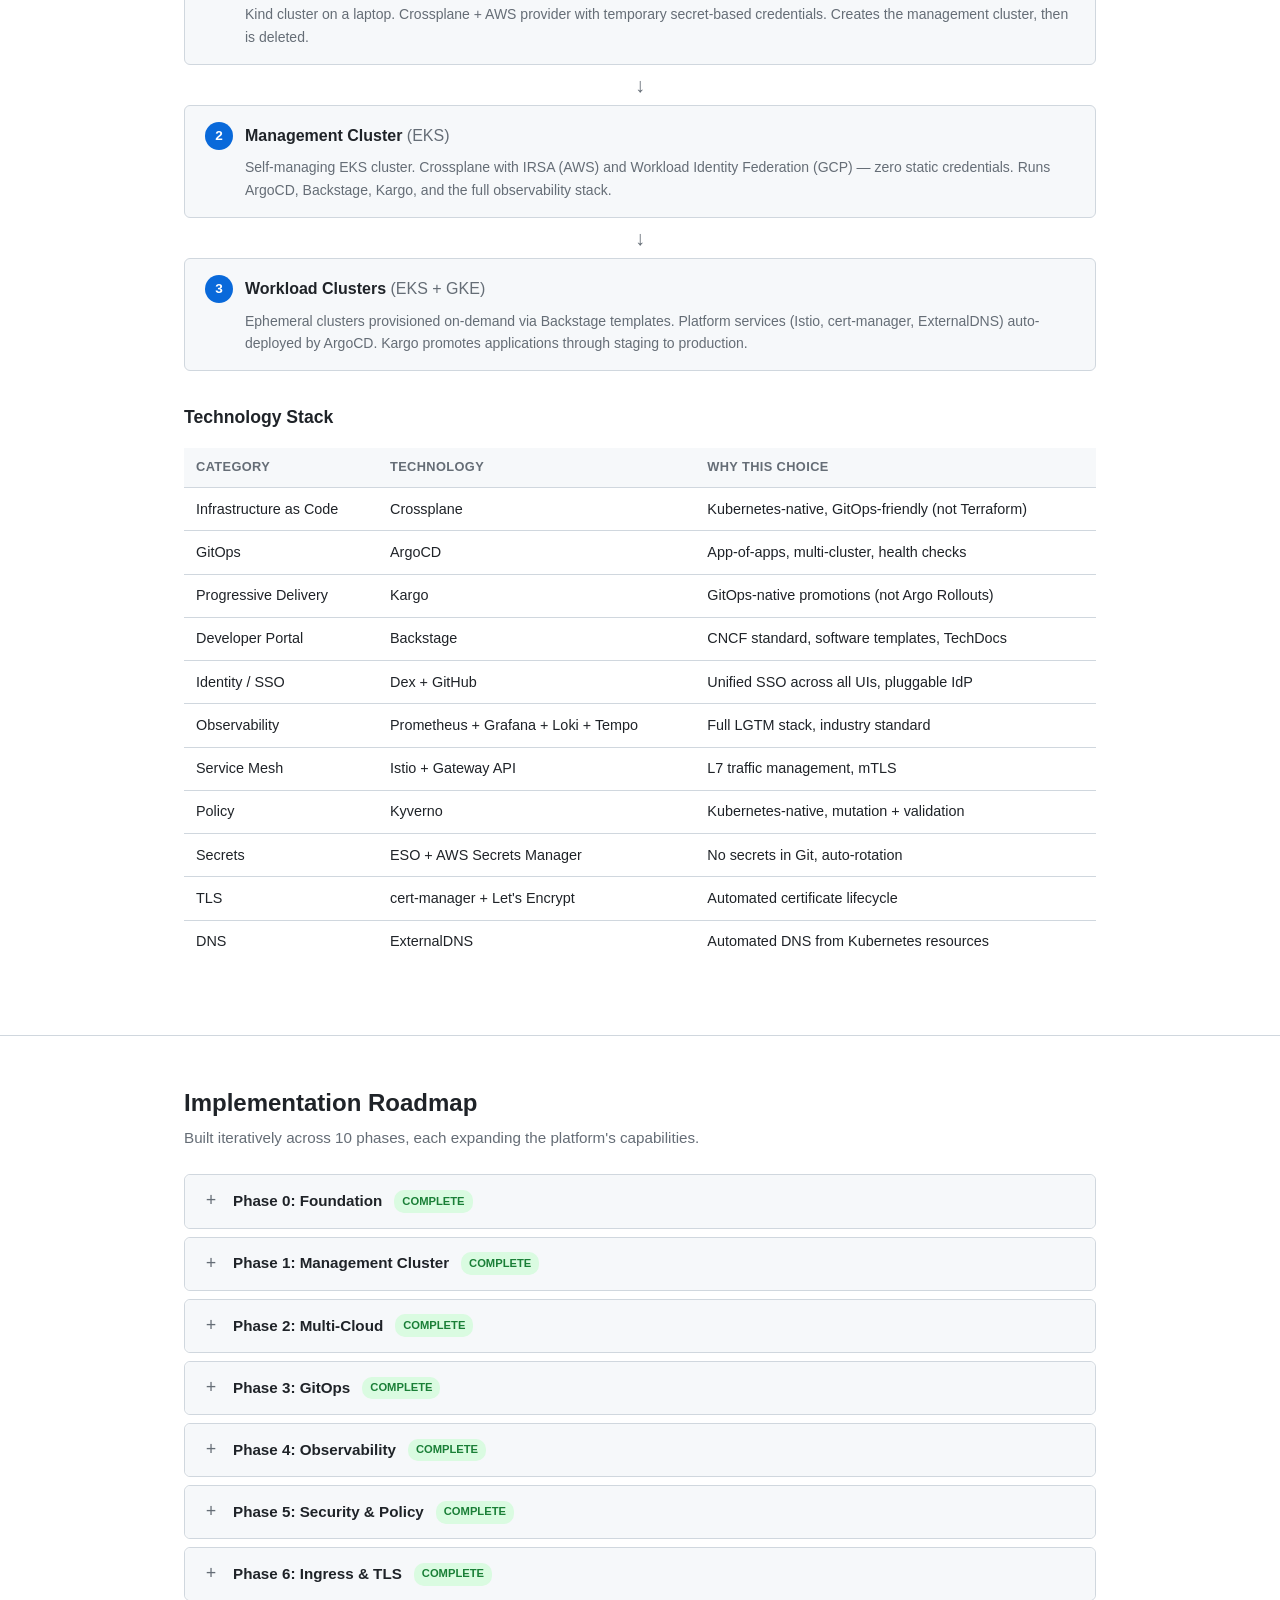
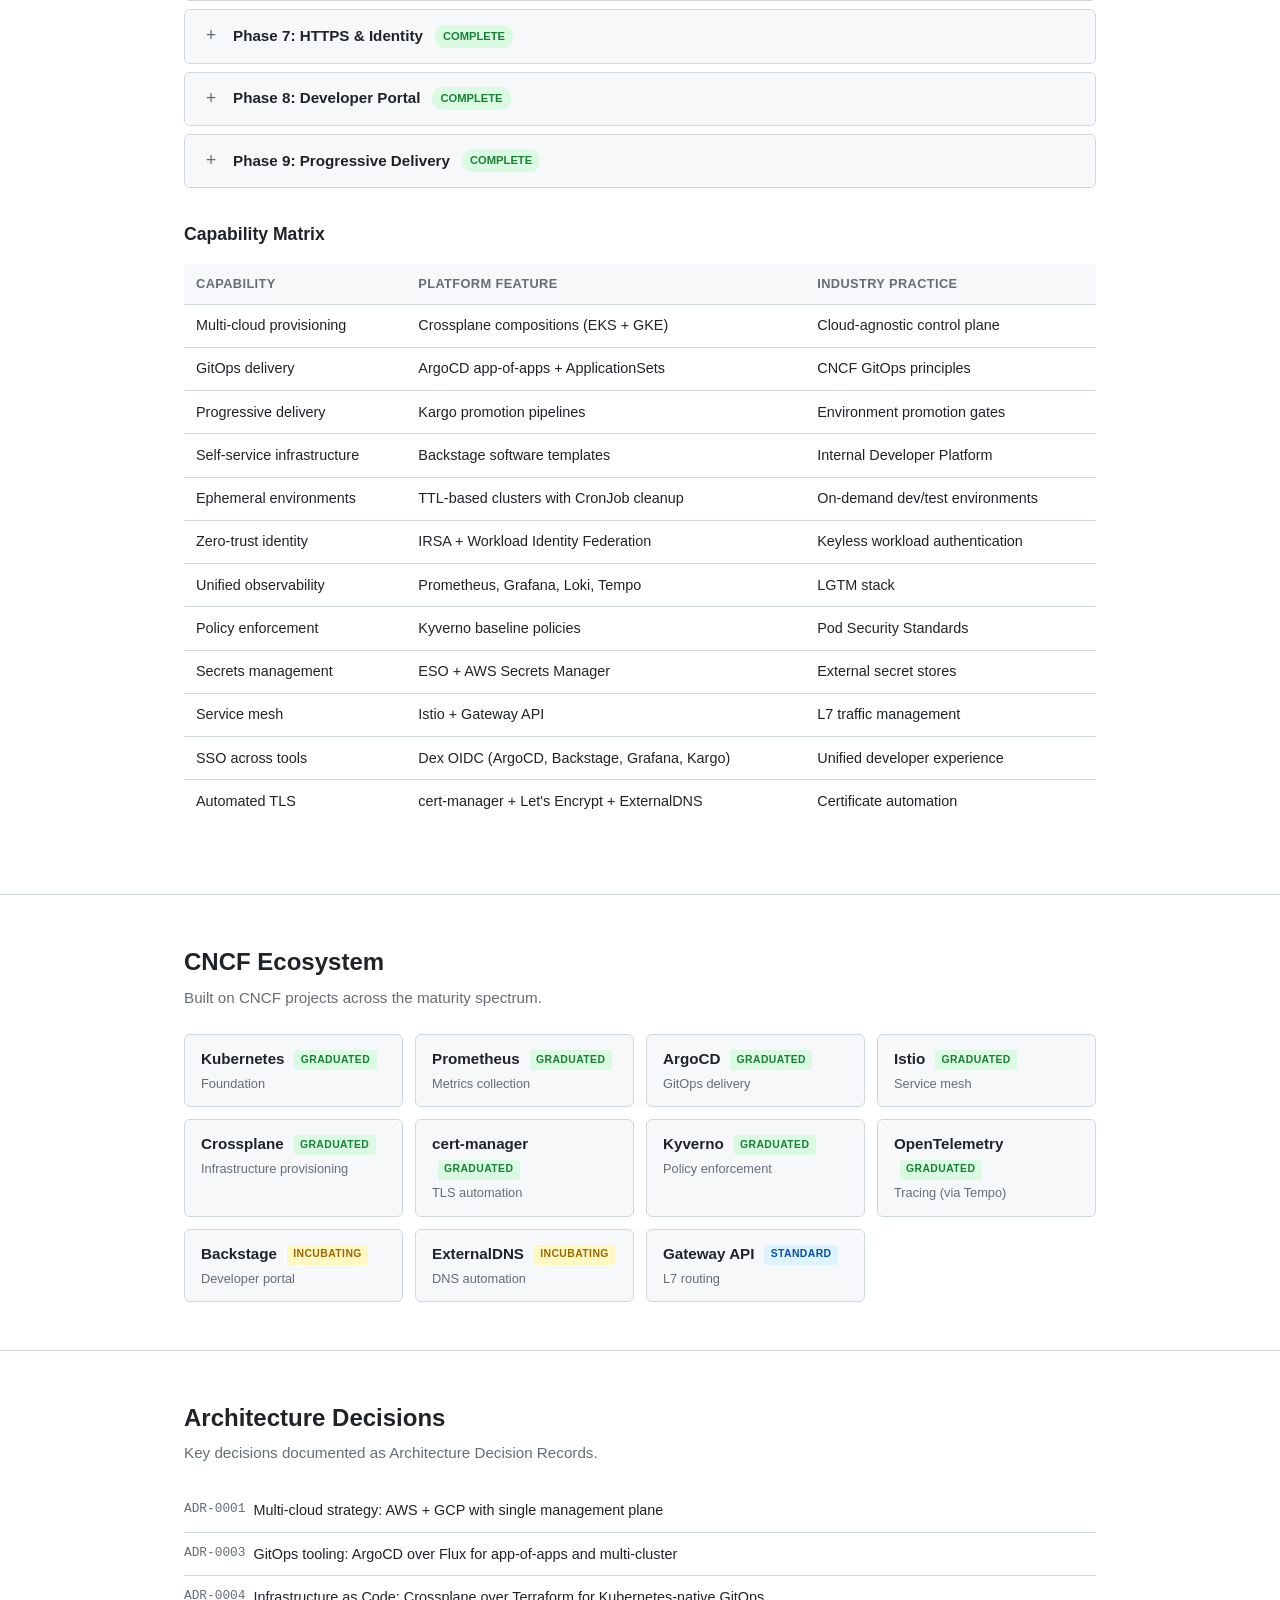
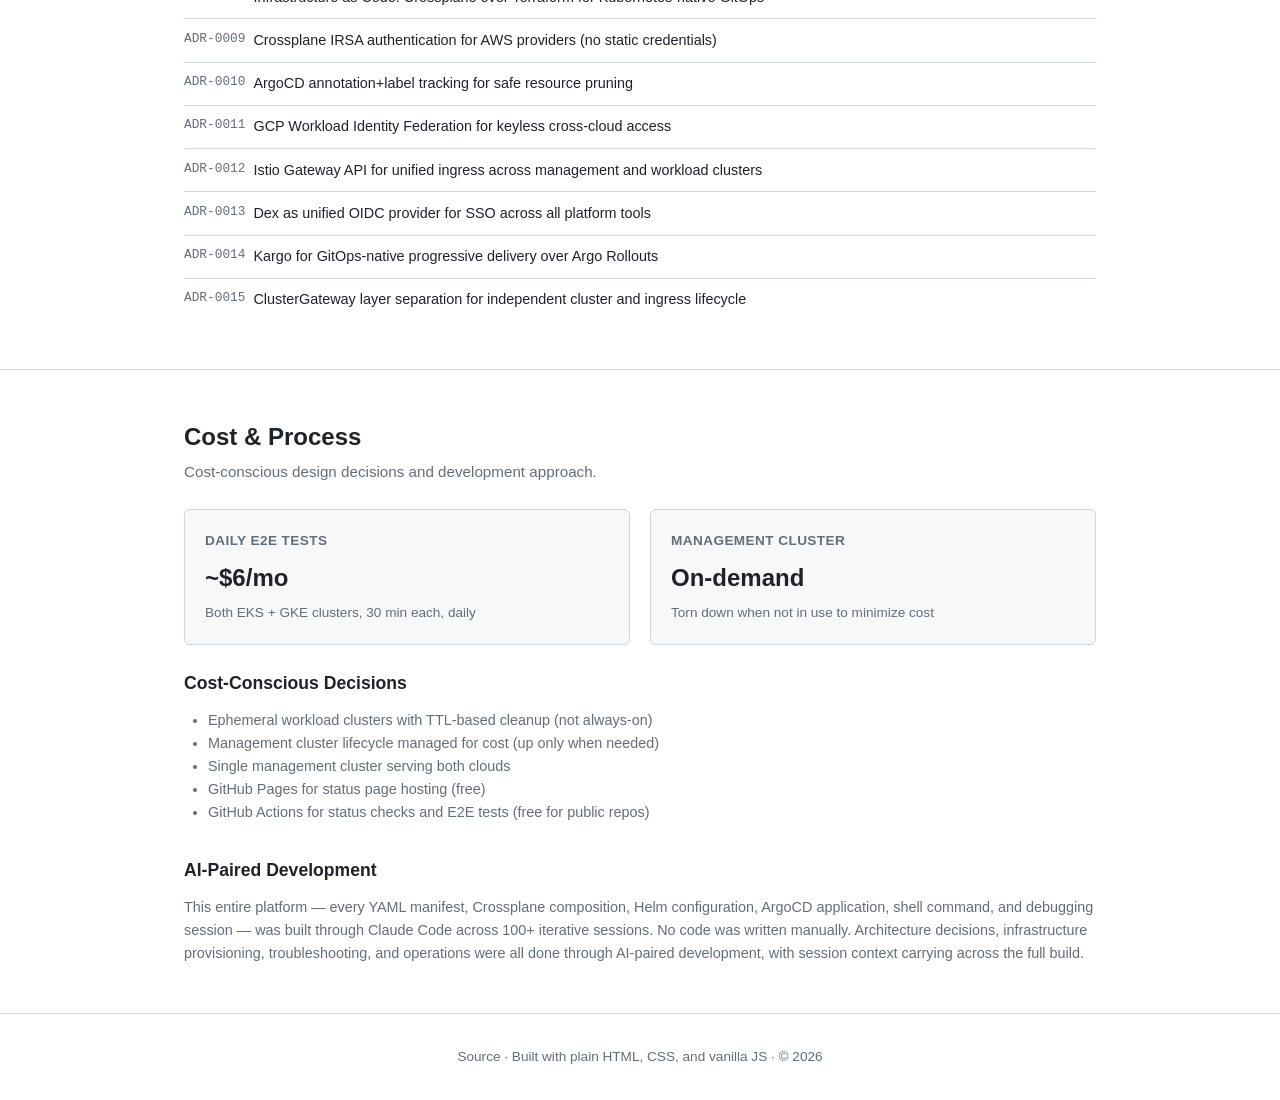
==== commit 2935c131: "feat: add AI-Operated Reliability section showcasing agentic ops toolkit New #ai-ops section after D" ====
--- a/index.html
+++ b/index.html
@@ -16,6 +16,7 @@
     <ul class="nav-links">
       <li><a href="#status">Status</a></li>
       <li><a href="#e2e">E2E Tests</a></li>
+      <li><a href="#ai-ops">AI Ops</a></li>
       <li><a href="#explore">Explore</a></li>
       <li><a href="#architecture">Architecture</a></li>
       <li><a href="#roadmap">Roadmap</a></li>
@@ -101,6 +102,55 @@
   </div>
 </section>
 
+<!-- ── AI-Operated Reliability ── -->
+<section id="ai-ops">
+  <div class="container">
+    <div class="section-header">
+      <h2>AI-Operated Reliability</h2>
+      <p>Not just built with AI &mdash; kept green with operator-driven AI agents.</p>
+    </div>
+
+    <p style="font-size: 0.9rem; color: var(--color-text-muted); margin-bottom: 1.25rem;">
+      When the daily E2E test fails, recovery runs through a custom agentic operations
+      toolkit &mdash; Claude Code skills and subagents built for this platform. The operator
+      stays in the loop and approves each consequential step; the agents do the heavy
+      diagnostic work.
+    </p>
+
+    <div class="principles">
+      <div class="principle">
+        <h3><code>/e2e-triage</code></h3>
+        <p>Orchestrated recovery loop: identifies the failed run, root-causes it from CI logs,
+        results history, and live-cluster state, reproduces on an extended-TTL cluster when
+        evidence is gone, drives the fix, and validates a clean run.</p>
+      </div>
+      <div class="principle">
+        <h3><code>/e2e-status</code></h3>
+        <p>Live run monitoring with early-failure detection &mdash; surfaces a cloud capacity
+        stockout in ~5 minutes instead of waiting out a 35-minute timeout.</p>
+      </div>
+      <div class="principle">
+        <h3>Diagnostic Subagents</h3>
+        <p>Isolated agents read the large CI logs and walk the live resource graph
+        (claim &rarr; Crossplane &rarr; ArgoCD &rarr; gateway &rarr; DNS), each returning a
+        confirmed root cause with evidence.</p>
+      </div>
+    </div>
+
+    <p style="font-size: 0.9rem; color: var(--color-text-muted); margin-bottom: 0.75rem;">
+      <strong>Proof it works.</strong> This toolkit diagnosed and resolved a multi-day
+      multi-cloud incident: a GCE capacity stockout that cascaded into a stuck
+      Crossplane/ArgoCD finalizer deadlock. It root-caused the failure to a single ungated
+      composition resource, shipped the fix, and validated recovery on the live platform
+      &mdash; surfacing a latent Workload Identity timing bug along the way.
+    </p>
+
+    <p style="font-size: 0.9rem; font-weight: 600;">
+      Built with AI. Operated with AI.
+    </p>
+  </div>
+</section>
+
 <!-- ── Live UIs / Screenshots ── -->
 <section id="explore">
   <div class="container">
@@ -247,7 +297,7 @@
       </div>
       <div class="principle">
         <h3>Built Entirely with AI</h3>
-        <p>Every line of code, every kubectl command, every debugging session &mdash; done through Claude Code across 100+ paired sessions. Zero lines written manually.</p>
+        <p>Every line of code, every kubectl command, every debugging session &mdash; done through Claude Code across 100+ paired sessions. Zero lines written manually. Failures are handled the same way &mdash; see <a href="#ai-ops">AI-Operated Reliability</a>.</p>
       </div>
     </div>
 
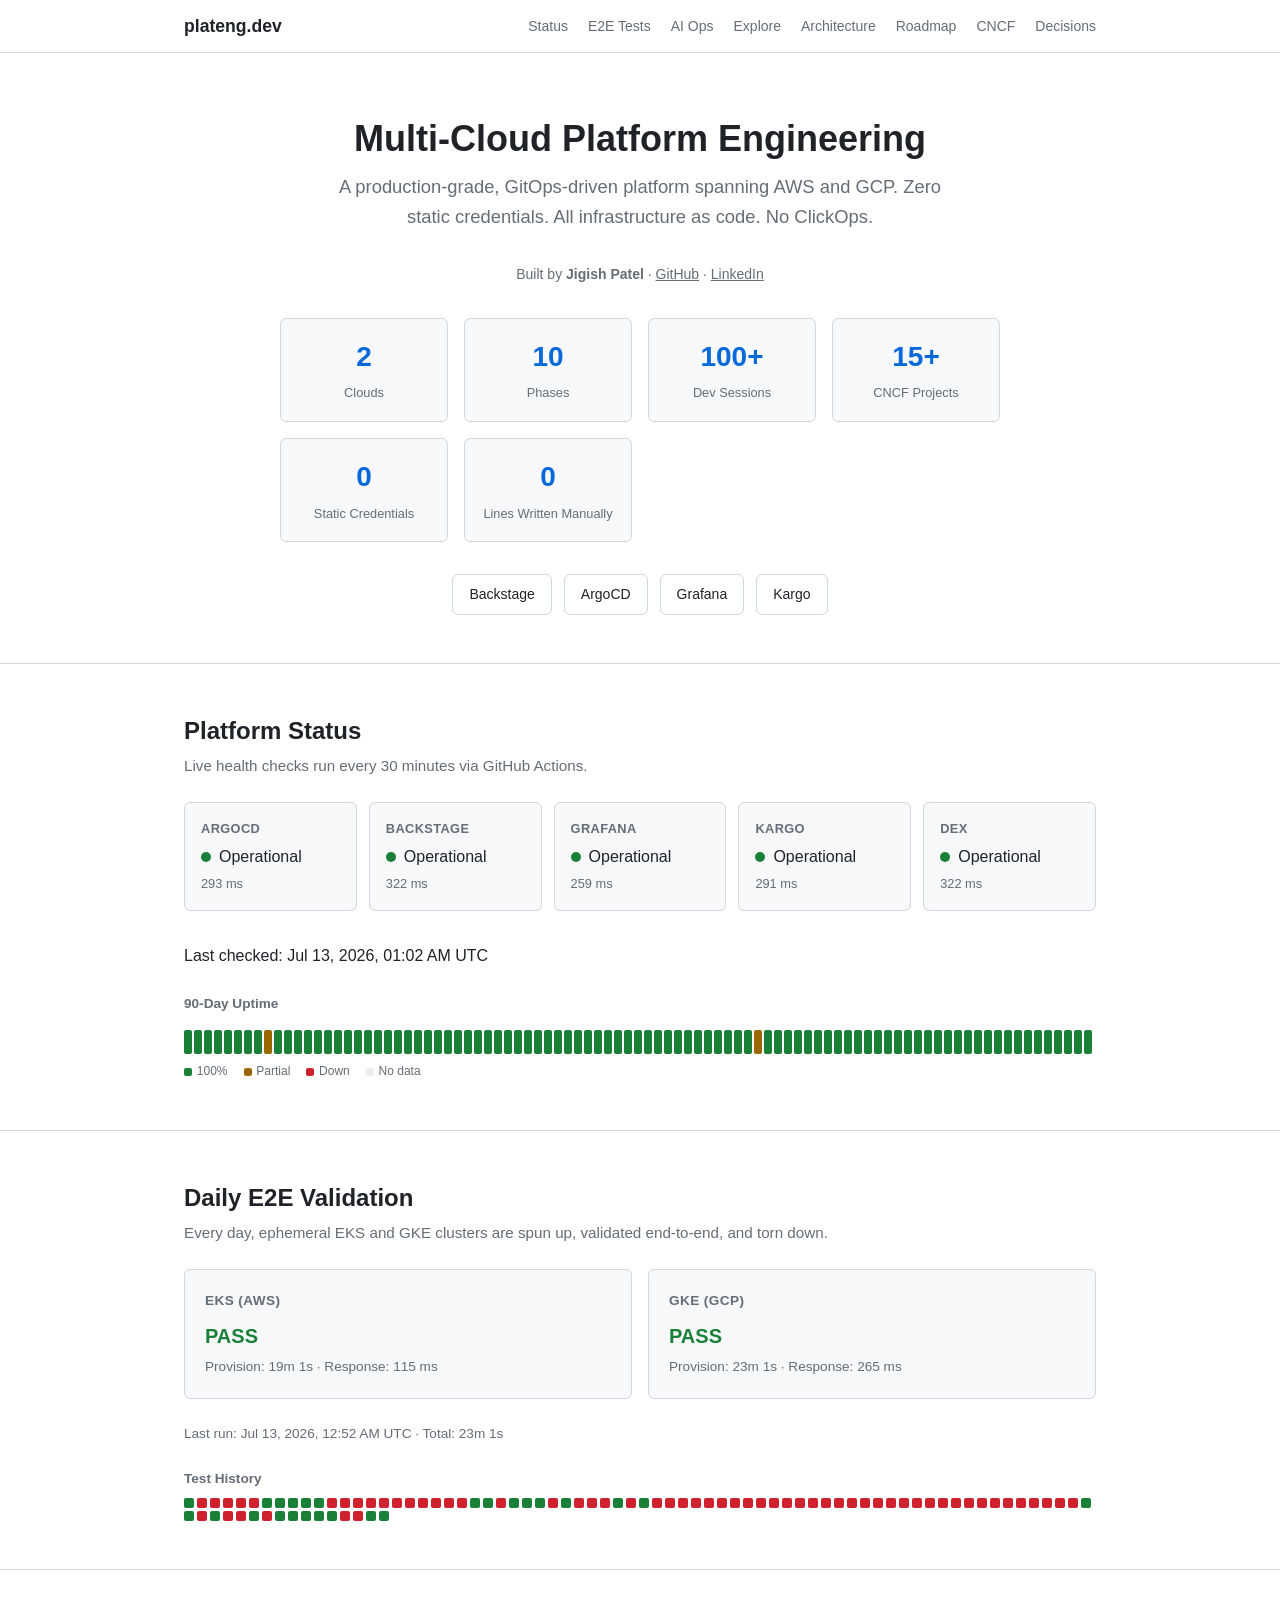
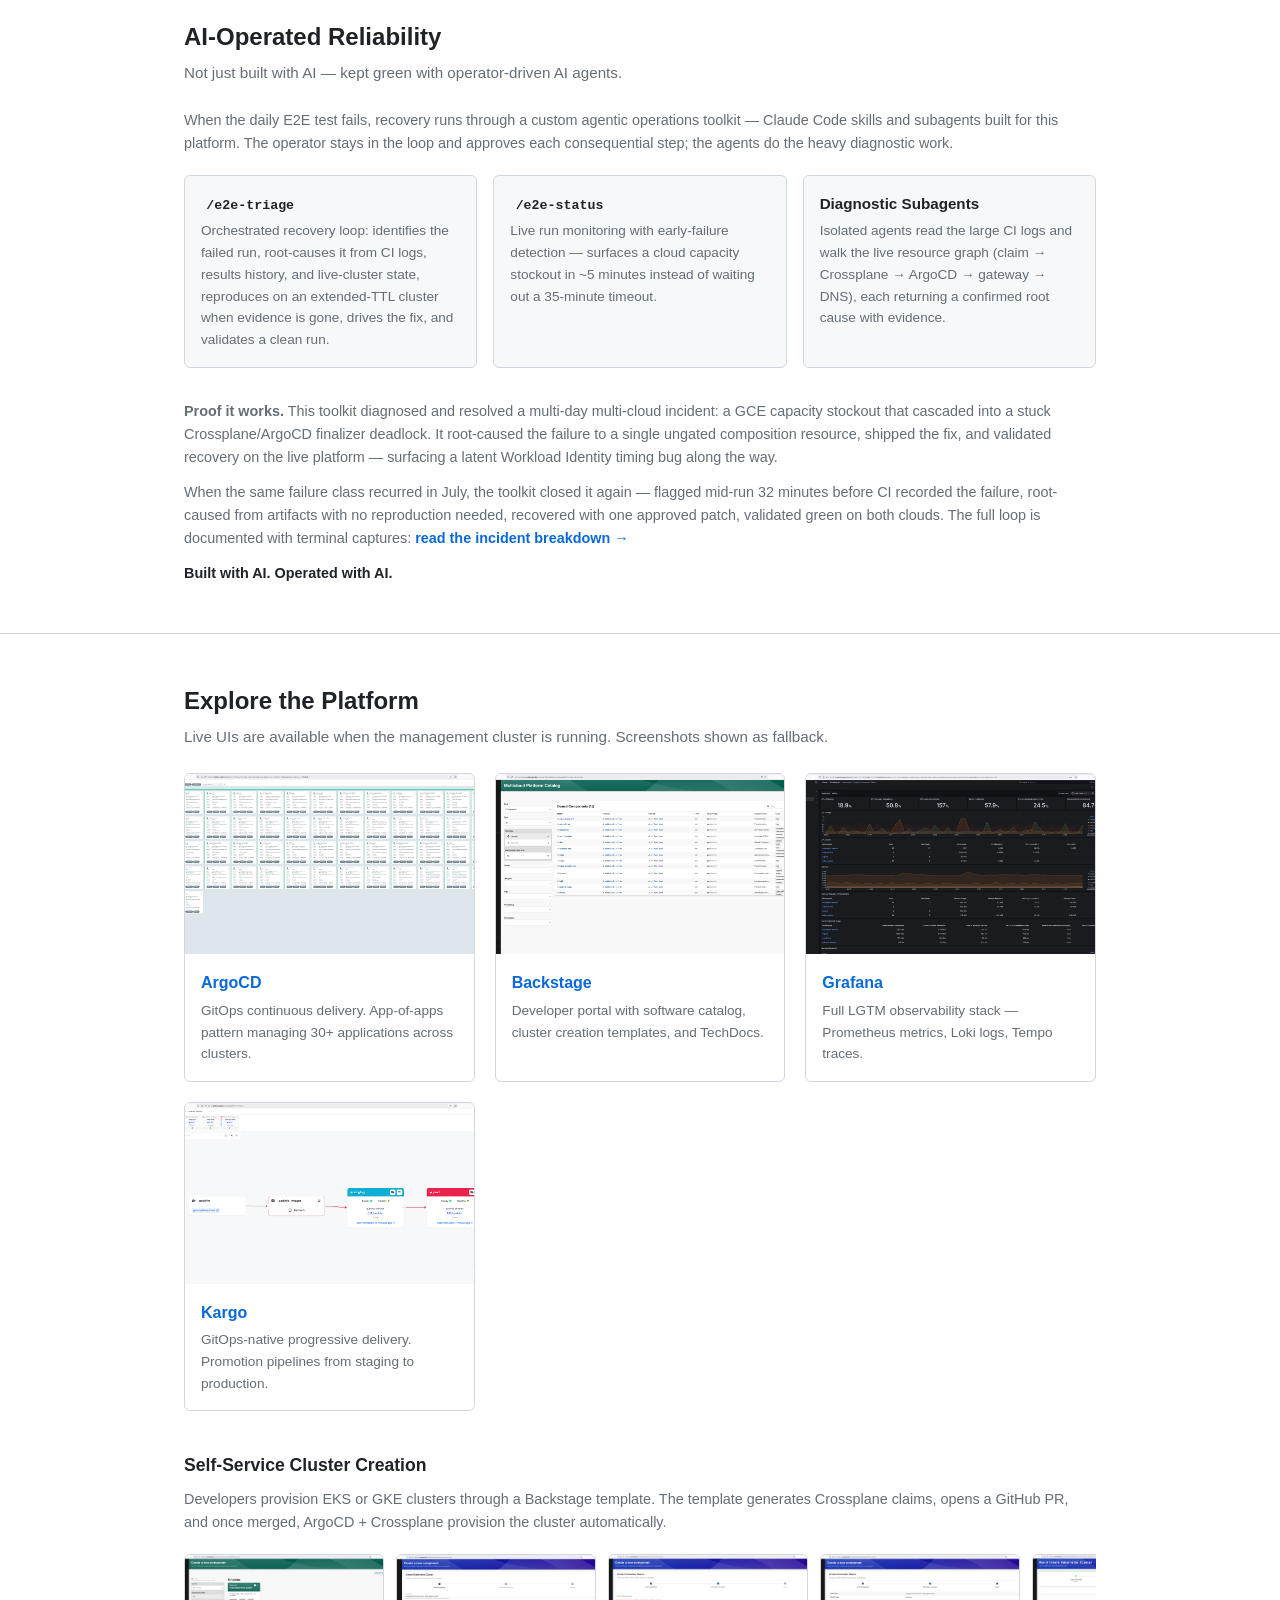
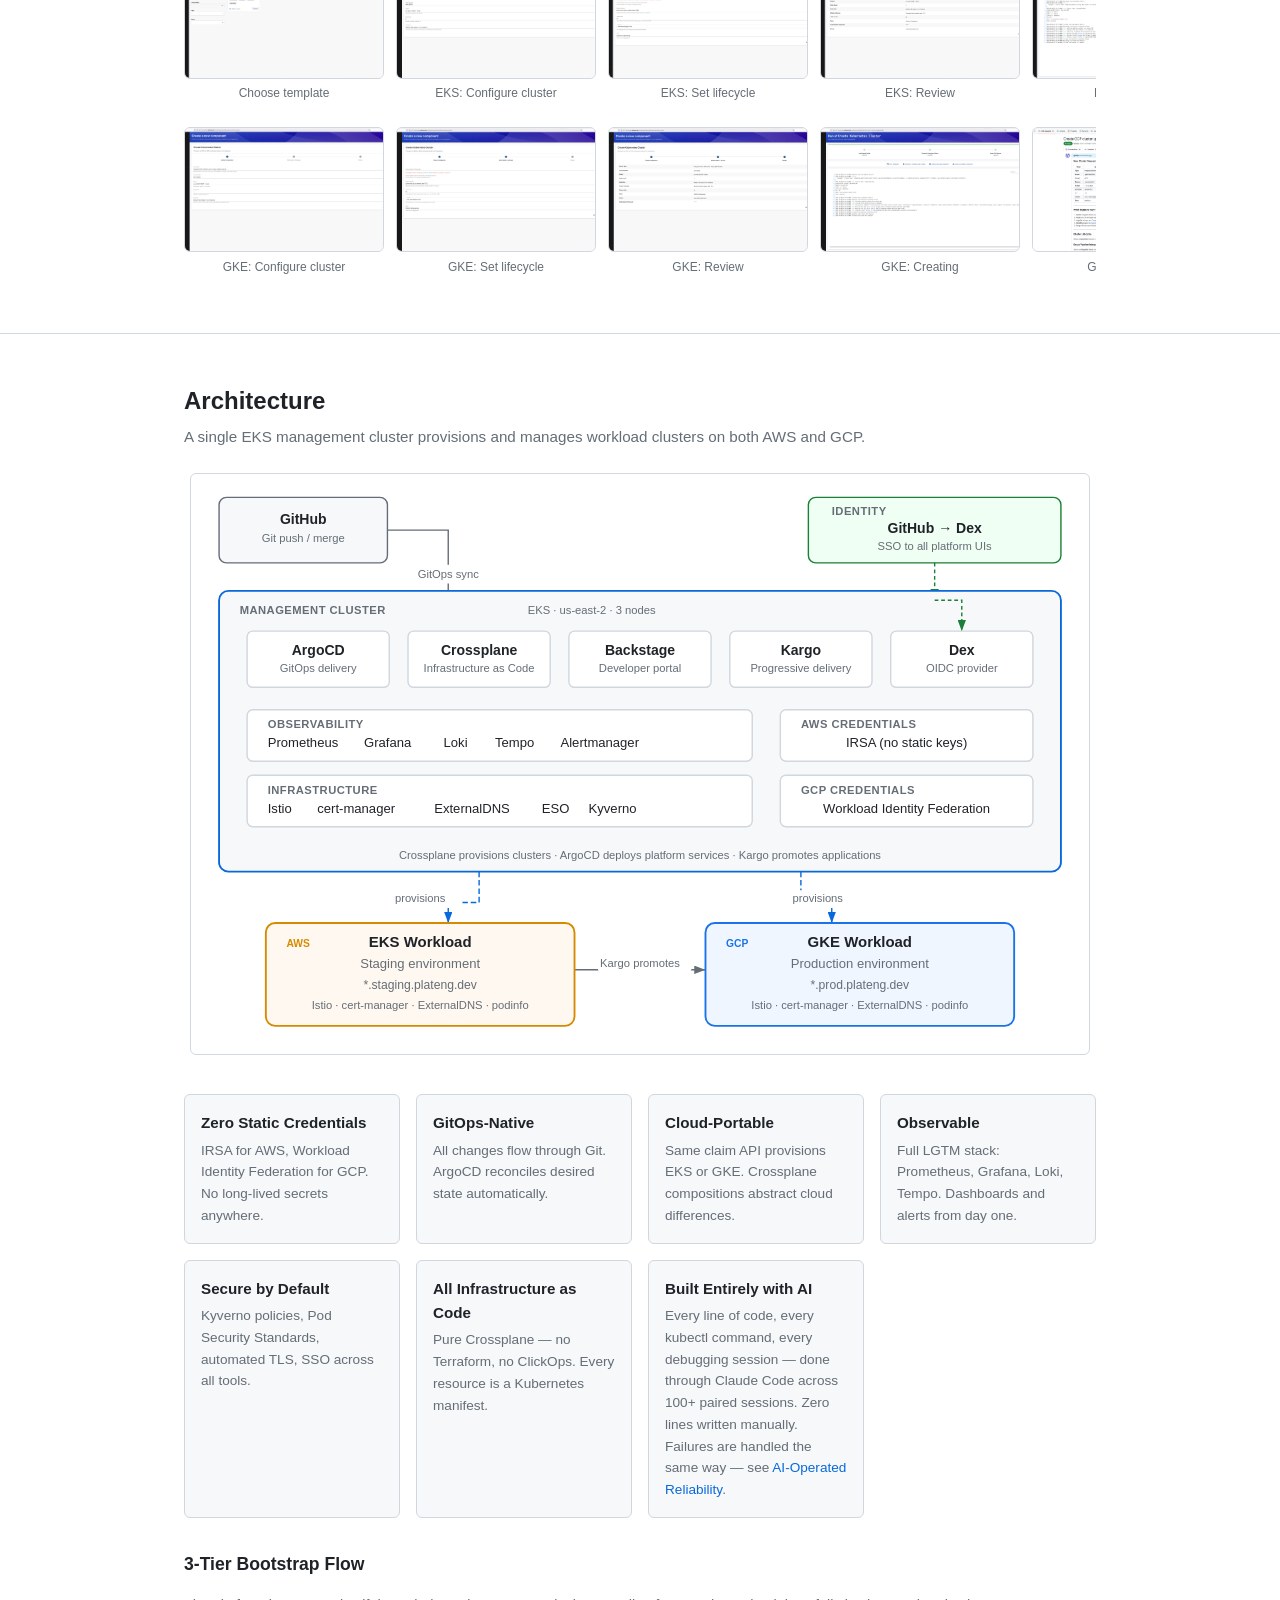
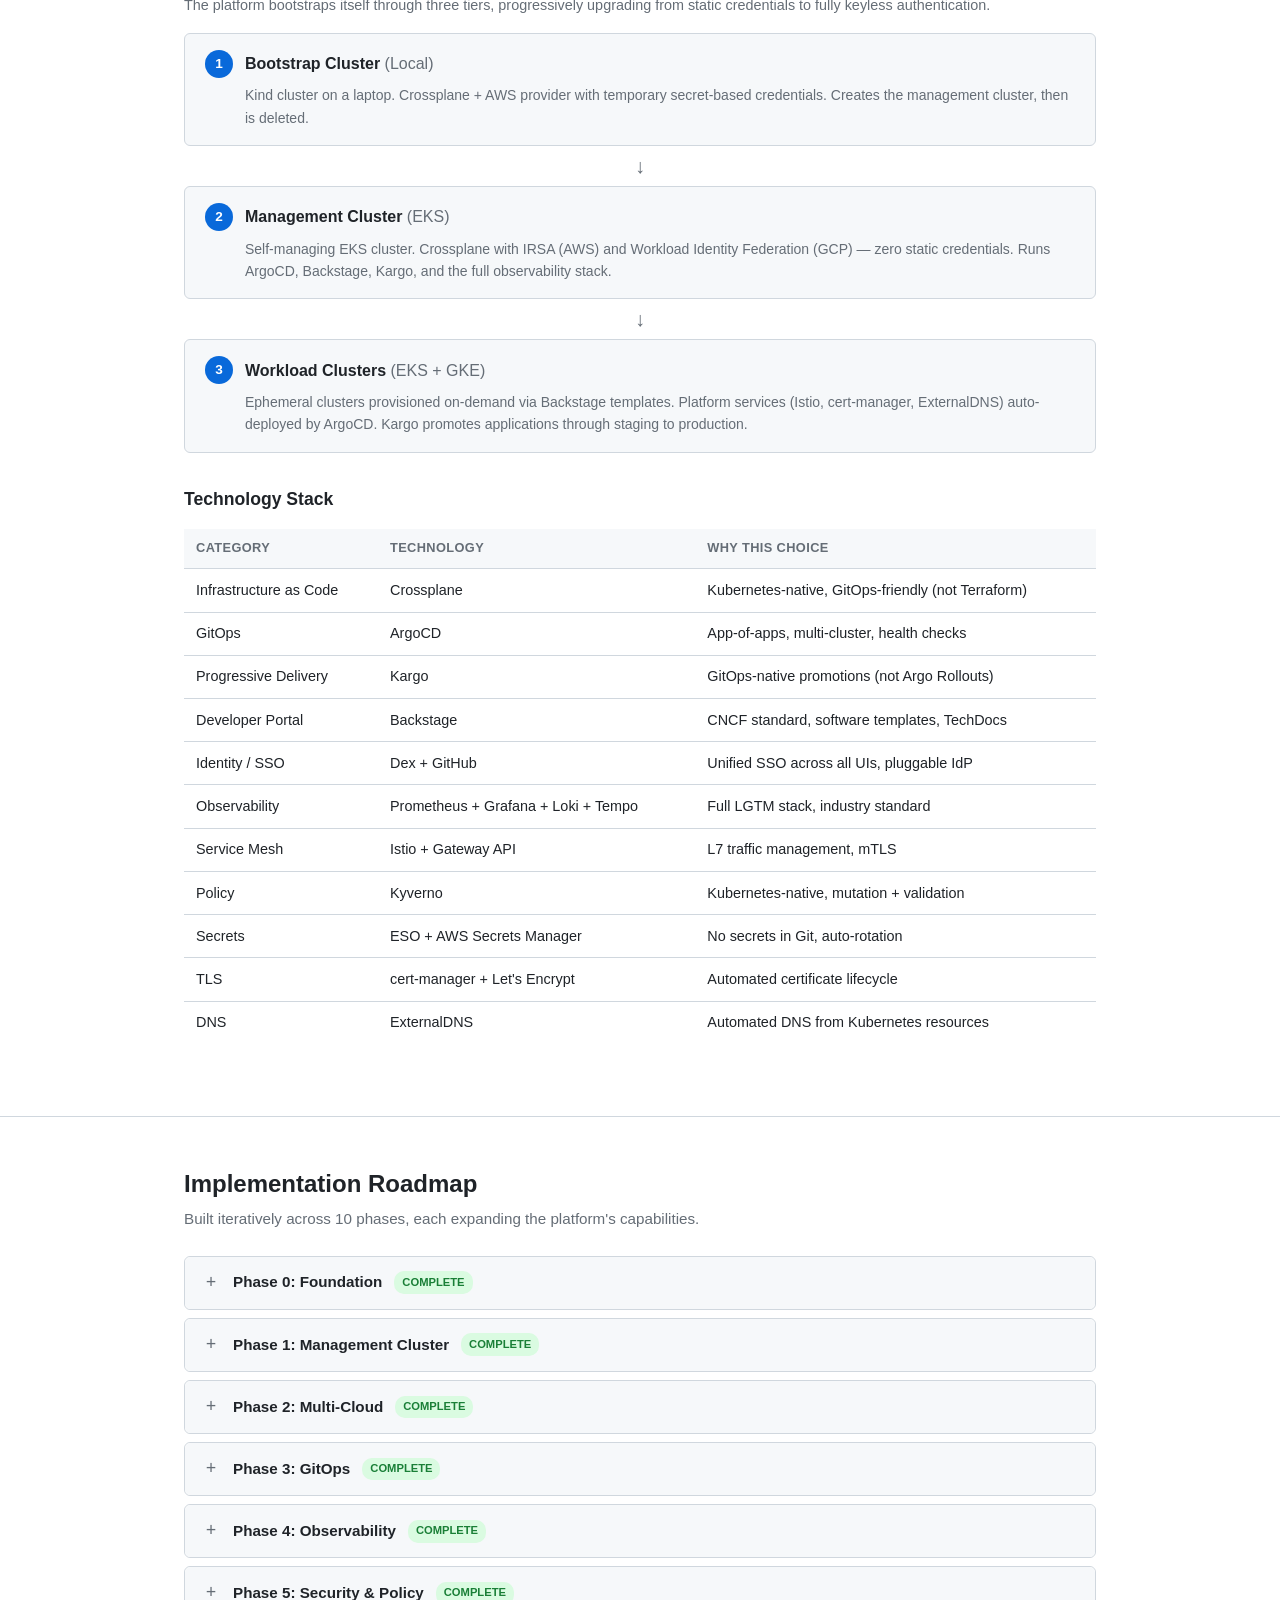
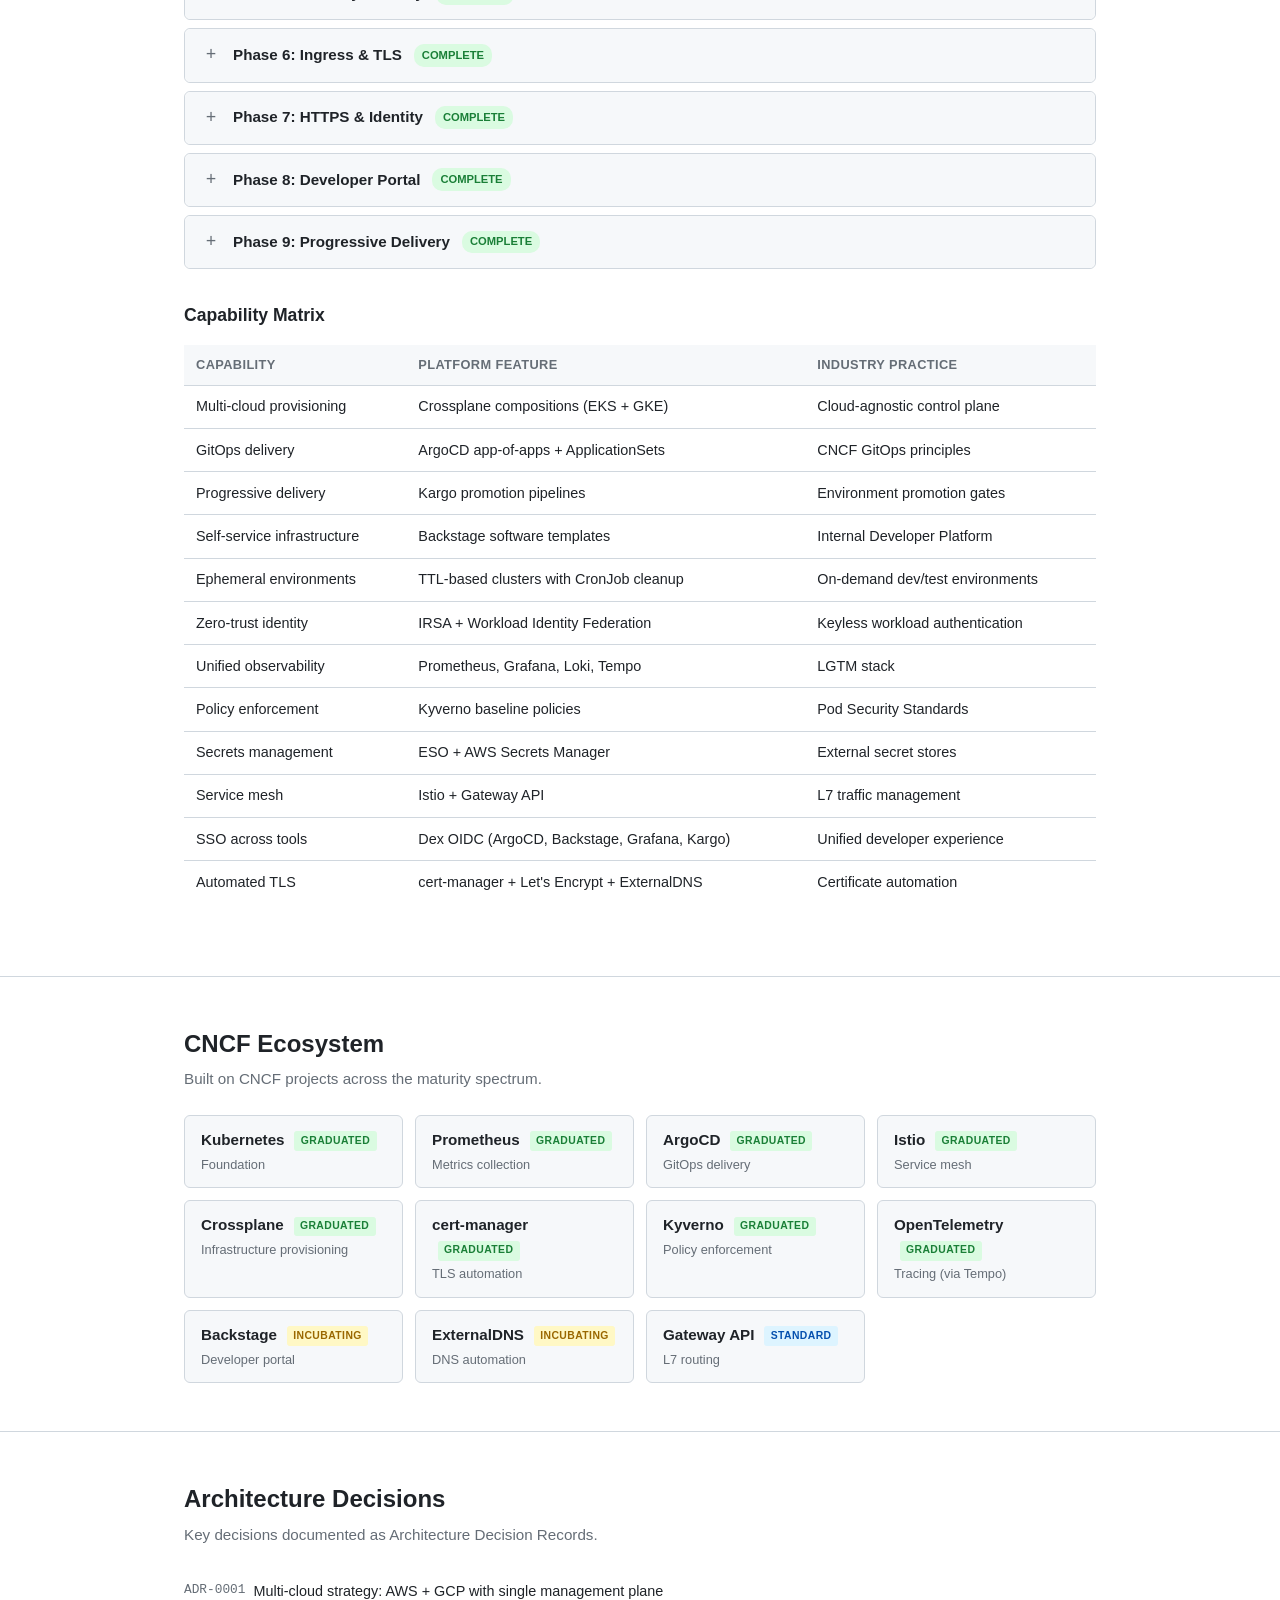
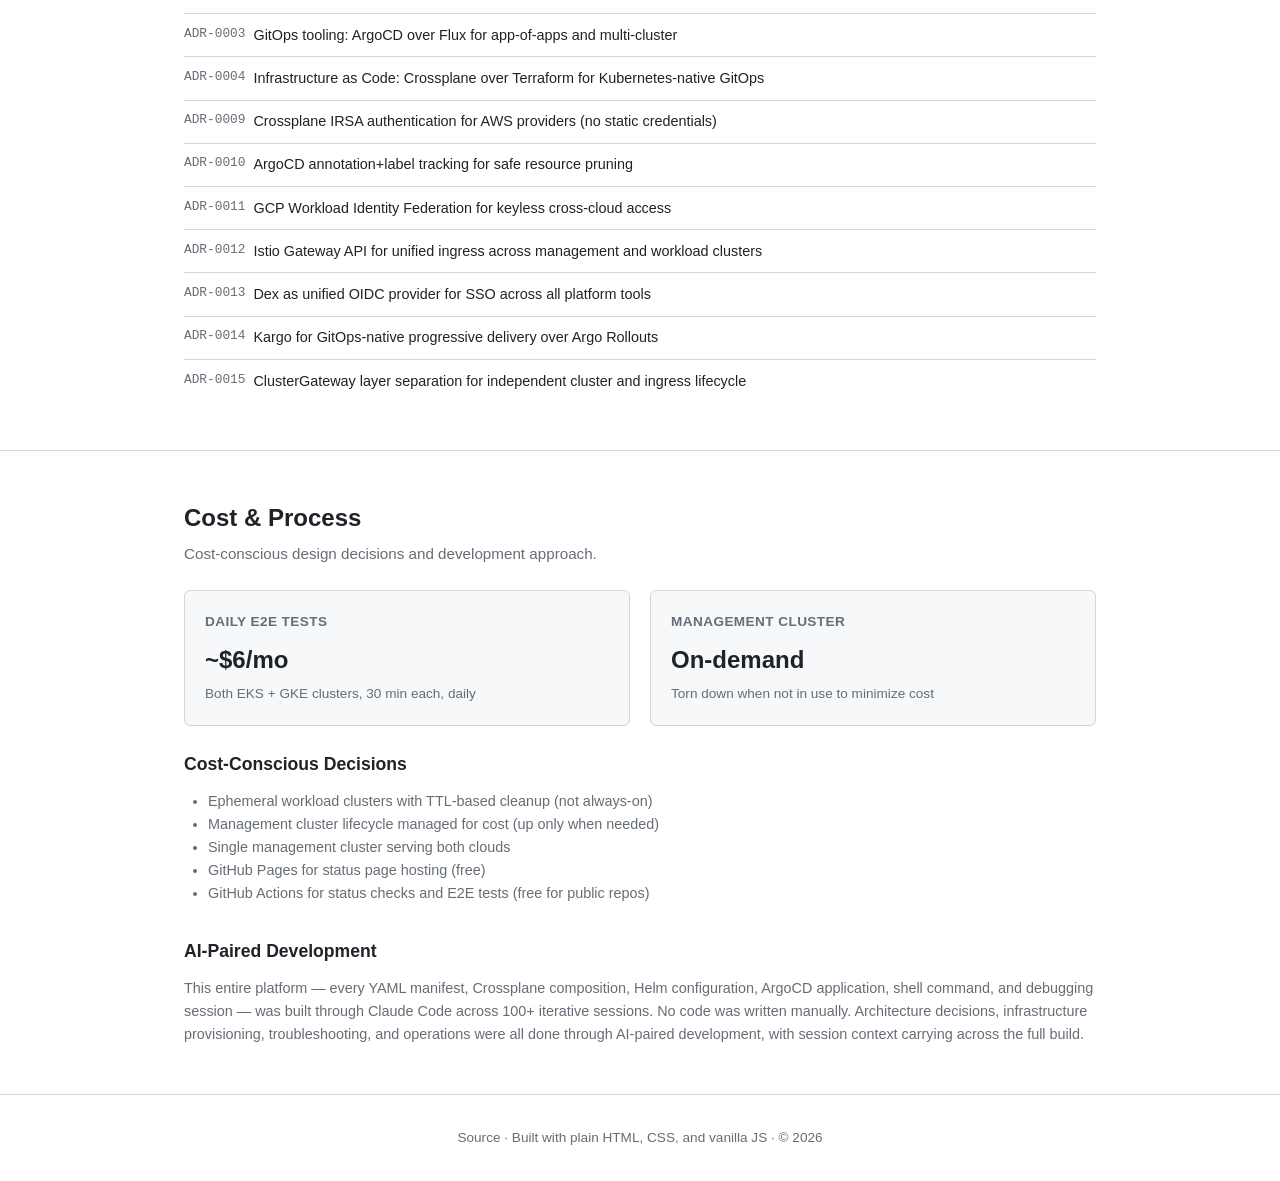
==== commit 78389e12: "feat: add incident breakdown page for July GKE deadlock outage Full write-up of the 5-day GKE e2e ou" ====
--- a/index.html
+++ b/index.html
@@ -145,6 +145,14 @@
       &mdash; surfacing a latent Workload Identity timing bug along the way.
     </p>
 
+    <p style="font-size: 0.9rem; color: var(--color-text-muted); margin-bottom: 0.75rem;">
+      When the same failure class recurred in July, the toolkit closed it again &mdash;
+      flagged mid-run 32 minutes before CI recorded the failure, root-caused from artifacts
+      with no reproduction needed, recovered with one approved patch, validated green on both
+      clouds. The full loop is documented with terminal captures:
+      <a href="incident-2026-07-gke-deadlock.html"><strong>read the incident breakdown &rarr;</strong></a>
+    </p>
+
     <p style="font-size: 0.9rem; font-weight: 600;">
       Built with AI. Operated with AI.
     </p>
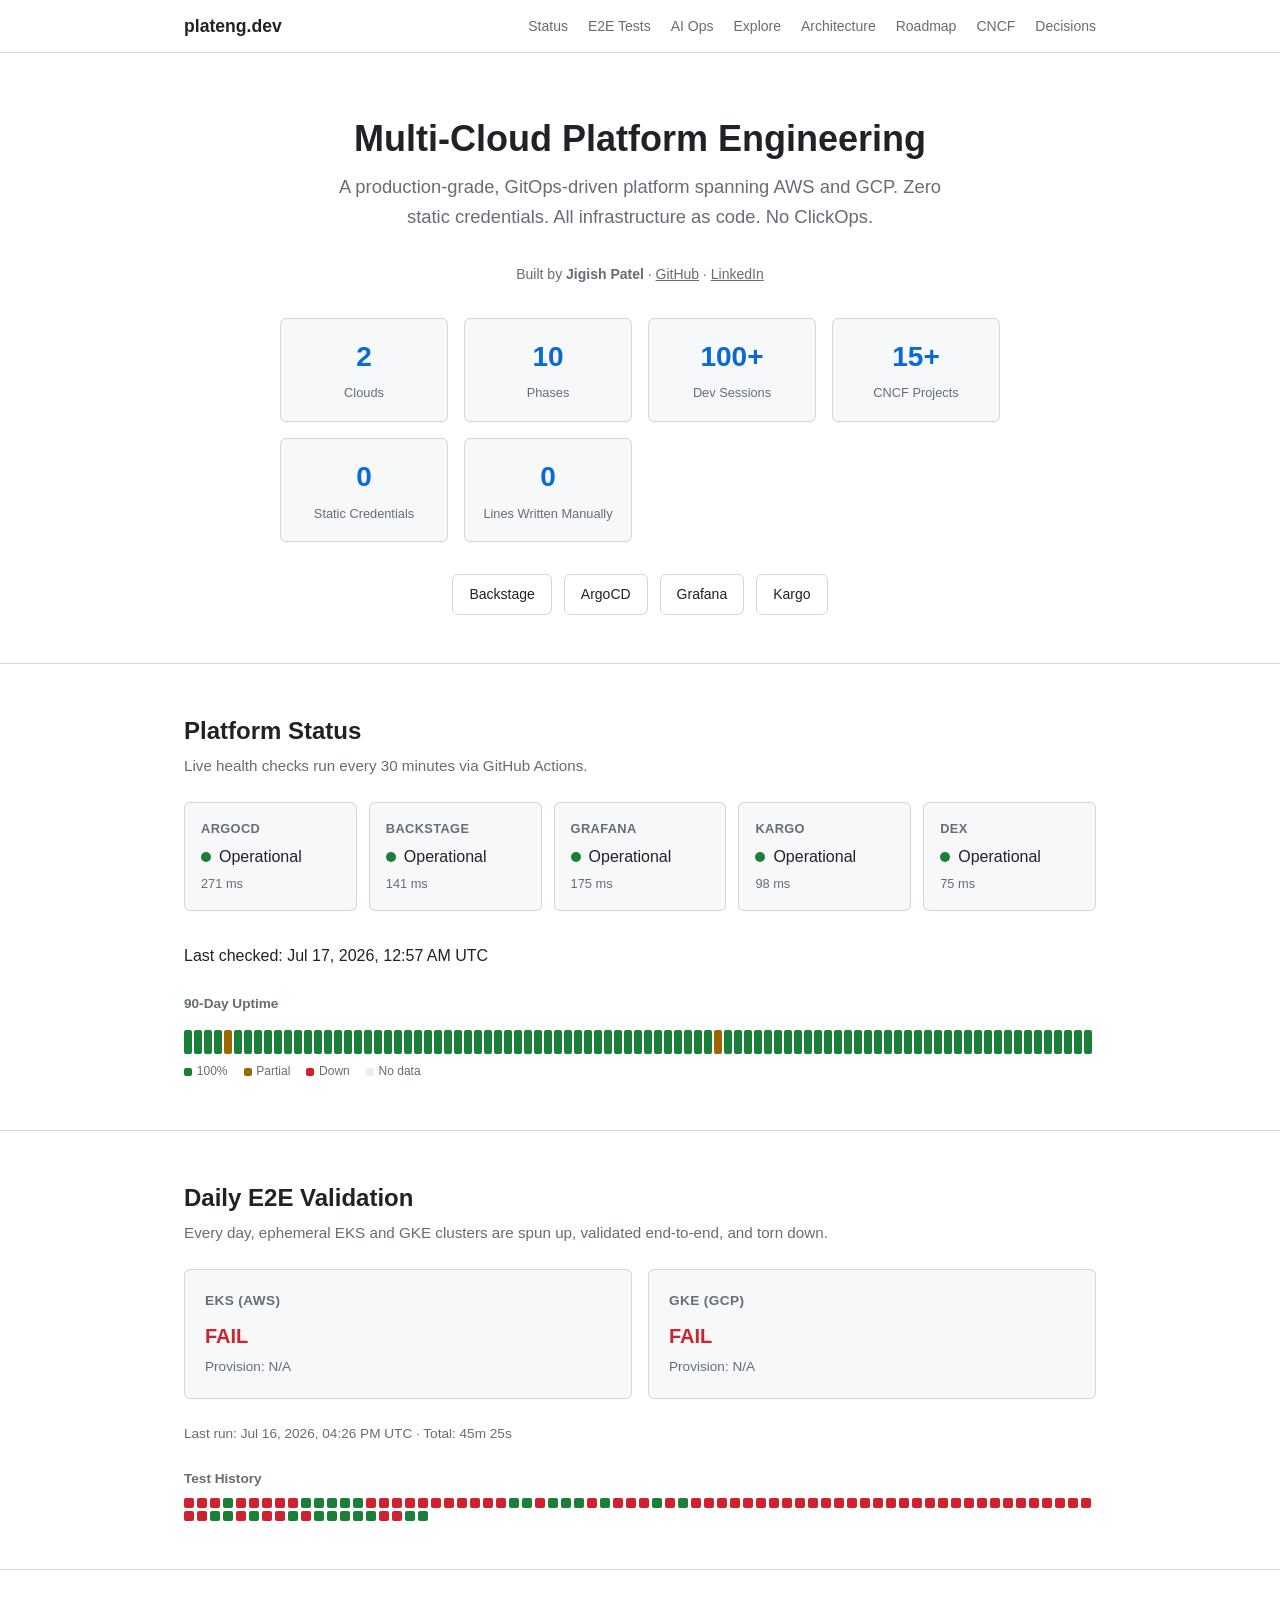
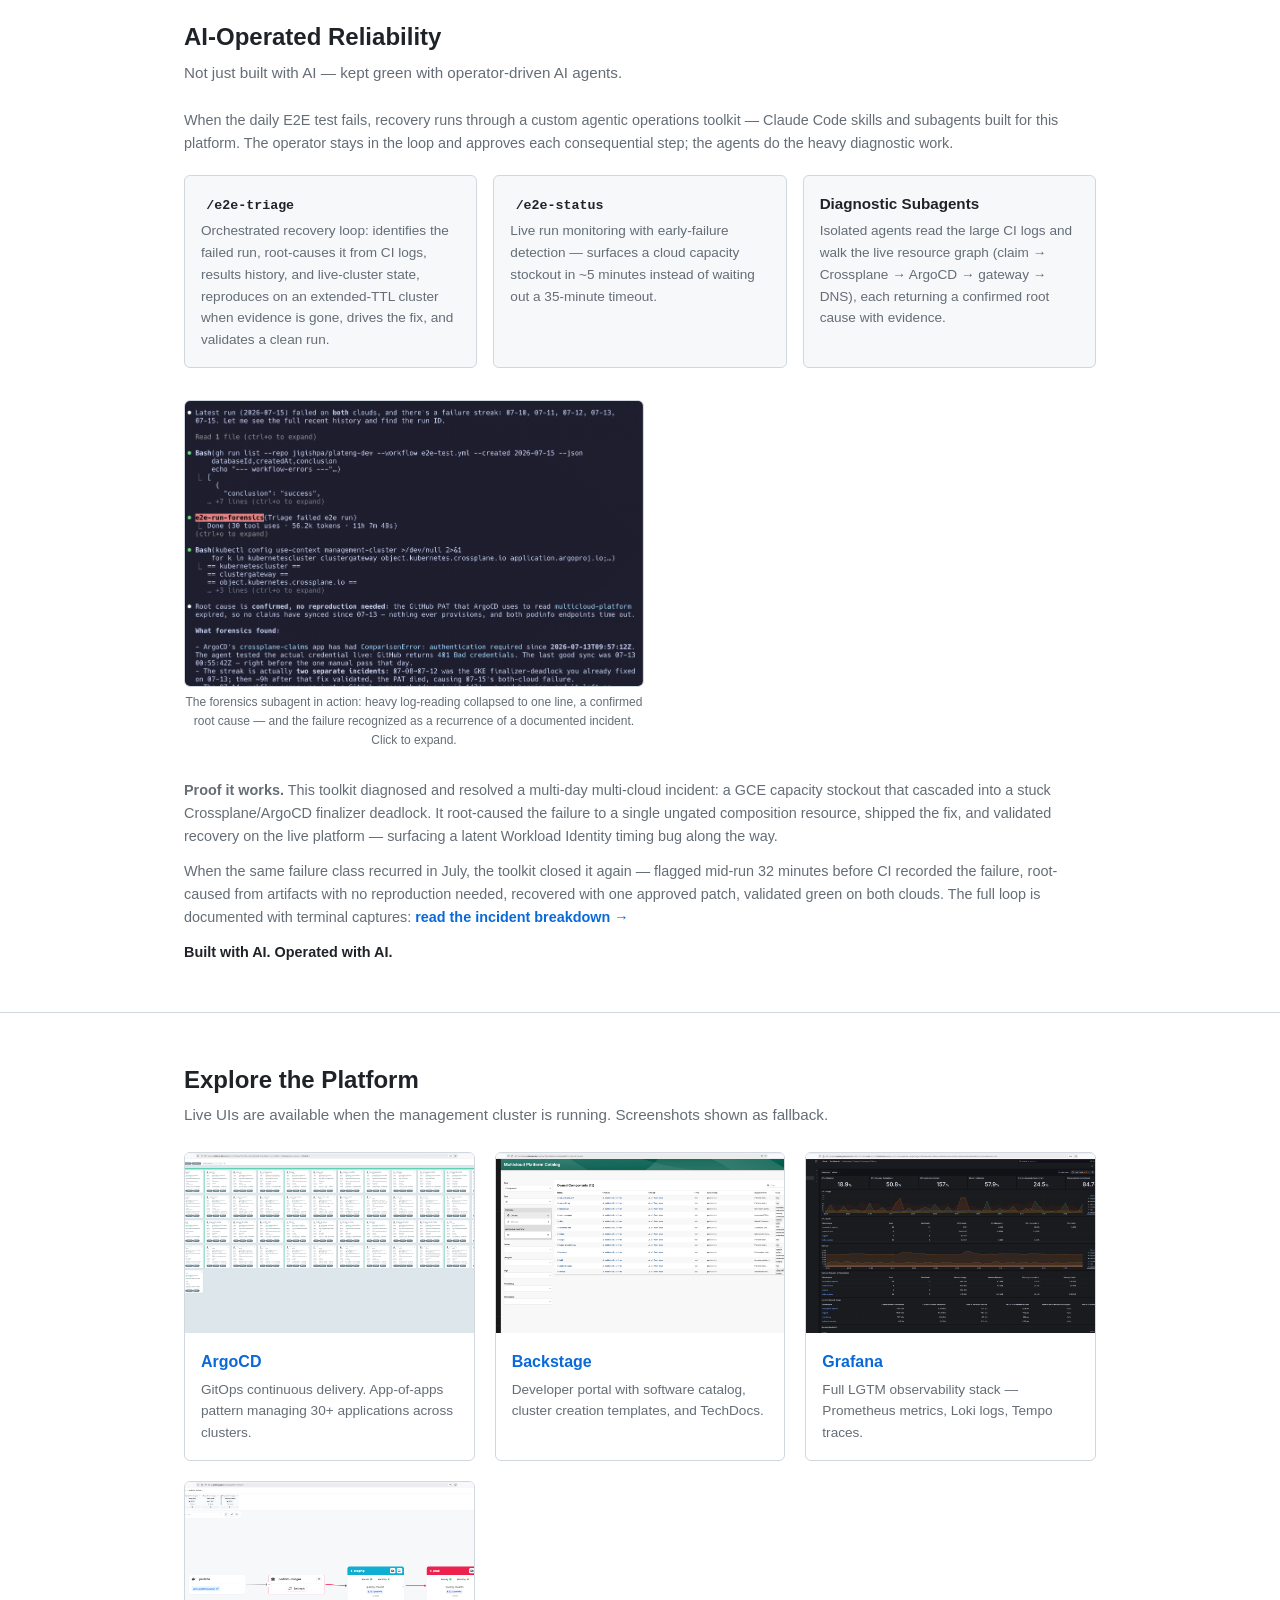
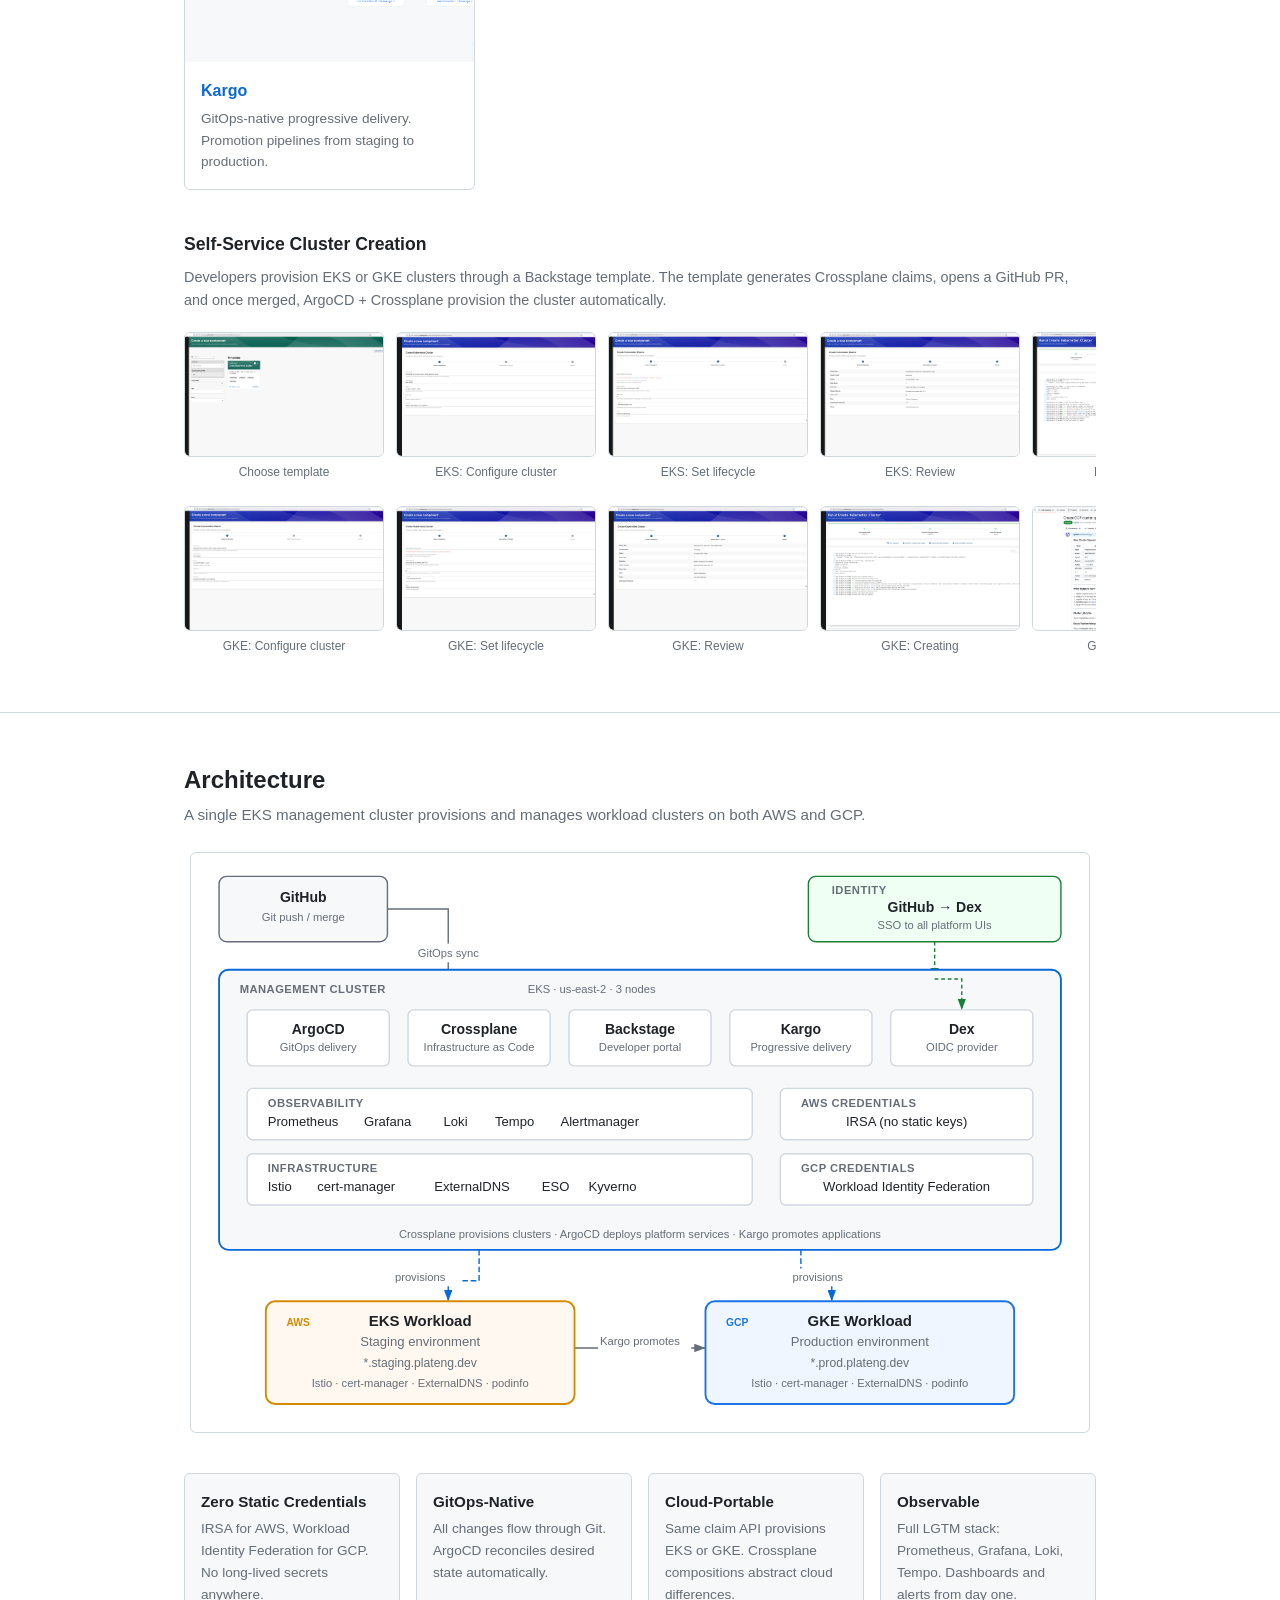
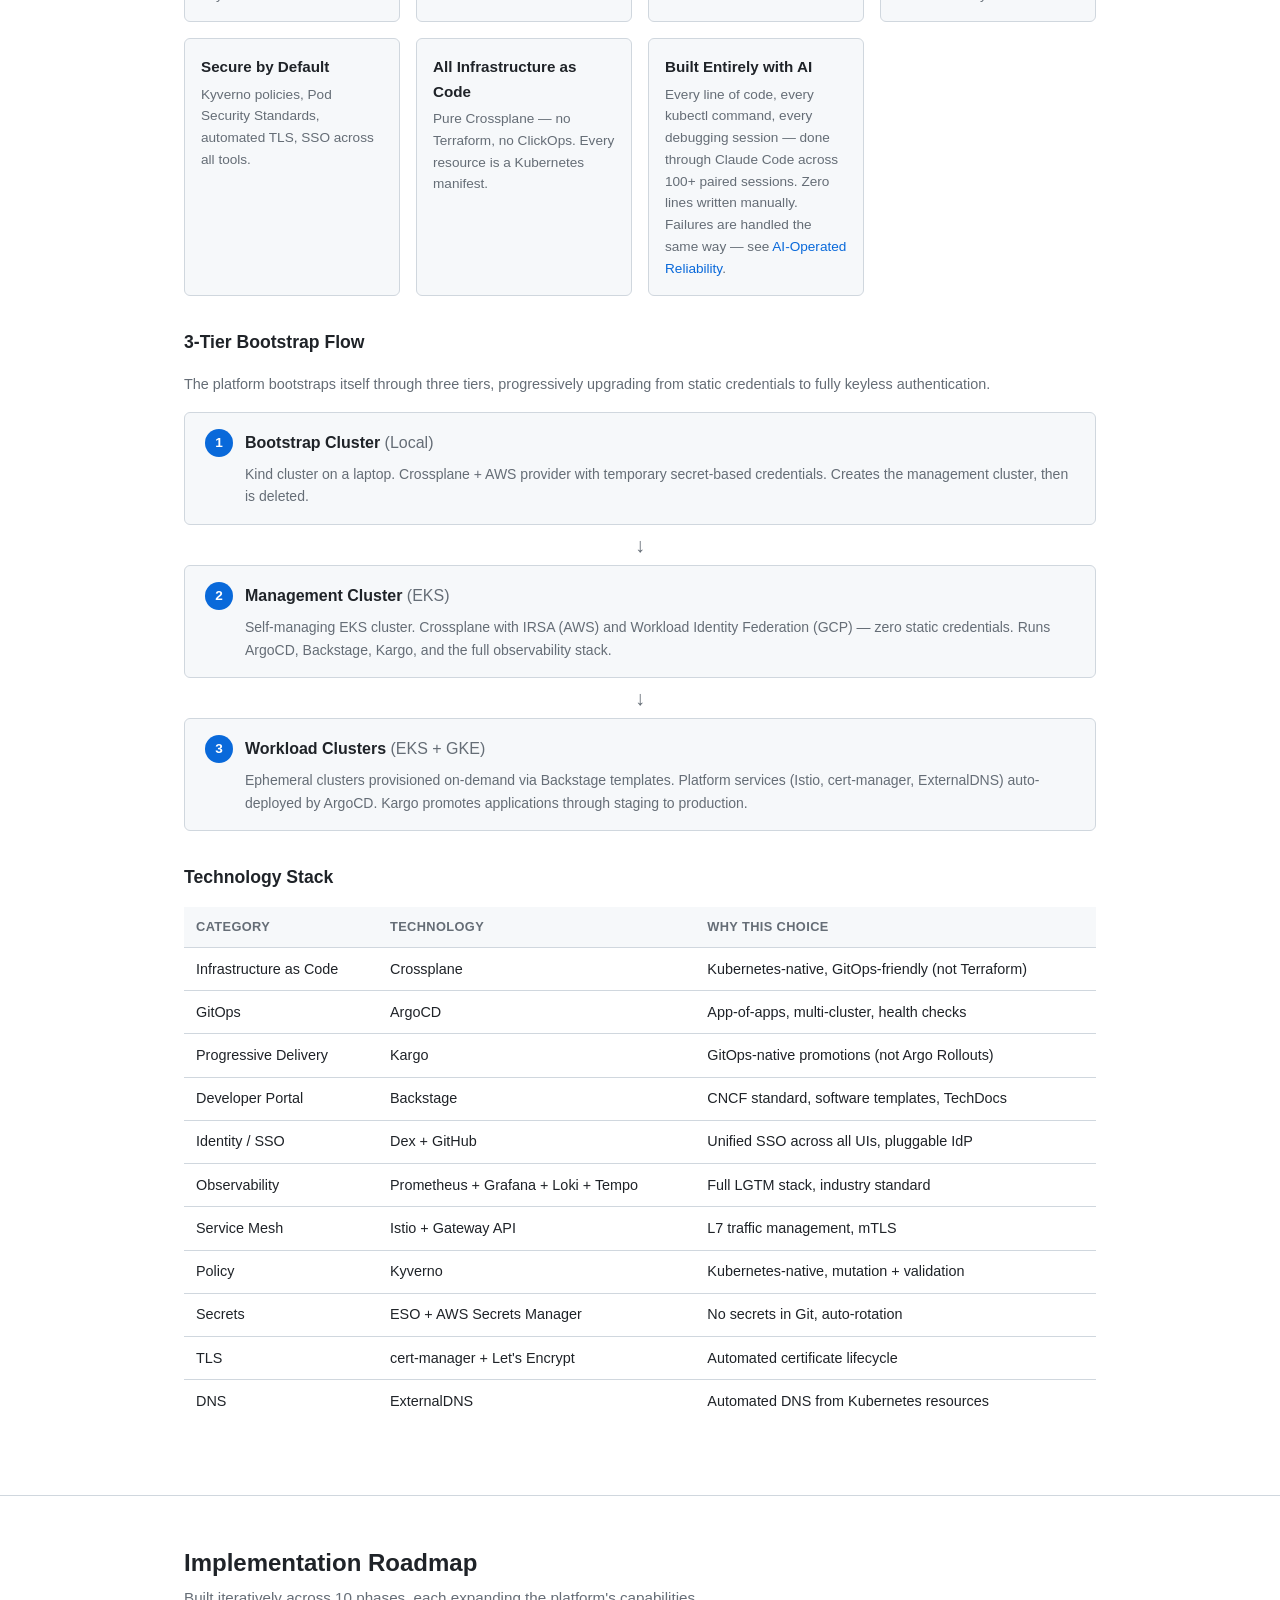
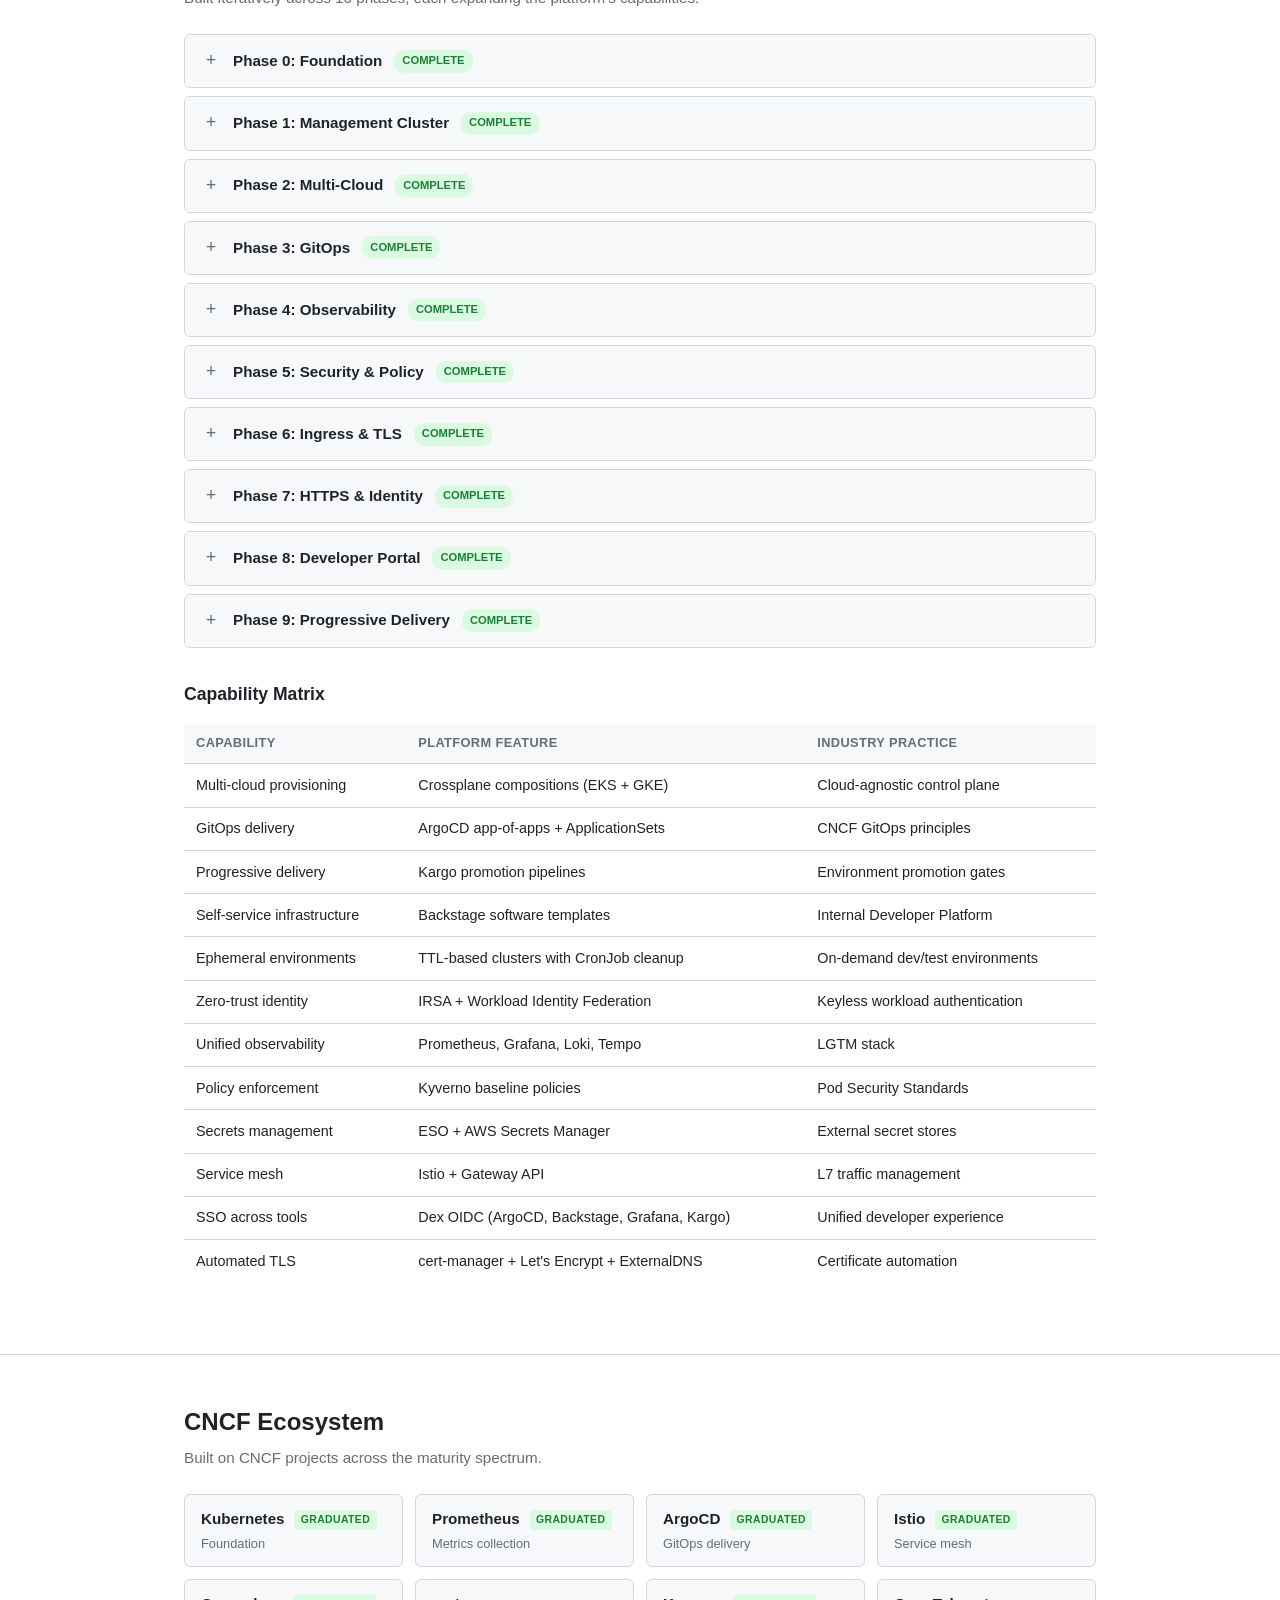
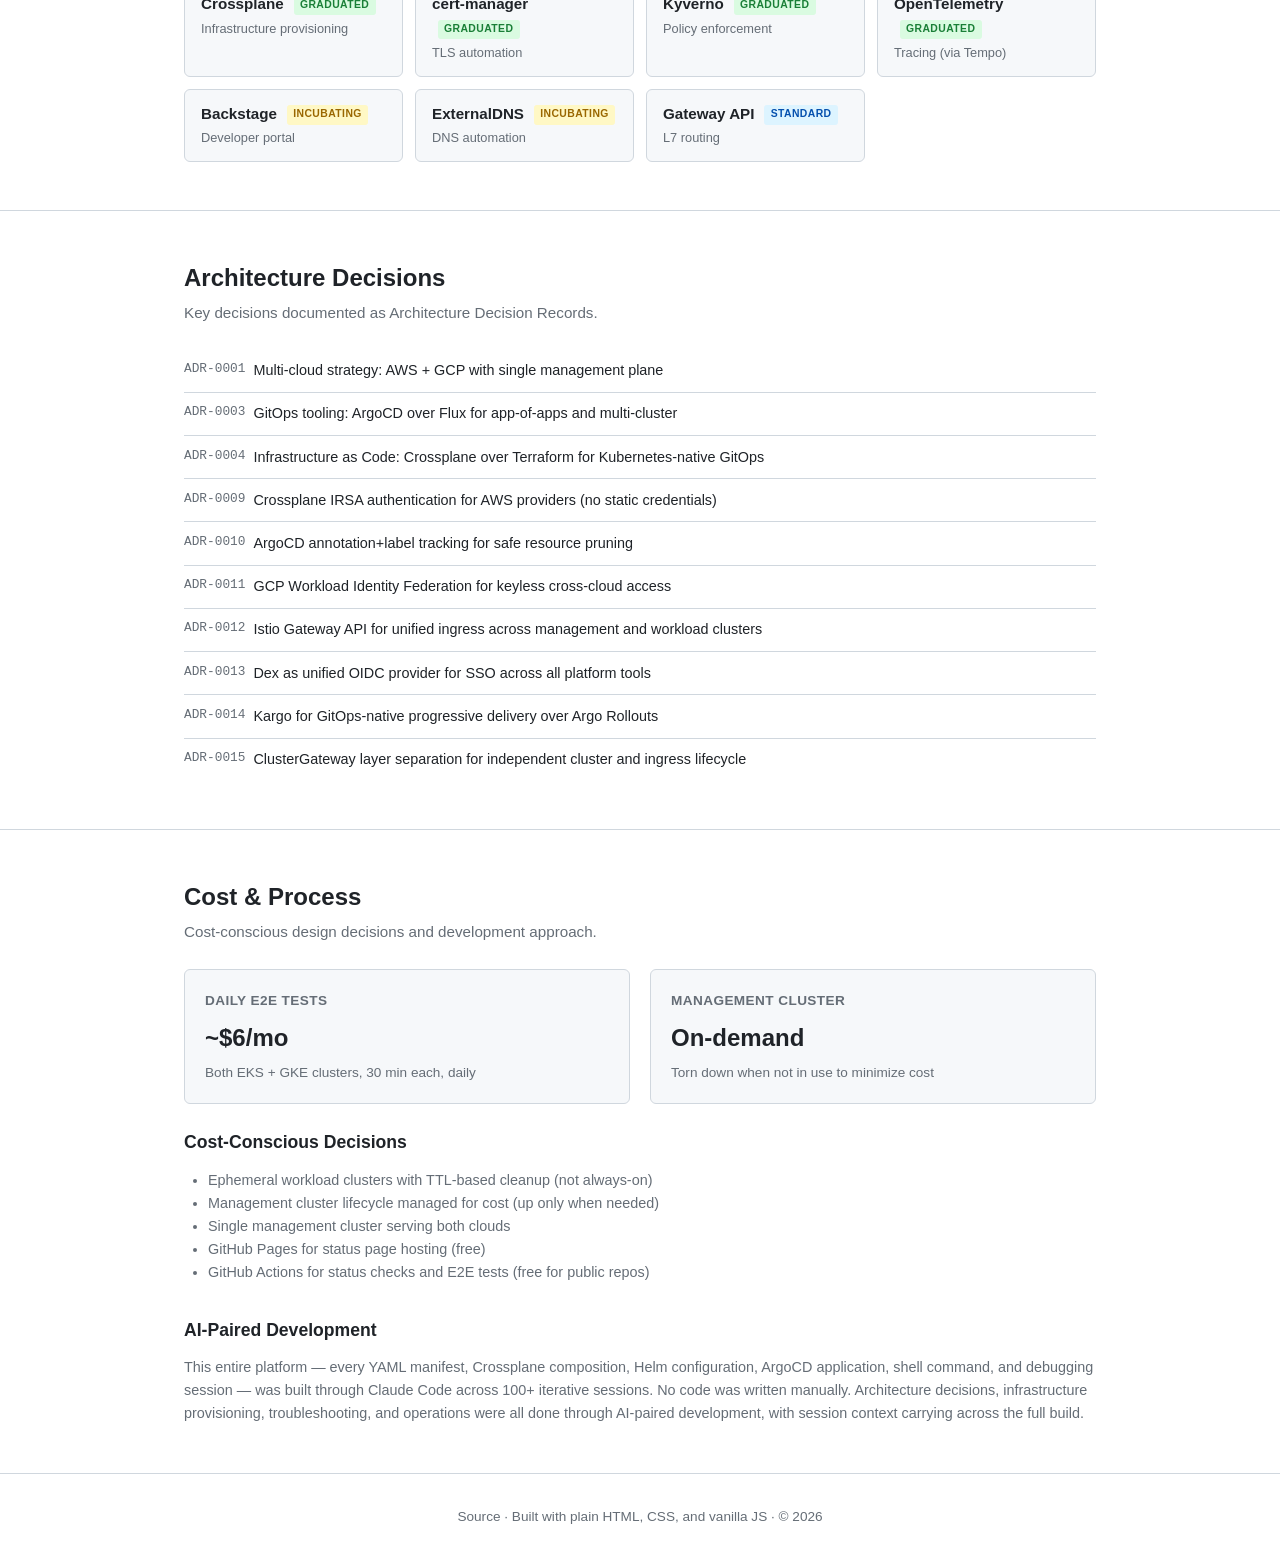
==== commit 1512e564: "feat: add forensics subagent capture to AI-Operated Reliability section Shows the e2e-run-forensics " ====
--- a/index.html
+++ b/index.html
@@ -137,6 +137,13 @@
       </div>
     </div>
 
+    <div class="walkthrough" style="margin-bottom: 1.25rem;">
+      <div class="walkthrough-step" style="flex: 0 0 min(460px, 100%);">
+        <div class="walkthrough-img"><img src="images/screenshots/ai-ops/2026-07-16-forensics-pat-verdict.png" alt="Terminal: the e2e-run-forensics subagent runs as a single collapsed line in the main session, then its verdict — confirmed root cause (expired GitHub PAT feeding ArgoCD repo credentials), the failure streak split into two distinct incidents, and an exact match to a documented April incident" loading="lazy" style="object-position: top;"></div>
+        <div class="walkthrough-label">The forensics subagent in action: heavy log-reading collapsed to one line, a confirmed root cause &mdash; and the failure recognized as a recurrence of a documented incident. Click to expand.</div>
+      </div>
+    </div>
+
     <p style="font-size: 0.9rem; color: var(--color-text-muted); margin-bottom: 0.75rem;">
       <strong>Proof it works.</strong> This toolkit diagnosed and resolved a multi-day
       multi-cloud incident: a GCE capacity stockout that cascaded into a stuck
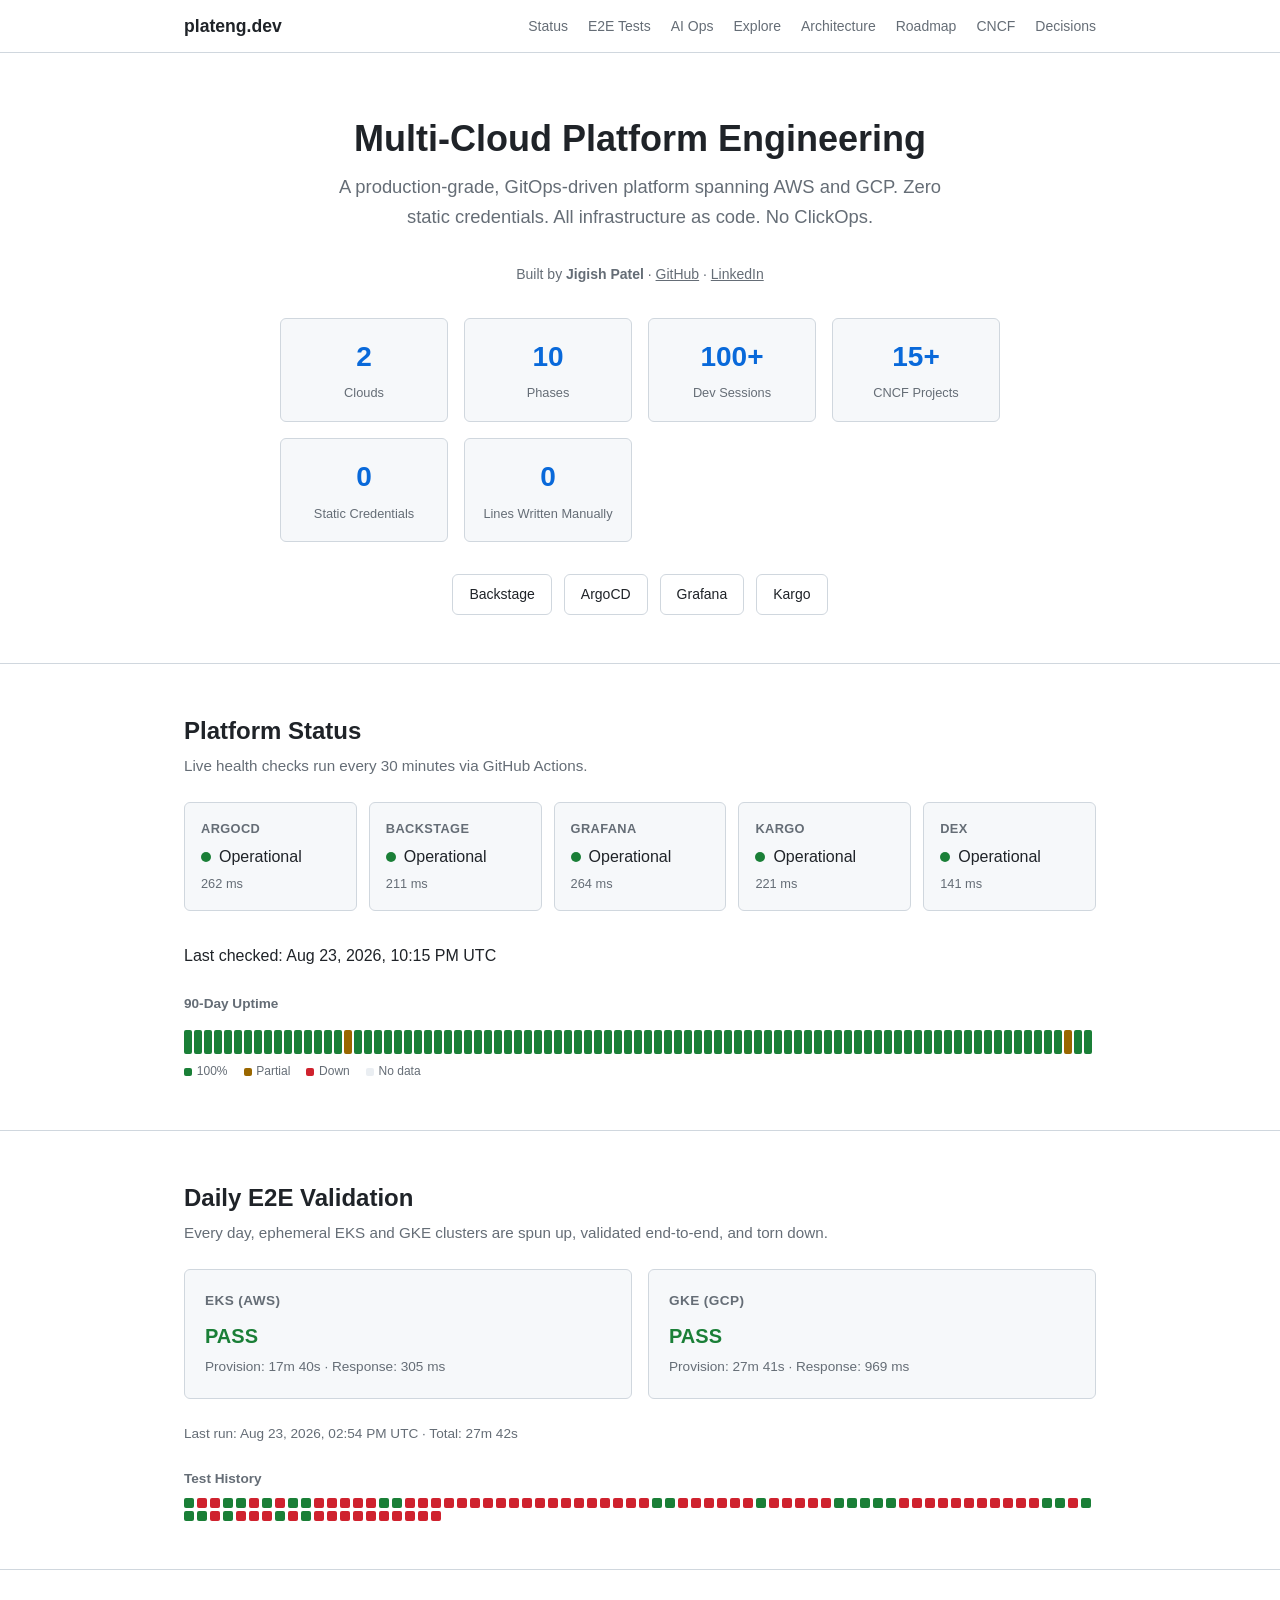
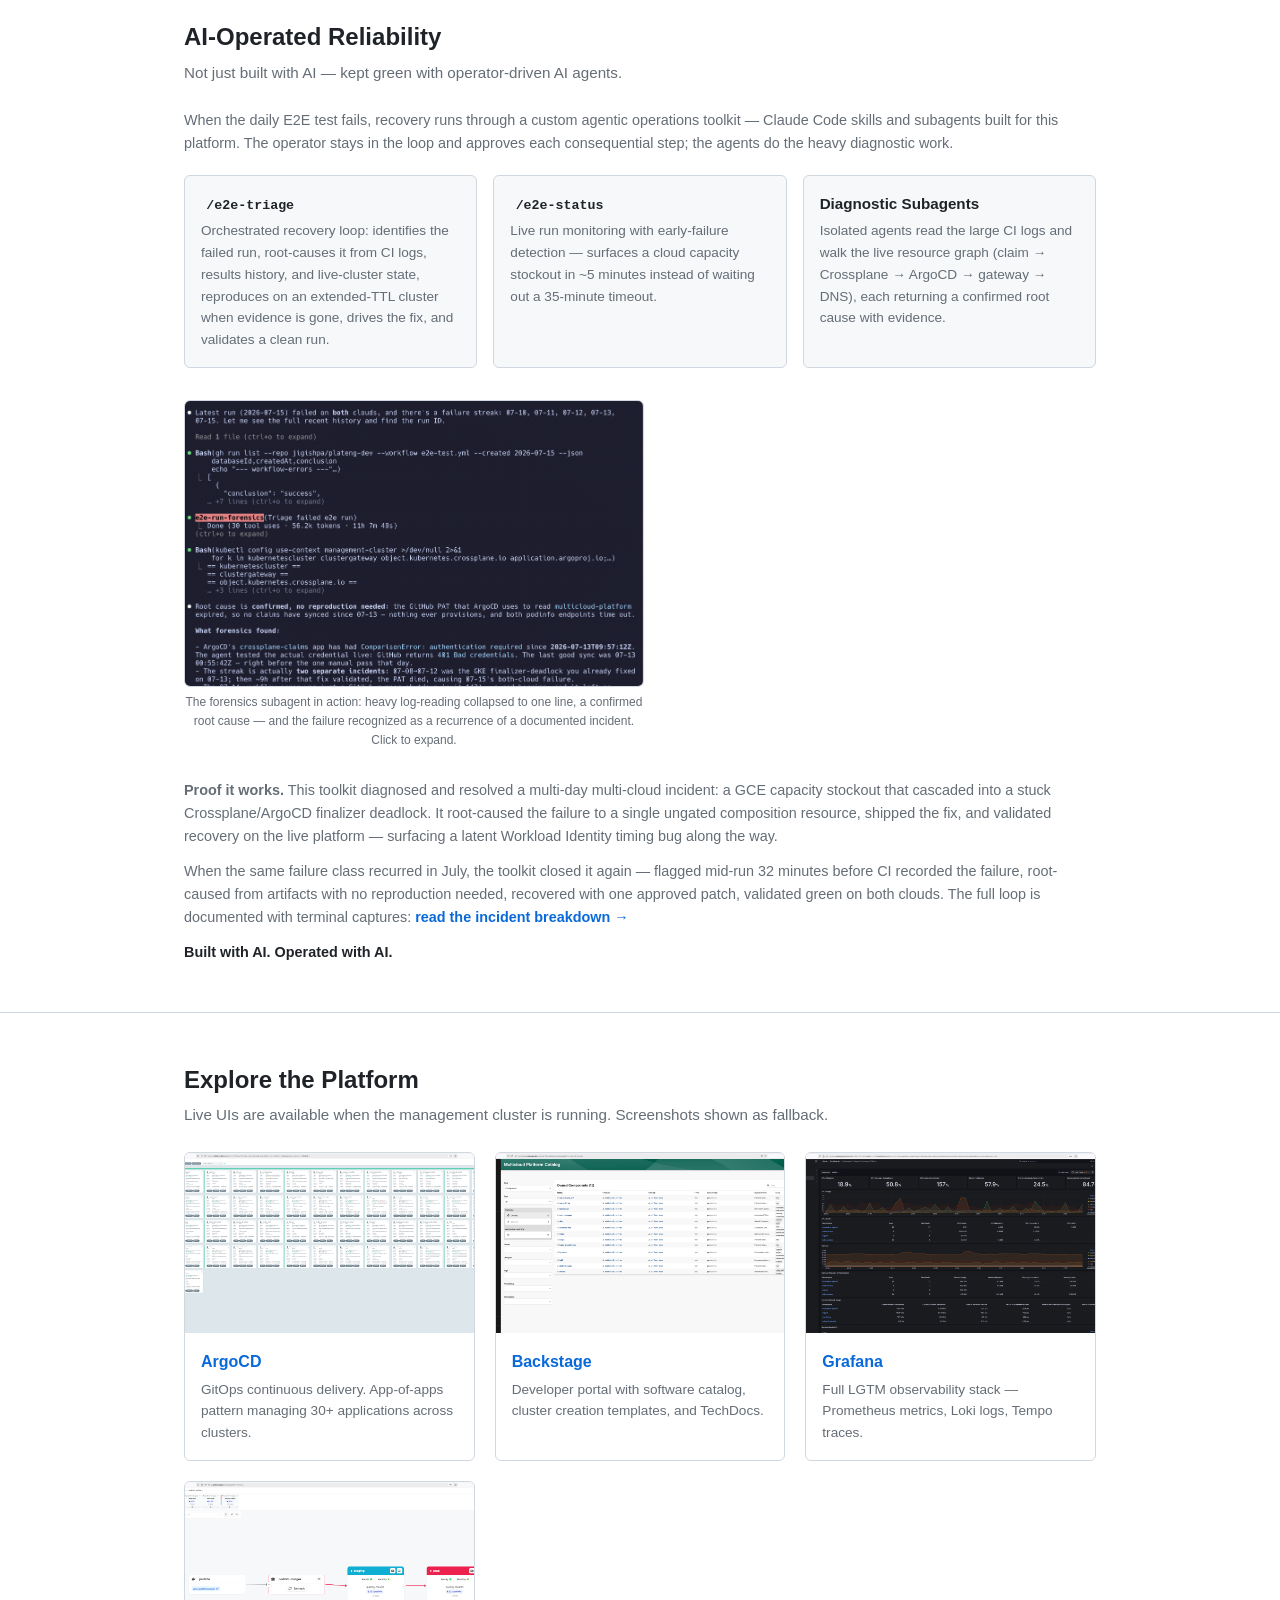
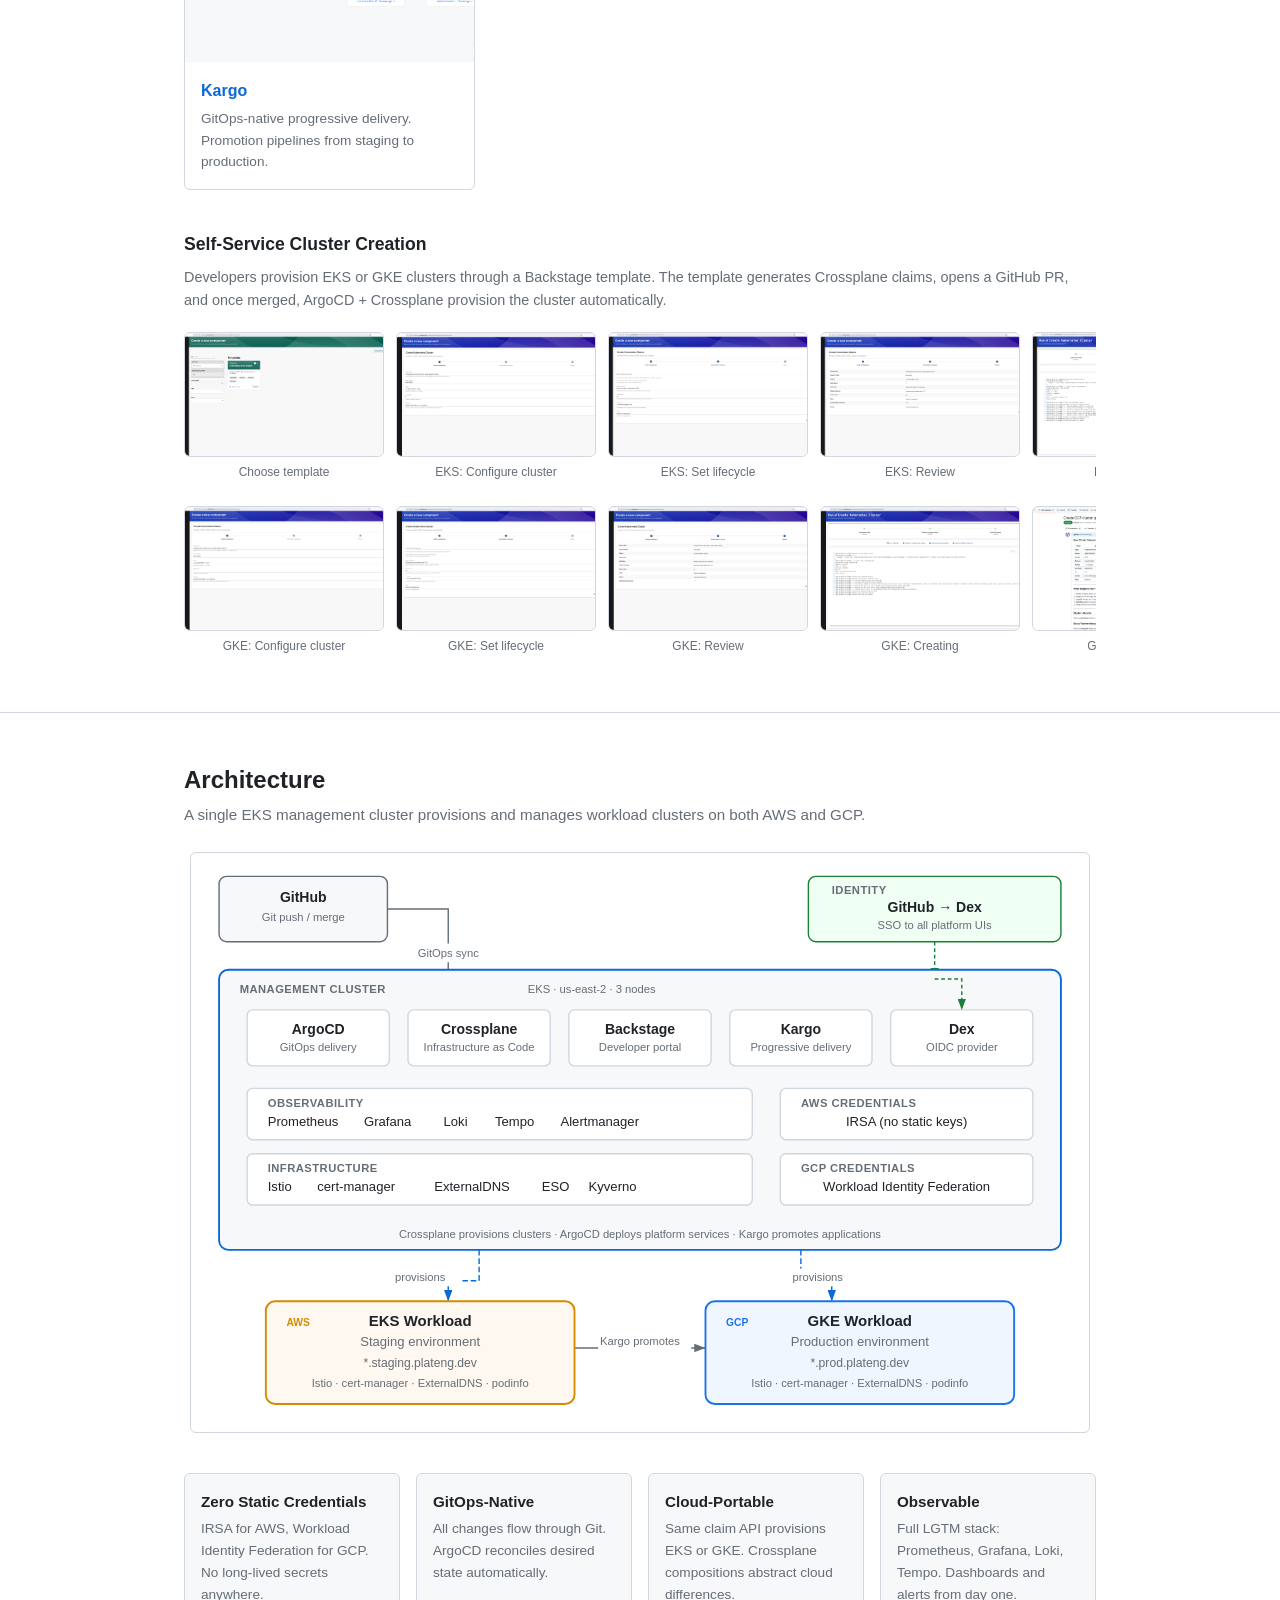
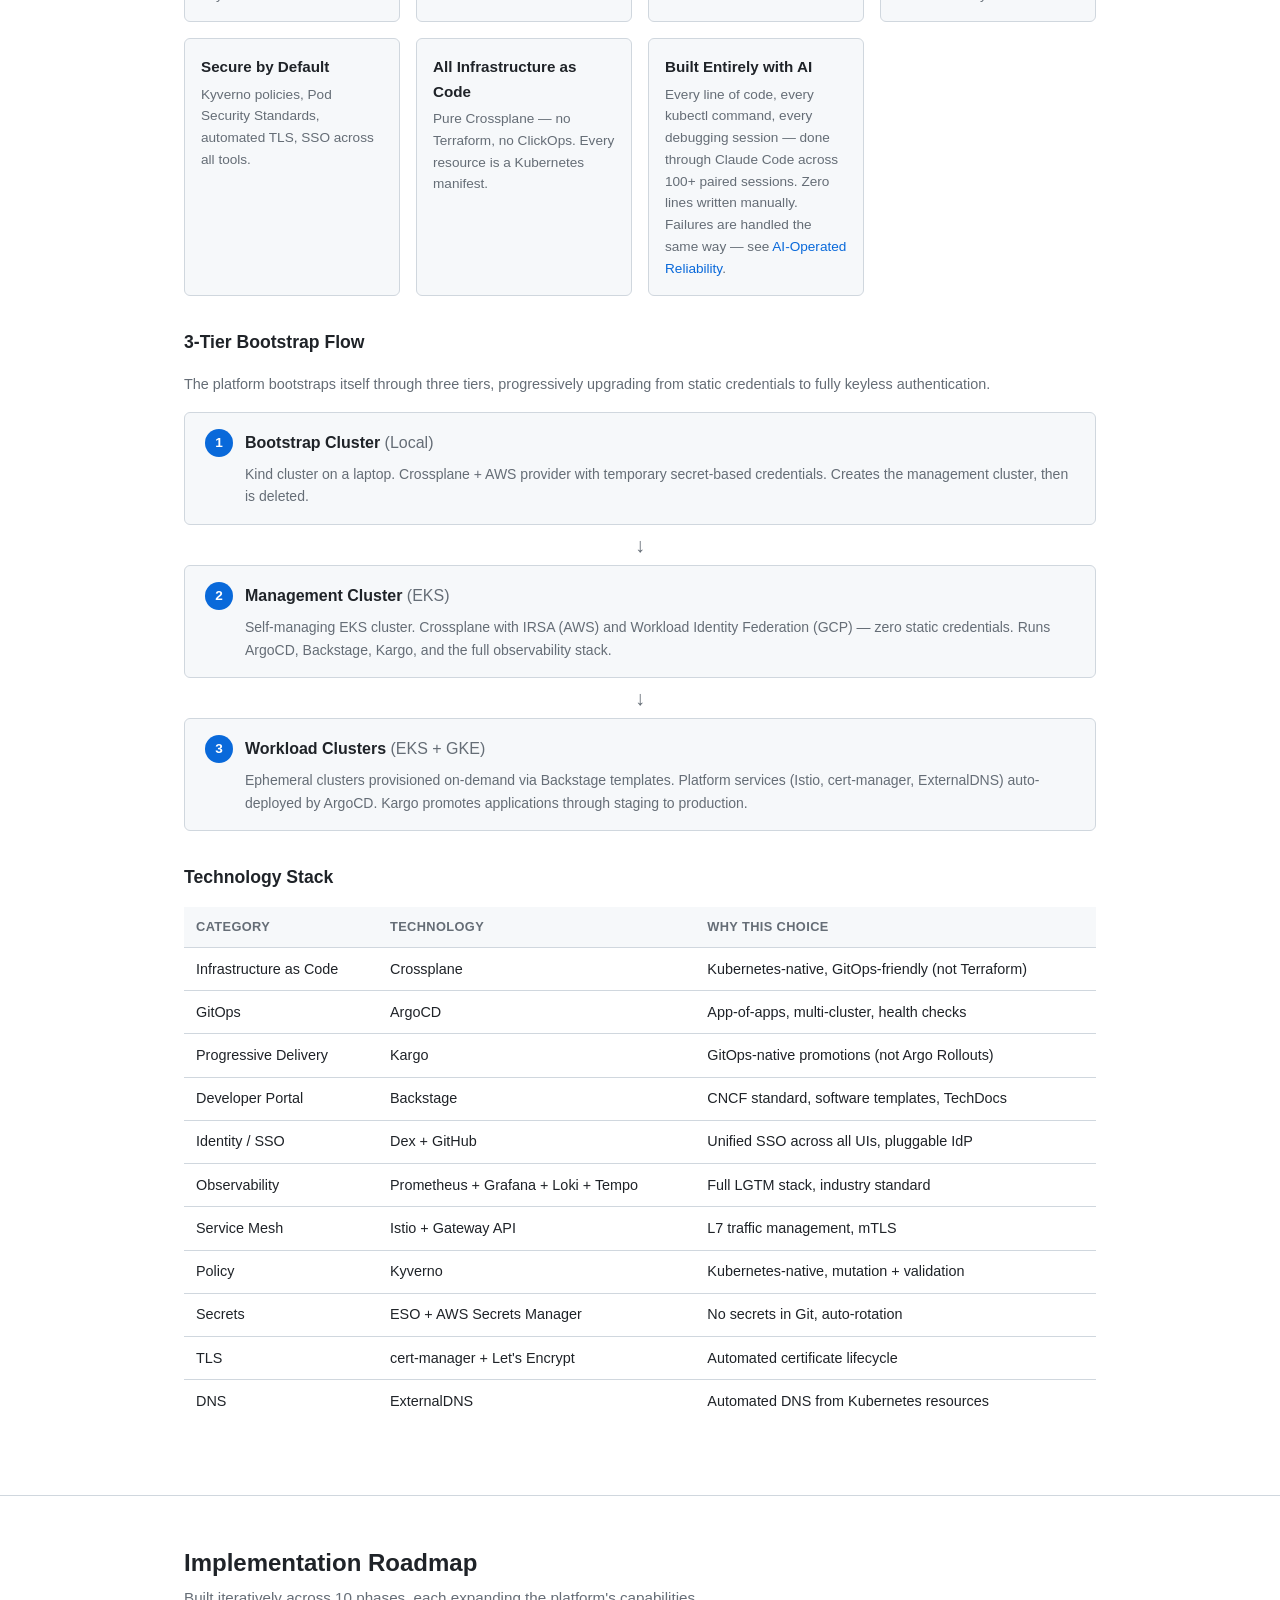
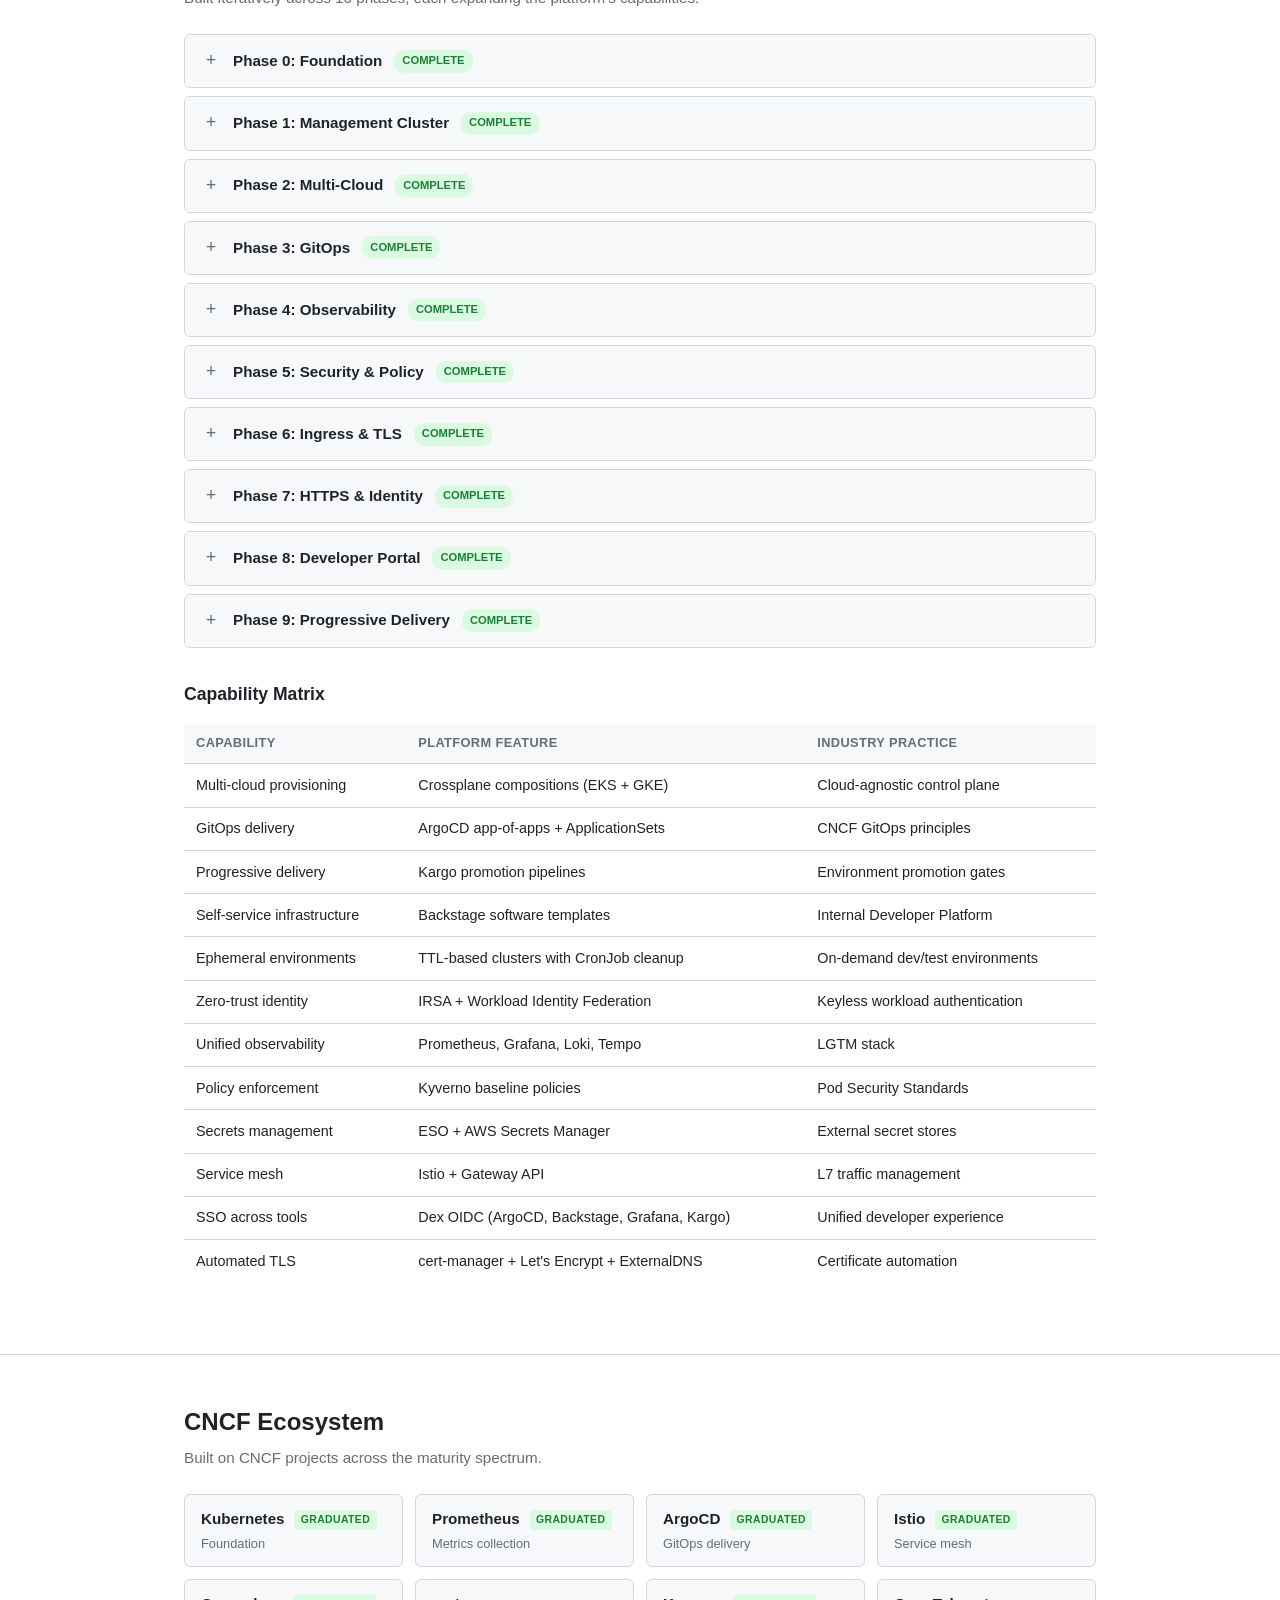
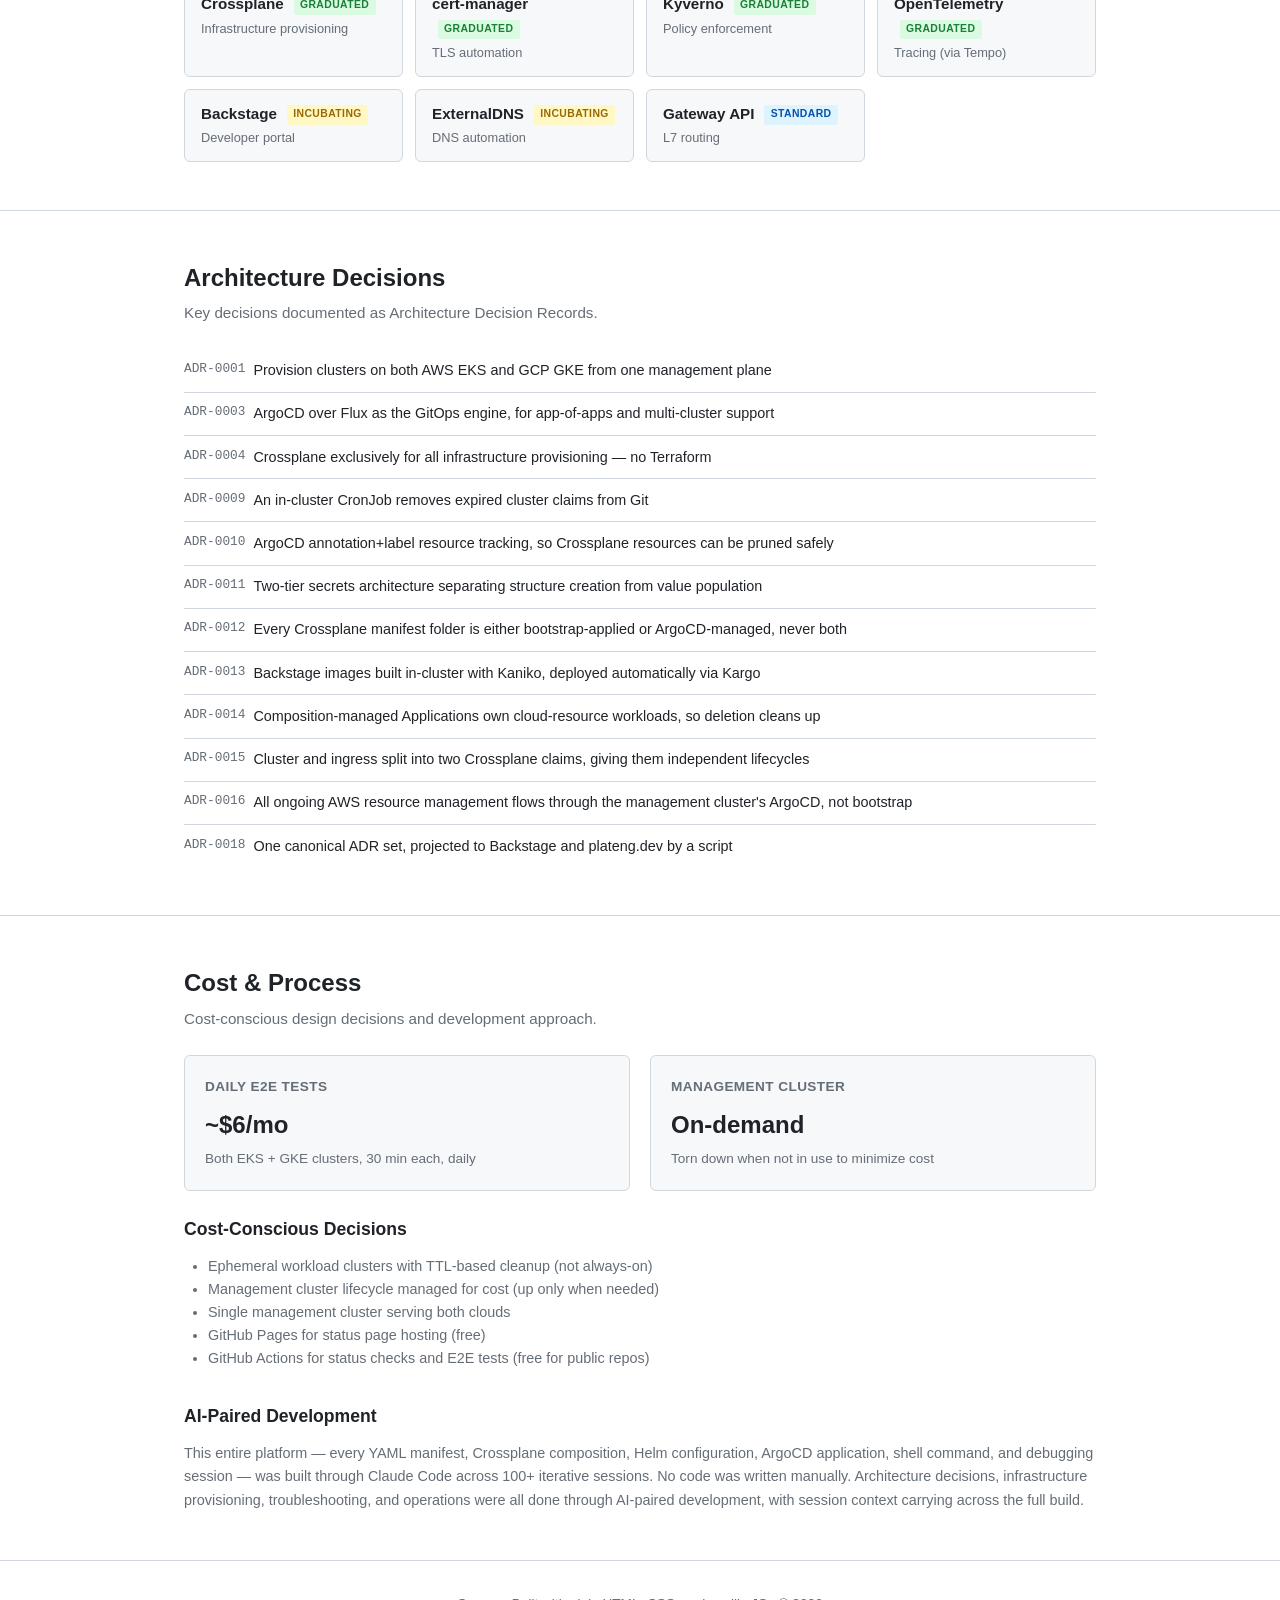
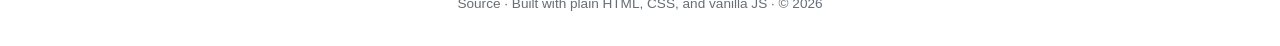
==== commit d5037435: "fix(decisions): render the ADR list from generated data, not hardcoded HTML Five of the ten hardcode" ====
--- a/index.html
+++ b/index.html
@@ -720,48 +720,10 @@
       <h2>Architecture Decisions</h2>
       <p>Key decisions documented as Architecture Decision Records.</p>
     </div>
-    <ul class="adr-list">
-      <li>
-        <span class="adr-number">ADR-0001</span>
-        <span>Multi-cloud strategy: AWS + GCP with single management plane</span>
-      </li>
-      <li>
-        <span class="adr-number">ADR-0003</span>
-        <span>GitOps tooling: ArgoCD over Flux for app-of-apps and multi-cluster</span>
-      </li>
-      <li>
-        <span class="adr-number">ADR-0004</span>
-        <span>Infrastructure as Code: Crossplane over Terraform for Kubernetes-native GitOps</span>
-      </li>
-      <li>
-        <span class="adr-number">ADR-0009</span>
-        <span>Crossplane IRSA authentication for AWS providers (no static credentials)</span>
-      </li>
-      <li>
-        <span class="adr-number">ADR-0010</span>
-        <span>ArgoCD annotation+label tracking for safe resource pruning</span>
-      </li>
-      <li>
-        <span class="adr-number">ADR-0011</span>
-        <span>GCP Workload Identity Federation for keyless cross-cloud access</span>
-      </li>
-      <li>
-        <span class="adr-number">ADR-0012</span>
-        <span>Istio Gateway API for unified ingress across management and workload clusters</span>
-      </li>
-      <li>
-        <span class="adr-number">ADR-0013</span>
-        <span>Dex as unified OIDC provider for SSO across all platform tools</span>
-      </li>
-      <li>
-        <span class="adr-number">ADR-0014</span>
-        <span>Kargo for GitOps-native progressive delivery over Argo Rollouts</span>
-      </li>
-      <li>
-        <span class="adr-number">ADR-0015</span>
-        <span>ClusterGateway layer separation for independent cluster and ingress lifecycle</span>
-      </li>
-    </ul>
+    <!-- Populated from data/adrs.json by renderADRs() in js/main.js.
+         That file is generated by multicloud-platform-ai/scripts/sync-adrs.py
+         from the canonical ADRs. Do not hand-edit this list. -->
+    <ul class="adr-list" id="adr-list"></ul>
   </div>
 </section>
 
